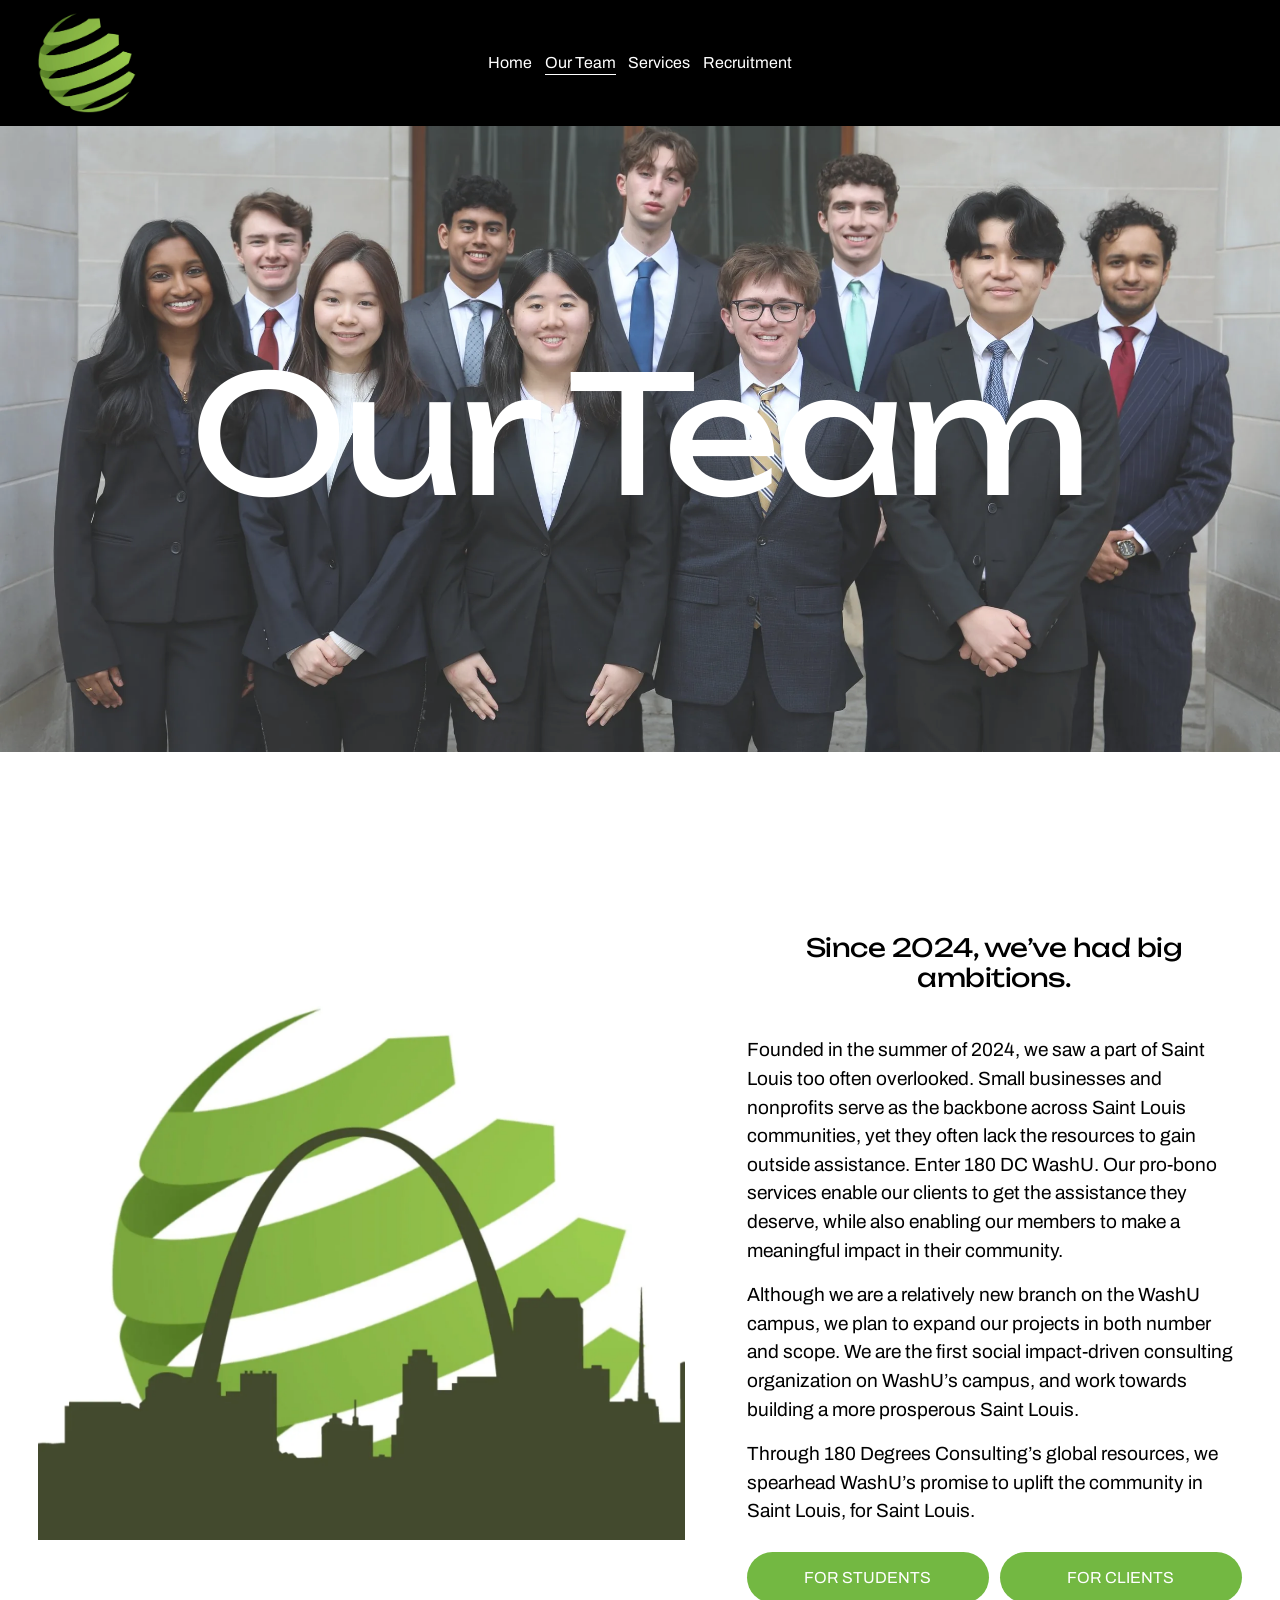
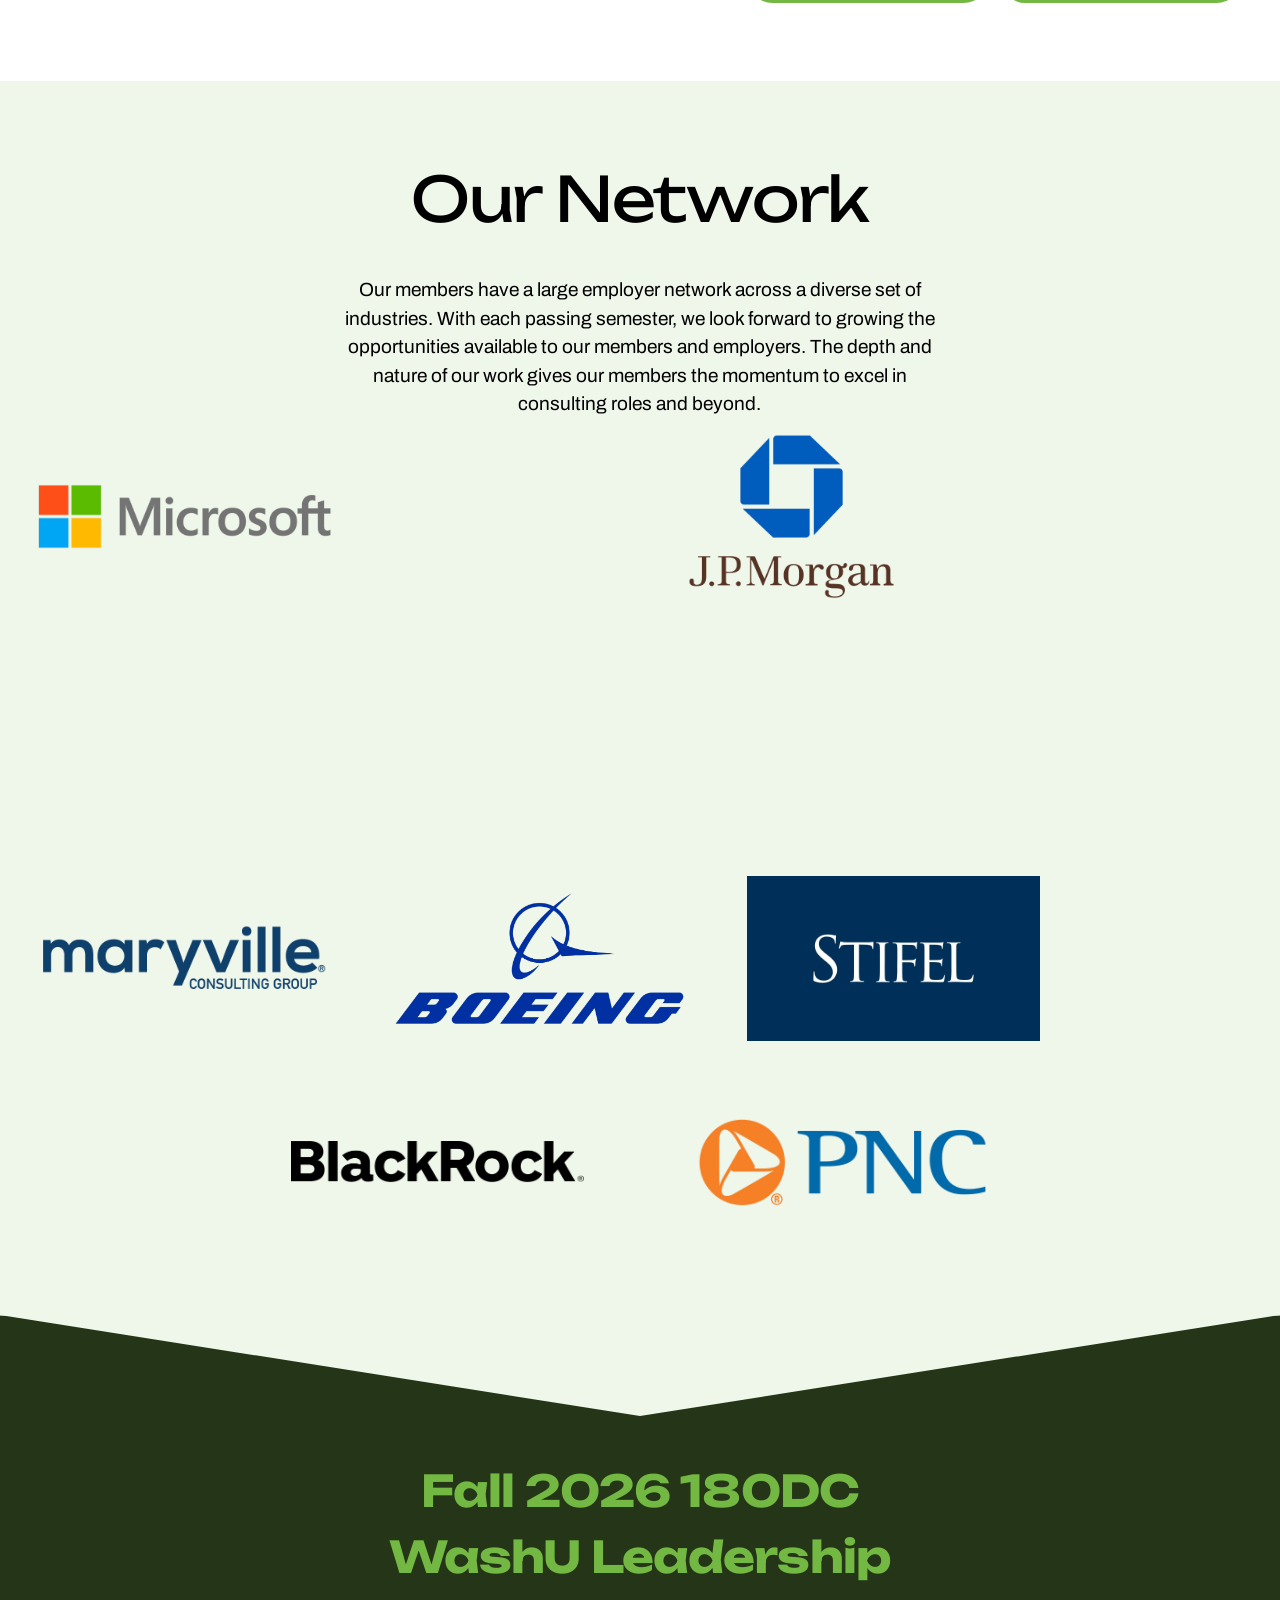
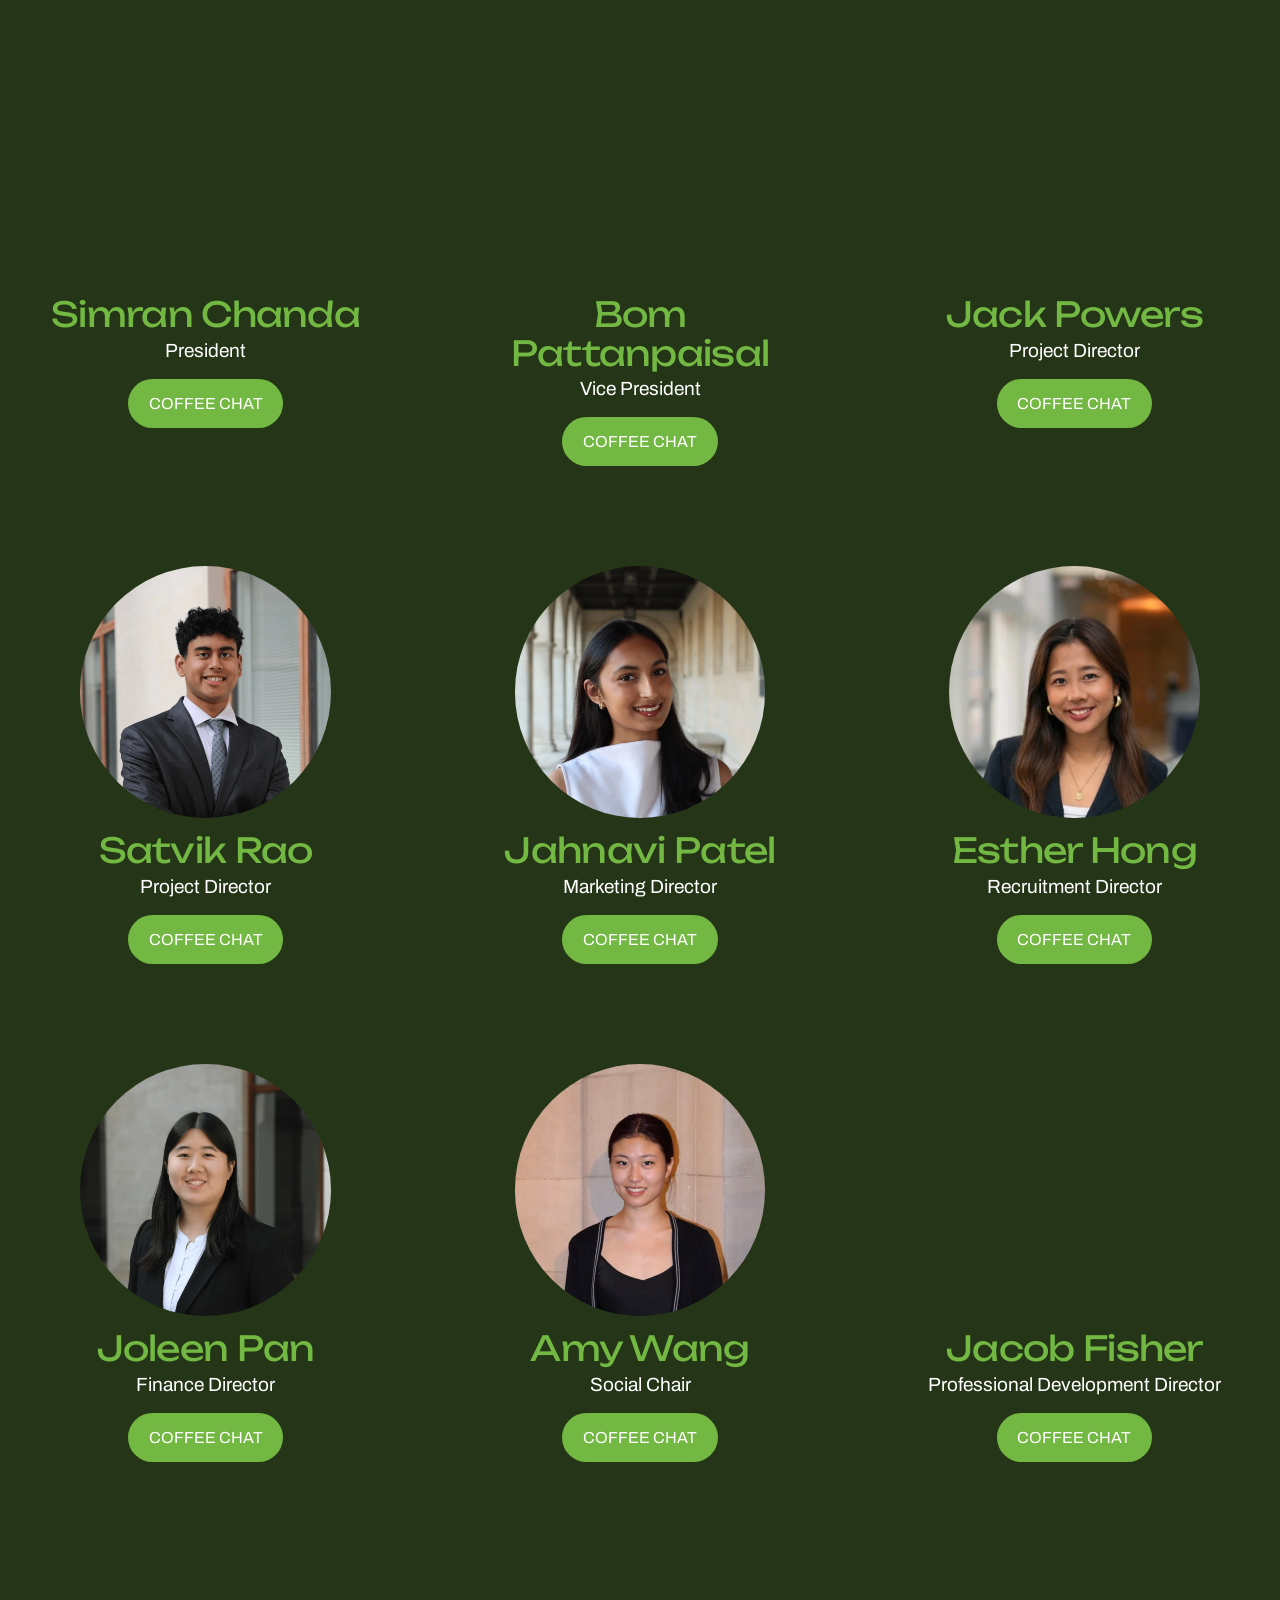
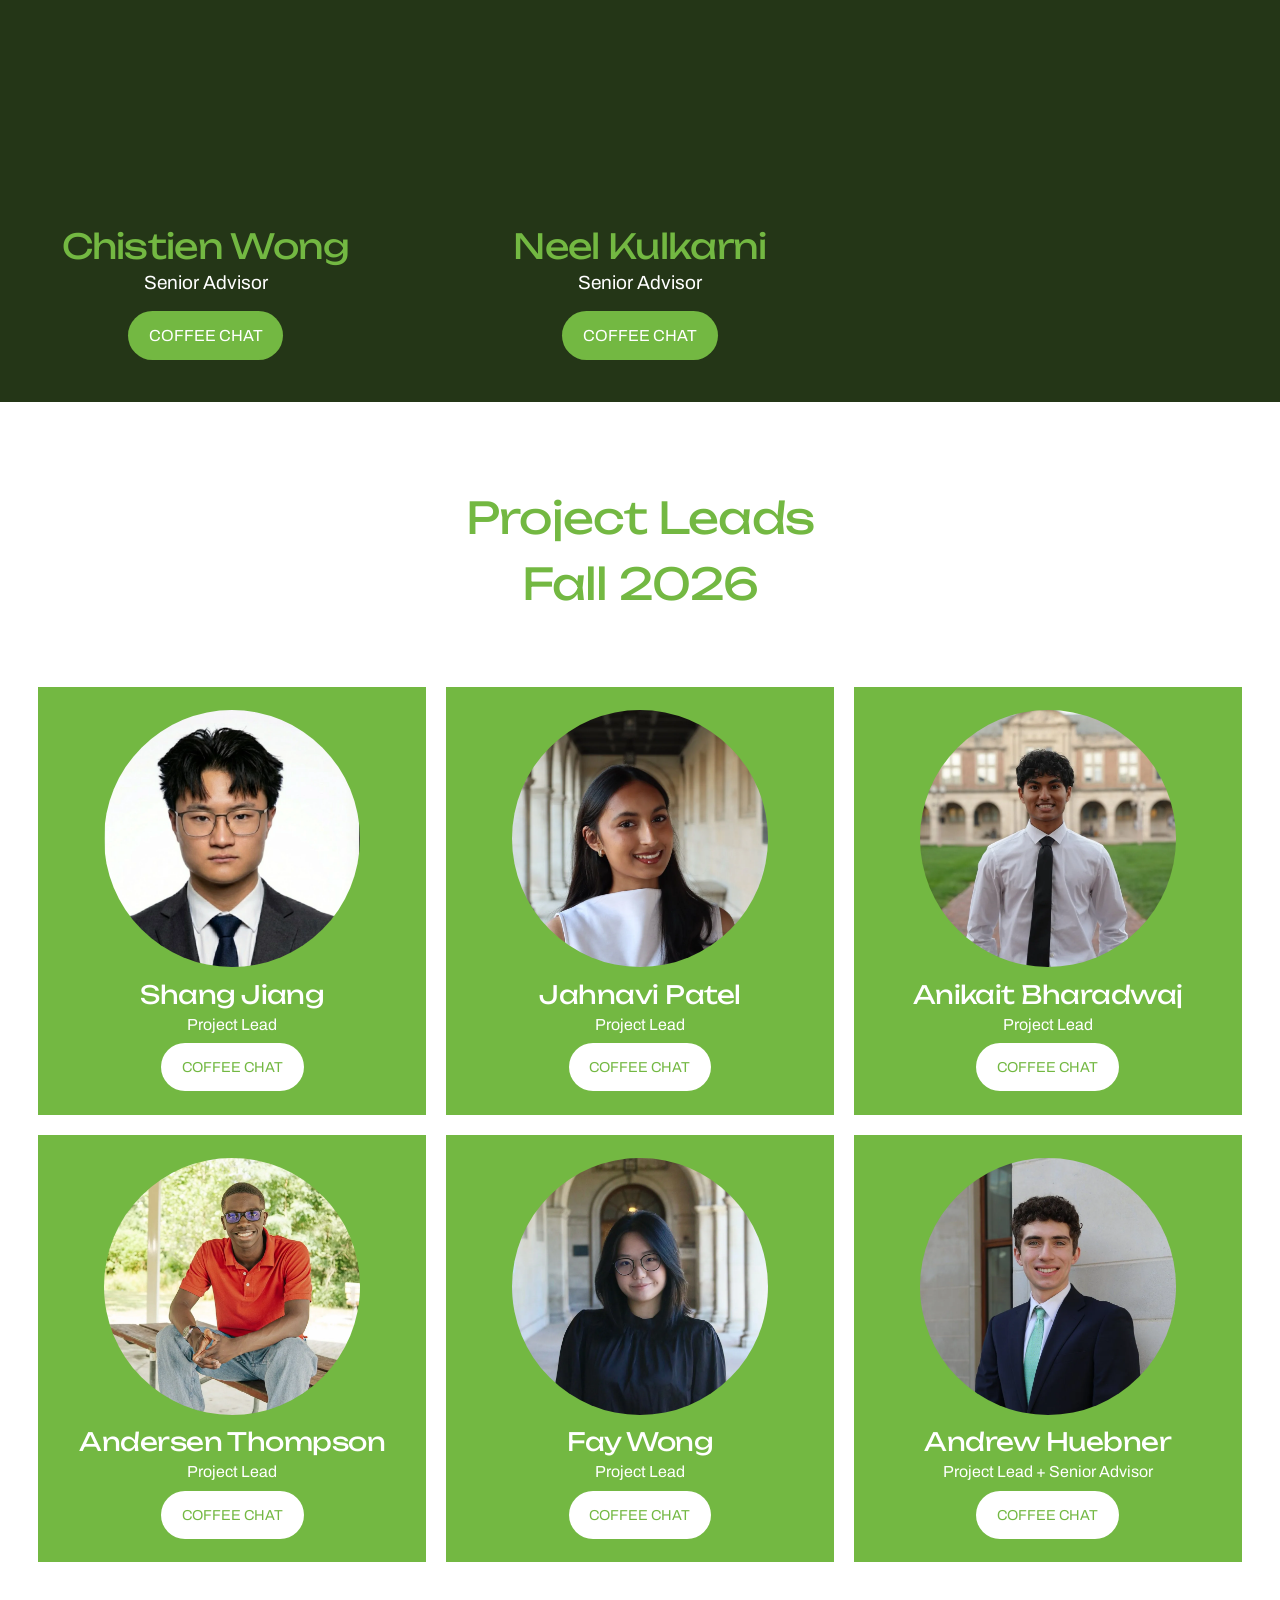
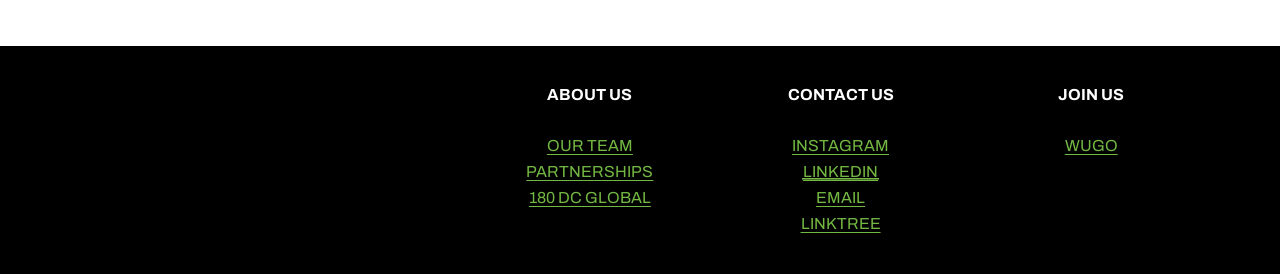
==== our-team/index.html @ 0a1e75ee "Rebuild 180dcwashu.org as a static site Replicates the Squarespace site (Home, Our Team, Services, R" ====
<!doctype html>
<html lang="en-US">
<head>
  <meta charset="utf-8">
  <meta name="viewport" content="width=device-width, initial-scale=1">
  <title>Our Team — 180 Degrees Consulting WashU</title>
  <link rel="canonical" href="https://www.180dcwashu.org/our-team">
  <link rel="icon" type="image/x-icon" href="../assets/images/favicon-light.ico" media="(prefers-color-scheme: light)">
  <link rel="icon" type="image/x-icon" href="../assets/images/favicon-dark.ico" media="(prefers-color-scheme: dark)">
  <meta property="og:site_name" content="180 Degrees Consulting WashU">
  <meta property="og:title" content="Our Team — 180 Degrees Consulting WashU">
  <meta property="og:url" content="https://www.180dcwashu.org/our-team">
  <meta property="og:type" content="website">
  <meta property="og:image" content="https://www.180dcwashu.org/assets/images/og-image.jpg">
  <meta name="twitter:card" content="summary">
  <link rel="preconnect" href="https://fonts.googleapis.com">
  <link rel="preconnect" href="https://fonts.gstatic.com" crossorigin>
  <link rel="stylesheet" href="https://fonts.googleapis.com/css2?family=Archivo:ital,wght@0,400;0,700;1,400;1,700&amp;family=Unbounded:wght@400;700&amp;display=swap">
  <link rel="stylesheet" href="../assets/css/styles.css">
  <script src="../assets/js/main.js" defer></script>
</head>
<body>
  <a class="skip-link" href="#page">Skip to Content</a>
  <header class="site-header">
    <div class="header-inner">
      <a class="header-logo" href="../"><img src="../assets/images/logo-globe.webp" alt="180 Degrees Consulting WashU" width="98" height="100"></a>
      <nav class="header-nav" aria-label="Main">
        <a href="../">Home</a>
        <a href="../our-team/" aria-current="page">Our Team</a>
        <a href="../services/">Services</a>
        <a href="../recruitment/">Recruitment</a>
      </nav>
      <button class="header-burger" type="button" aria-label="Open Menu" aria-expanded="false" aria-controls="mobile-menu"><span></span><span></span></button>
    </div>
  </header>
  <nav class="mobile-menu" id="mobile-menu" aria-label="Mobile">
    <a href="../">Home</a>
    <a href="../our-team/" aria-current="page">Our Team</a>
    <a href="../services/">Services</a>
    <a href="../recruitment/">Recruitment</a>
  </nav>
  <main id="page">
    <section class="section theme-default" style="--min-h:33vh;--pt:3.3vmax;--pb:3.3vmax">
      <div class="section-bg"><img src="../assets/images/team-group-formal.webp" alt="" loading="eager" decoding="async"><div class="section-overlay" style="opacity:0.15"></div></div>
      <div class="section-content">
       <div class="grid" style="--rows-m:3;--rows-d:15">
        <div class="block" style="--m:1/2/3/10;--d:6/5/11/23;--z:1"><div class="text fit-text"><h1 style="text-align:center"><span class="c-white">Our Team</span></h1></div></div>
       </div>
      </div>
    </section>
    <section class="section theme-white">
      <div class="section-bg"></div>
      <div class="section-content">
       <div class="grid" style="--rows-m:40;--rows-d:31;--gap-r:0px">
        <div class="block" style="--m:1/2/7/10;--d:1/2/32/15;--z:9"><div class="image"><div class="image-frame" style="--ar:2000/2000"><img src="../assets/images/st-louis-arch-globe.webp" alt="Saint Louis skyline and Gateway Arch in front of the 180 Degrees Consulting globe" width="1500" height="1500" loading="lazy" decoding="async"></div></div></div>
        <div class="block" style="--m:8/2/11/10;--d:8/16/11/26;--z:2"><div class="text"><h4 style="text-align:center">Since 2024, we’ve had big ambitions.</h4></div></div>
        <div class="block" style="--m:12/2/36/10;--d:12/16/26/26;--z:5"><div class="text"><p class="text-small">Founded in the summer of 2024, we saw a part of Saint Louis too often overlooked. Small businesses and nonprofits serve as the backbone across Saint Louis communities, yet they often lack the resources to gain outside assistance. Enter 180 DC WashU. Our pro-bono services enable our clients to get the assistance they deserve, while also enabling our members to make a meaningful impact in their community.</p><p class="text-small">Although we are a relatively new branch on the WashU campus, we plan to expand our projects in both number and scope. We are the first social impact-driven consulting organization on WashU’s campus, and work towards building a more prosperous Saint Louis.</p><p class="text-small">Through 180 Degrees Consulting’s global resources, we spearhead WashU’s promise to uplift the community in Saint Louis, for Saint Louis.</p></div></div>
        <div class="block" style="--m:37/6/39/10;--d:27/21/29/26;--z:8"><a class="btn btn--stretch" href="mailto:180dcwashu@gmail.com" target="_blank" rel="noopener">For Clients</a></div>
        <div class="block" style="--m:37/2/39/6;--d:27/16/29/21;--z:7"><a class="btn btn--stretch" href="https://wustl.presence.io/organization/180-degrees-consulting-washu/join" target="_blank" rel="noopener">For Students</a></div>
       </div>
      </div>
    </section>
    <section class="section theme-light section--divider divider-pointed" style="--min-h:66vh;--pt:6.6vmax;--pb:6.6vmax">
      <div class="section-bg"></div>
      <div class="section-content">
       <div class="grid" style="--rows-m:85;--rows-d:29">
        <div class="block" style="--m:1/2/3/10;--d:1/9/5/19;--z:0"><div class="text"><h1 style="text-align:center">Our Network</h1></div></div>
        <div class="block" style="--m:4/2/11/10;--d:4/8/8/20;--z:1"><div class="text"><p class="text-small" style="text-align:center">Our members have a large employer network across a diverse set of industries. With each passing semester, we look forward to growing the opportunities available to our members and employers. The depth and nature of our work gives our members the momentum to excel in consulting roles and beyond.</p></div></div>
        <div class="block" style="--m:11/3/16/9;--d:8/2/13/8;--z:12"><div class="image"><div class="image-frame" style="--ar:3840/2160"><img src="../assets/images/network-microsoft.png" alt="Microsoft" width="1500" height="844" loading="lazy" decoding="async"></div></div></div>
        <div class="block" style="--m:16/3/20/9;--d:20/23/25/26;--z:10"><div class="image"><div class="image-frame" style="--ar:1200/1212"><img src="../assets/images/network-ey.webp" alt="EY" width="1200" height="1212" loading="lazy" decoding="async"></div></div></div>
        <div class="block" style="--m:21/3/25/9;--d:14/3/19/8;--z:11"><div class="image"><div class="image-frame" style="--ar:712/438"><img src="../assets/images/network-deloitte.png" alt="Deloitte" width="712" height="438" loading="lazy" decoding="async"></div></div></div>
        <div class="block" style="--m:25/3/28/9;--d:8/9/13/14;--z:11"><div class="image"><div class="image-frame" style="--ar:1024/270"><img src="../assets/images/network-accenture.webp" alt="Accenture" width="1024" height="270" loading="lazy" decoding="async"></div></div></div>
        <div class="block" style="--m:29/3/34/9;--d:14/9/19/14;--z:11"><div class="image"><div class="image-frame" style="--ar:1200/478"><img src="../assets/images/network-kpmg.webp" alt="KPMG" width="1200" height="478" loading="lazy" decoding="async"></div></div></div>
        <div class="block" style="--m:34/2/40/10;--d:26/7/30/13;--z:13"><div class="image"><div class="image-frame" style="--ar:1280/186"><img src="../assets/images/network-blackrock.webp" alt="BlackRock" width="1280" height="186" loading="lazy" decoding="async"></div></div></div>
        <div class="block" style="--m:41/3/44/9;--d:21/2/24/8;--z:11"><div class="image"><div class="image-frame" style="--ar:710/192"><img src="../assets/images/network-maryville.png" alt="Maryville Consulting Group" width="710" height="192" loading="lazy" decoding="async"></div></div></div>
        <div class="block" style="--m:45/3/49/9;--d:8/14/13/20;--z:2"><div class="image"><div class="image-frame" style="--ar:3840/2160"><img src="../assets/images/network-jpmorgan.png" alt="J.P. Morgan" width="1500" height="844" loading="lazy" decoding="async"></div></div></div>
        <div class="block" style="--m:50/3/54/9;--d:14/15/19/20;--z:11"><div class="image"><div class="image-frame" style="--ar:1200/630"><img src="../assets/images/network-simon-kucher.webp" alt="Simon-Kucher" width="1200" height="630" loading="lazy" decoding="async"></div></div></div>
        <div class="block" style="--m:55/3/60/9;--d:20/9/25/15;--z:6"><div class="image"><div class="image-frame" style="--ar:1024/465"><img src="../assets/images/network-boeing.webp" alt="Boeing" width="1024" height="465" loading="lazy" decoding="async"></div></div></div>
        <div class="block" style="--m:61/3/66/9;--d:8/20/13/26;--z:9"><div class="image"><div class="image-frame" style="--ar:1200/947"><img src="../assets/images/network-zs.png" alt="ZS" width="1200" height="947" loading="lazy" decoding="async"></div></div></div>
        <div class="block" style="--m:69/3/74/9;--d:14/21/19/25;--z:7"><div class="image"><div class="image-frame" style="--ar:1200/1200"><img src="../assets/images/network-federal-reserve.png" alt="Federal Reserve System" width="1200" height="1200" loading="lazy" decoding="async"></div></div></div>
        <div class="block" style="--m:75/3/80/9;--d:20/16/25/22;--z:10"><div class="image"><div class="image-frame" style="--ar:2340/1316"><img src="../assets/images/network-stifel.webp" alt="Stifel" width="1500" height="844" loading="lazy" decoding="async"></div></div></div>
        <div class="block" style="--m:80/2/86/10;--d:26/15/30/21;--z:14"><div class="image"><div class="image-frame" style="--ar:1280/388"><img src="../assets/images/network-pnc.webp" alt="PNC" width="1280" height="388" loading="lazy" decoding="async"></div></div></div>
       </div>
      </div>
    </section>
    <section class="section list-section theme-dark-bold" style="--pt:3.3vmax;--pb:3.3vmax;--col-gap:100px;--row-gap:100px;--title-gap:40px;--desc-gap:4%">
      <div class="section-bg"></div>
      <div class="list-inner">
        <div class="list-title"><p data-rte-preserve-empty="true"><strong>Fall 2026 180DC</strong></p><p data-rte-preserve-empty="true"><strong>WashU Leadership</strong></p></div>
        <ul class="list-grid">
          <li class="list-item">
            <div class="list-media"><img src="../assets/images/team-simran-chanda.webp" alt="Simran Chanda" width="1000" height="1000" loading="lazy" decoding="async"></div>
            <div class="list-content">
              <h2 style="--fs:2.2">Simran Chanda</h2>
              <p style="--fs:1.2">President</p>
              <a class="btn btn--padded fs" style="--fs:1" href="https://cal.com/simran-chanda-kwhoxx/30min">Coffee Chat</a>
            </div>
          </li>
          <li class="list-item">
            <div class="list-media"><img src="../assets/images/team-bom-pattanpaisal.webp" alt="Bom Pattanpaisal" width="1000" height="1000" loading="lazy" decoding="async"></div>
            <div class="list-content">
              <h2 style="--fs:2.2">Bom Pattanpaisal</h2>
              <p style="--fs:1.2">Vice President</p>
              <a class="btn btn--padded fs" style="--fs:1" href="https://calendly.com/bomardchavit/30min" target="_blank" rel="noopener">Coffee Chat</a>
            </div>
          </li>
          <li class="list-item">
            <div class="list-media"><img src="../assets/images/team-jack-powers.webp" alt="Jack Powers" width="1000" height="1000" loading="lazy" decoding="async"></div>
            <div class="list-content">
              <h2 style="--fs:2.2">Jack Powers</h2>
              <p style="--fs:1.2">Project Director</p>
              <a class="btn btn--padded fs" style="--fs:1" href="http://calendly.com/jack-powers">Coffee Chat</a>
            </div>
          </li>
          <li class="list-item">
            <div class="list-media"><img src="../assets/images/team-satvik-rao.webp" alt="Satvik Rao" width="1000" height="1000" loading="lazy" decoding="async" style="object-position:54.8% 32.8%"></div>
            <div class="list-content">
              <h2 style="--fs:2.2">Satvik Rao</h2>
              <p style="--fs:1.2">Project Director</p>
              <a class="btn btn--padded fs" style="--fs:1" href="https://calendly.com/rao-satvik/30min?month=2026-08">Coffee Chat</a>
            </div>
          </li>
          <li class="list-item">
            <div class="list-media"><img src="../assets/images/team-jahnavi-patel.webp" alt="Jahnavi Patel" width="1000" height="1500" loading="lazy" decoding="async"></div>
            <div class="list-content">
              <h2 style="--fs:2.2">Jahnavi Patel</h2>
              <p style="--fs:1.2">Marketing Director</p>
              <a class="btn btn--padded fs" style="--fs:1" href="https://calendly.com/j-b-patel-wustl/30min">Coffee Chat</a>
            </div>
          </li>
          <li class="list-item">
            <div class="list-media"><img src="../assets/images/team-esther-hong.webp" alt="Esther Hong" width="603" height="795" loading="lazy" decoding="async"></div>
            <div class="list-content">
              <h2 style="--fs:2.2">Esther Hong</h2>
              <p style="--fs:1.2">Recruitment Director</p>
              <a class="btn btn--padded fs" style="--fs:1" href="https://calendly.com/ehong789/30min">Coffee Chat</a>
            </div>
          </li>
          <li class="list-item">
            <div class="list-media"><img src="../assets/images/team-joleen-pan.webp" alt="Joleen Pan" width="1000" height="1000" loading="lazy" decoding="async"></div>
            <div class="list-content">
              <h2 style="--fs:2.2">Joleen Pan</h2>
              <p style="--fs:1.2">Finance Director</p>
              <a class="btn btn--padded fs" style="--fs:1" href="https://calendly.com/jolpan330/30min">Coffee Chat</a>
            </div>
          </li>
          <li class="list-item">
            <div class="list-media"><img src="../assets/images/team-amy-wang.webp" alt="Amy Wang" width="1000" height="1370" loading="lazy" decoding="async"></div>
            <div class="list-content">
              <h2 style="--fs:2.2">Amy Wang</h2>
              <p style="--fs:1.2">Social Chair</p>
              <a class="btn btn--padded fs" style="--fs:1" href="https://calendly.com/amyw2728/30min">Coffee Chat</a>
            </div>
          </li>
          <li class="list-item">
            <div class="list-media"><img src="../assets/images/team-jacob-fisher.webp" alt="Jacob Fisher" width="1000" height="751" loading="lazy" decoding="async"></div>
            <div class="list-content">
              <h2 style="--fs:2.2">Jacob Fisher</h2>
              <p style="--fs:1.2">Professional Development Director</p>
              <a class="btn btn--padded fs" style="--fs:1" href="https://calendly.com/fisher-j-e-wustl/180degree-consulting-coffee-chat">Coffee Chat</a>
            </div>
          </li>
          <li class="list-item">
            <div class="list-media"><img src="../assets/images/team-chistien-wong.webp" alt="Chistien Wong" width="1000" height="1500" loading="lazy" decoding="async"></div>
            <div class="list-content">
              <h2 style="--fs:2.2">Chistien Wong</h2>
              <p style="--fs:1.2">Senior Advisor</p>
              <a class="btn btn--padded fs" style="--fs:1" href="https://calendly.com/christienwong/meeting">Coffee Chat</a>
            </div>
          </li>
          <li class="list-item">
            <div class="list-media"><img src="../assets/images/team-neel-kulkarni.webp" alt="Neel Kulkarni" width="1000" height="1000" loading="lazy" decoding="async"></div>
            <div class="list-content">
              <h2 style="--fs:2.2">Neel Kulkarni</h2>
              <p style="--fs:1.2">Senior Advisor</p>
              <a class="btn btn--padded fs" style="--fs:1" href="https://calendly.com/nkulkarni543/30min">Coffee Chat</a>
            </div>
          </li>
        </ul>
      </div>
    </section>
    <section class="section list-section list-section--inset theme-bright-inverse" style="--pt:6.6vmax;--pb:6.6vmax;--col-gap:20px;--row-gap:20px;--title-gap:70px;--desc-gap:2%">
      <div class="section-bg"></div>
      <div class="list-inner">
        <div class="list-title"><p class="" data-rte-preserve-empty="true">Project Leads</p><p class="" data-rte-preserve-empty="true">Fall 2026</p></div>
        <ul class="list-grid">
          <li class="list-item list-item--card">
            <div class="list-media"><img src="../assets/images/team-shang-jiang.webp" alt="Shang Jiang" width="800" height="800" loading="lazy" decoding="async" style="object-position:78% 52.8%"></div>
            <div class="list-content">
              <h2 style="--fs:1.6">Shang Jiang</h2>
              <p style="--fs:1">Project Lead</p>
              <a class="btn btn--padded fs" style="--fs:0.9" href="https://calendly.com/shangjiang1318/30min">Coffee Chat</a>
            </div>
          </li>
          <li class="list-item list-item--card">
            <div class="list-media"><img src="../assets/images/team-jahnavi-patel.webp" alt="Jahnavi Patel" width="1000" height="1500" loading="lazy" decoding="async"></div>
            <div class="list-content">
              <h2 style="--fs:1.6">Jahnavi Patel</h2>
              <p style="--fs:1">Project Lead</p>
              <a class="btn btn--padded fs" style="--fs:0.9" href="https://calendly.com/j-b-patel-wustl/30min">Coffee Chat</a>
            </div>
          </li>
          <li class="list-item list-item--card">
            <div class="list-media"><img src="../assets/images/team-anikait-bharadwaj.webp" alt="Anikait Bharadwaj" width="1000" height="1500" loading="lazy" decoding="async"></div>
            <div class="list-content">
              <h2 style="--fs:1.6">Anikait Bharadwaj</h2>
              <p style="--fs:1">Project Lead</p>
              <a class="btn btn--padded fs" style="--fs:0.9" href="https://calendly.com/anikaitbh/30-min-meeting">Coffee Chat</a>
            </div>
          </li>
          <li class="list-item list-item--card">
            <div class="list-media"><img src="../assets/images/team-andersen-thompson.webp" alt="Andersen Thompson" width="1000" height="1776" loading="lazy" decoding="async"></div>
            <div class="list-content">
              <h2 style="--fs:1.6">Andersen Thompson</h2>
              <p style="--fs:1">Project Lead</p>
              <a class="btn btn--padded fs" style="--fs:0.9" href="https://calendly.com/a-d-thompson-wustl/30min?month=2026-08">Coffee Chat</a>
            </div>
          </li>
          <li class="list-item list-item--card">
            <div class="list-media"><img src="../assets/images/team-fay-wong.webp" alt="Fay Wong" width="1000" height="1500" loading="lazy" decoding="async"></div>
            <div class="list-content">
              <h2 style="--fs:1.6">Fay Wong</h2>
              <p style="--fs:1">Project Lead</p>
              <a class="btn btn--padded fs" style="--fs:0.9" href="https://calendly.com/fay-w-wustl/30min">Coffee Chat</a>
            </div>
          </li>
          <li class="list-item list-item--card">
            <div class="list-media"><img src="../assets/images/team-andrew-huebner.webp" alt="Andrew Huebner" width="1000" height="1500" loading="lazy" decoding="async" style="object-position:44% 15.2%"></div>
            <div class="list-content">
              <h2 style="--fs:1.6">Andrew Huebner</h2>
              <p style="--fs:1">Project Lead + Senior Advisor</p>
              <a class="btn btn--padded fs" style="--fs:0.9" href="https://cal.com/andrew-huebner-bfiinx">Coffee Chat</a>
            </div>
          </li>
        </ul>
      </div>
    </section>
  </main>
  <footer class="site-footer">
    <div class="section theme-black" style="--min-h:8vh;--pt:0.8vmax;--pb:0.8vmax">
      <div class="section-bg"></div>
      <div class="section-content">
       <div class="grid" style="--rows-m:31;--rows-d:8;--gap-r:0px;--gap-c:0px">
        <div class="block" style="--m:2/2/8/10;--d:2/5/8/9;--z:3"><div class="image"><div class="image-frame" style="--ar:2182/2456"><img src="../assets/images/logo-180dc-washu-white.png" alt="180 Degrees Consulting WashU" width="1500" height="1688" loading="lazy" decoding="async"></div></div></div>
        <div class="block" style="--m:9/2/11/10;--d:2/11/3/15;--z:11"><div class="text"><p style="text-align:center"><strong>ABOUT US</strong></p></div></div>
        <div class="block" style="--m:11/2/13/10;--d:4/11/5/15;--z:7"><div class="text"><p style="text-align:center"><a href="/our-team">OUR TEAM</a></p></div></div>
        <div class="block" style="--m:13/2/15/10;--d:5/11/7/15;--z:8"><div class="text"><p style="text-align:center"><a href="/services">PARTNERSHIPS</a></p></div></div>
        <div class="block" style="--m:15/2/17/10;--d:6/11/8/15;--z:9"><div class="text"><p style="text-align:center"><a href="https://www.180dc.org/" rel="noopener" target="_blank">180 DC GLOBAL</a></p></div></div>
        <div class="block" style="--m:17/2/19/10;--d:2/16/3/20;--z:10"><div class="text"><p style="text-align:center"><strong>CONTACT US</strong></p></div></div>
        <div class="block" style="--m:19/2/21/10;--d:4/16/5/20;--z:6"><div class="text"><p style="text-align:center"><a href="https://www.instagram.com/180dcwashu/" rel="noopener" target="_blank">INSTAGRAM</a></p></div></div>
        <div class="block" style="--m:21/2/23/10;--d:5/16/7/20;--z:7"><div class="text"><p style="text-align:center"><span class="hl"><a href="https://www.linkedin.com/company/180dcwashu/posts/?feedView=all" rel="noopener" target="_blank">LINKEDIN</a></span></p></div></div>
        <div class="block" style="--m:23/2/25/10;--d:6/16/7/20;--z:8"><div class="text"><p style="text-align:center"><a href="mailto:180dcwashu@gmail.com" rel="noopener" target="_blank">EMAIL</a></p></div></div>
        <div class="block" style="--m:25/2/27/10;--d:7/16/8/20;--z:9"><div class="text"><p style="text-align:center"><a href="https://linktr.ee/180dcWashU" rel="noopener" target="_blank">LINKTREE</a></p></div></div>
        <div class="block" style="--m:27/2/29/10;--d:2/21/4/25;--z:11"><div class="text"><p style="text-align:center"><strong>JOIN US</strong></p></div></div>
        <div class="block" style="--m:29/2/31/10;--d:4/21/5/25;--z:7"><div class="text"><p style="text-align:center"><a href="https://wustl.presence.io/organization/180-degrees-consulting-washu/join" rel="noopener" target="_blank">WUGO</a></p></div></div>
       </div>
      </div>
    </div>
  </footer>
</body>
</html>
---- assets/css/styles.css ----
/* ==========================================================================
   180 Degrees Consulting WashU
   Layout model: every page is a stack of full-bleed sections. Most sections
   hold a 24-column (desktop) / 8-column (mobile) grid; each block is placed
   with --m (mobile) and --d (desktop) grid-area values set inline in the HTML.
   ========================================================================== */

/* ---------- Design tokens ---------- */
:root {
  --accent-hsl: 95.08 47.2% 49.02%;
  --light-accent-hsl: 95 40% 94.12%;
  --dark-accent-hsl: 94.84 40.26% 15.1%;
  --accent: hsl(var(--accent-hsl));
  --light-accent: hsl(var(--light-accent-hsl));
  --dark-accent: hsl(var(--dark-accent-hsl));
  --white: #fff;
  --black: #000;

  --font-heading: "Unbounded", sans-serif;
  --font-body: "Archivo", sans-serif;

  --site-gutter: 3vw;
  --mobile-gutter: 6vw;
  --max-width: 1400px;
  --divider-h: 8vw;

  --header-h: calc(100px + 2vw);
}

@media (max-width: 799px) {
  :root { --header-h: calc(100px + 12vw); }
}

@media (max-width: 767px) {
  :root { --header-h: calc(37px + 12vw); }
}

/* ---------- Section themes ---------- */
.theme-white,
.theme-default {
  --bg: var(--white);
  --heading: var(--black);
  --text: var(--black);
  --link: var(--accent);
  --overlay: var(--white);
  --shape-bg: var(--light-accent);
  --shape-stroke: var(--black);
  --btn-bg: var(--accent);
  --btn-text: var(--white);
  --hl: var(--accent);
  --divider-line: var(--black);
}

.theme-light {
  --bg: var(--light-accent);
  --heading: var(--black);
  --text: var(--black);
  --link: var(--accent);
  --overlay: var(--light-accent);
  --shape-bg: var(--white);
  --shape-stroke: var(--accent);
  --btn-bg: var(--accent);
  --btn-text: var(--white);
  --hl: var(--accent);
  --divider-line: var(--black);
}

.theme-light-bold {
  --bg: var(--light-accent);
  --heading: var(--accent);
  --text: var(--black);
  --link: var(--accent);
  --overlay: var(--light-accent);
  --shape-bg: var(--white);
  --shape-stroke: var(--accent);
  --btn-bg: var(--accent);
  --btn-text: var(--white);
  --hl: var(--accent);
  --divider-line: var(--black);
}

.theme-dark-bold {
  --bg: var(--dark-accent);
  --heading: var(--accent);
  --text: var(--white);
  --link: var(--accent);
  --overlay: var(--dark-accent);
  --shape-bg: var(--white);
  --shape-stroke: var(--accent);
  --btn-bg: var(--accent);
  --btn-text: var(--white);
  --hl: var(--accent);
  --list-title: var(--accent);
  --list-item-title: var(--accent);
  --list-item-text: var(--white);
  --list-btn-bg: var(--accent);
  --list-btn-text: var(--white);
}

.theme-bright-inverse {
  --bg: var(--white);
  --heading: var(--accent);
  --text: var(--accent);
  --link: var(--accent);
  --overlay: var(--white);
  --btn-bg: var(--accent);
  --btn-text: var(--white);
  --hl: var(--white);
  --list-title: var(--accent);
  --card-bg: var(--accent);
  --list-item-title: var(--white);
  --list-item-text: var(--white);
  --list-btn-bg: var(--white);
  --list-btn-text: var(--accent);
}

.theme-black {
  --bg: var(--black);
  --heading: var(--white);
  --text: var(--white);
  --link: var(--accent);
  --overlay: var(--black);
  --shape-bg: var(--white);
  --shape-stroke: var(--white);
  --btn-bg: var(--accent);
  --btn-text: var(--white);
  --hl: var(--accent);
}

/* ---------- Base ---------- */
*,
*::before,
*::after {
  box-sizing: border-box;
}

html {
  -webkit-text-size-adjust: 100%;
  text-size-adjust: 100%;
}

body {
  margin: 0;
  background: var(--white);
  color: var(--black);
  font-family: var(--font-body);
  font-size: 16px;
  line-height: 1.5;
  -webkit-font-smoothing: antialiased;
  -moz-osx-font-smoothing: grayscale;
  overflow-x: hidden;
}

img {
  display: block;
  max-width: 100%;
}

a {
  color: inherit;
}

.skip-link {
  position: absolute;
  left: 12px;
  top: -100px;
  z-index: 100;
  padding: 8px 14px;
  background: var(--white);
  color: var(--black);
}

.skip-link:focus {
  top: 12px;
}

/* ---------- Typography ----------
   Font sizes scale with the viewport. --fs is the size "value" (1 = 1rem).
   Portrait phones scale with viewport height, everything else with width,
   capped at the 1400px max page width. */
h1, h2, h3, h4 {
  margin: 2rem 0;
  color: var(--heading);
  font-family: var(--font-heading);
  font-weight: 400;
  letter-spacing: -0.02em;
  line-height: calc(1.2em * (1 + (1 - var(--lh)) / 25));
  overflow-wrap: break-word;
}

h1 { --fs: 4; --lh: 4; }
h2 { --fs: 2.8; --lh: 2.8; }
h3 { --fs: 2.2; --lh: 2.2; }
h4 { --fs: 1.6; --lh: 1.6; }

p {
  --fs: 1;
  margin: 1rem 0;
  color: var(--text);
  line-height: 1.5em;
}

.text-large { --fs: 1.4; }
.text-small { --fs: 1.2; }

h1, h2, h3, h4, p, .fs, .btn.fs {
  font-size: min(
    calc((var(--fs) - 1) * 1.2vw + 1rem),
    max(calc((var(--fs) - 1) * 0.012 * var(--max-width) + 1rem), calc(var(--fs) * 1rem))
  );
}

@media (max-width: 767px) and (orientation: portrait) {
  h1, h2, h3, h4, p, .fs, .btn.fs {
    font-size: calc((var(--fs) - 1) * 0.012 * min(100vh, 900px) + 1rem);
  }
}

strong { font-weight: 700; }
em { font-style: italic; }

.c-white { color: var(--white); }
.c-black { color: var(--black); }

/* "Highlight" underline drawn behind a run of text */
.hl {
  margin: 0 -0.05em;
  padding: 0 0.05em;
  background-image: linear-gradient(var(--hl), var(--hl));
  background-repeat: no-repeat;
  background-position: 0 calc(100% - 0.02em);
  background-size: 100% 0.1em;
  -webkit-box-decoration-break: clone;
  box-decoration-break: clone;
}

/* ---------- Header ---------- */
.site-header {
  position: absolute;
  top: 0;
  left: 0;
  right: 0;
  z-index: 10;
  background: var(--black);
}

.header-inner {
  display: grid;
  grid-template-columns: minmax(0, 1fr) minmax(0, 1fr) minmax(0, 1fr);
  align-items: center;
  padding: 1vw var(--site-gutter);
}

.header-logo {
  justify-self: start;
}

.header-logo img {
  width: auto;
  height: 100px;
}

.header-nav {
  display: flex;
  flex-wrap: wrap;
  justify-content: center;
  column-gap: 1vw;
}

.header-nav a {
  padding: 0.1em 0;
  color: var(--white);
  font-size: 16px;
  line-height: 24px;
  text-decoration: none;
}

.header-nav a[aria-current="page"] {
  background-image: linear-gradient(currentColor, currentColor);
  background-repeat: repeat-x;
  background-position: 0 calc(100% - 0.1em);
  background-size: 1px 1px;
}

.header-burger {
  display: none;
}

@media (max-width: 767px) {
  .header-logo img {
    height: 30px;
  }
}

@media (max-width: 799px) {
  .header-inner {
    grid-template-columns: minmax(0, 1fr) auto;
    padding: 6vw;
  }

  .header-nav {
    display: none;
  }

  .header-burger {
    position: relative;
    display: flex;
    align-items: center;
    justify-content: center;
    width: 47px;
    height: 37px;
    padding: 0;
    border: 0;
    background: none;
    color: var(--white);
    cursor: pointer;
  }

  .header-burger span {
    position: absolute;
    left: 6px;
    width: 35px;
    height: 1px;
    background: currentColor;
    transition: transform 0.25s ease, top 0.25s ease;
  }

  .header-burger span:first-child { top: 13px; }
  .header-burger span:last-child { top: 24px; }

  .menu-open .site-header {
    background: transparent;
  }

  .menu-open .header-burger {
    color: var(--accent);
  }

  .menu-open .header-burger span:first-child {
    top: 18px;
    transform: rotate(45deg) scaleX(0.83);
  }

  .menu-open .header-burger span:last-child {
    top: 18px;
    transform: rotate(-45deg) scaleX(0.83);
  }
}

/* Mobile menu overlay */
.mobile-menu {
  position: fixed;
  inset: 0;
  z-index: 9;
  display: flex;
  flex-direction: column;
  align-items: center;
  justify-content: center;
  gap: 6vw;
  padding-top: var(--header-h);
  background: var(--white);
  opacity: 0;
  visibility: hidden;
  transition: opacity 0.3s ease, visibility 0s linear 0.3s;
}

.mobile-menu a {
  color: var(--accent);
  font-size: 8.5vw;
  line-height: 1;
  text-decoration: none;
}

.menu-open .mobile-menu {
  opacity: 1;
  visibility: visible;
  transition: opacity 0.3s ease;
}

.menu-open {
  overflow: hidden;
}

@media (min-width: 800px) {
  .mobile-menu { display: none; }
}

/* ---------- Sections ---------- */
.section {
  position: relative;
  z-index: 0;
  display: flex;
  flex-direction: column;
  justify-content: center;
  min-height: var(--min-h, 0);
  color: var(--text);
}

.section--top {
  justify-content: flex-start;
}

main > .section:first-child {
  padding-top: var(--header-h);
}

.section-bg {
  position: absolute;
  inset: 0;
  overflow: hidden;
  background-color: var(--bg);
}

.section-bg > img,
.section-bg > canvas {
  position: absolute;
  inset: 0;
  width: 100%;
  height: 100%;
  object-fit: cover;
}

.section-overlay {
  position: absolute;
  inset: 0;
  background: var(--overlay);
}

.section-content {
  position: relative;
  padding: var(--pt, 0) 0 var(--pb, 0);
}

/* Section dividers: the section's background is masked into a shape along
   its bottom edge and the next section's background extends up beneath it. */
.section--divider {
  z-index: 1;
  padding-bottom: var(--divider-h);
}

.section--divider > .section-bg {
  -webkit-mask: var(--divider-mask);
  mask: var(--divider-mask);
}

.section--divider + .section > .section-bg {
  top: calc(-1 * var(--divider-h));
}

.divider-wavy {
  --divider-mask:
    linear-gradient(#000 0 0) top / 100% calc(100% - var(--divider-h) + 1px) no-repeat,
    url("data:image/svg+xml,%3Csvg xmlns='http://www.w3.org/2000/svg' viewBox='0 0 1 1' preserveAspectRatio='none'%3E%3Cpath d='M0,0 H1 V0.5 C0.75,-0.14 0.75,-0.14 0.5,0.5 C0.25,1.14 0.25,1.14 0,0.5 Z'/%3E%3C/svg%3E") bottom / 100% calc(var(--divider-h) - 1px) no-repeat;
}

.divider-pointed {
  --divider-mask:
    linear-gradient(#000 0 0) top / 100% calc(100% - var(--divider-h) + 1px) no-repeat,
    url("data:image/svg+xml,%3Csvg xmlns='http://www.w3.org/2000/svg' viewBox='0 0 1 1' preserveAspectRatio='none'%3E%3Cpath d='M0,0 H1 L0.5,1 Z'/%3E%3C/svg%3E") bottom / 100% calc(var(--divider-h) - 1px) no-repeat;
}

/* ---------- Block grid ---------- */
.grid {
  --gap-r: 11px;
  --gap-c: 11px;
  --gutter: calc(var(--mobile-gutter) - var(--gap-c));
  --cell: calc((var(--max-width) - var(--gap-c) * 7) / 8);
  position: relative;
  display: grid;
  grid-template-columns: minmax(var(--gutter), 1fr) repeat(8, minmax(0, var(--cell))) minmax(var(--gutter), 1fr);
  grid-template-rows: repeat(var(--rows-m), minmax(24px, auto));
  row-gap: var(--gap-r);
  column-gap: var(--gap-c);
  overflow-x: clip;
}

@media (min-width: 768px) {
  .grid {
    --gutter: calc(var(--site-gutter) - var(--gap-c));
    --cell: calc((var(--max-width) - var(--gap-c) * 23) / 24);
    --container: min(var(--max-width), calc(100vw - var(--site-gutter) * 2));
    grid-template-columns: minmax(var(--gutter), 1fr) repeat(24, minmax(0, var(--cell))) minmax(var(--gutter), 1fr);
    grid-template-rows: repeat(var(--rows-d), minmax(calc(var(--container) * 0.0215), auto));
  }
}

.block {
  position: relative;
  z-index: var(--z, auto);
  display: flex;
  flex-direction: column;
  justify-content: var(--jm, flex-start);
  grid-area: var(--m);
  min-width: 0;
}

@media (min-width: 768px) {
  .block {
    z-index: var(--zd, var(--z, auto));
    justify-content: var(--jd, var(--jm, flex-start));
    grid-area: var(--d);
  }
}

.block--center {
  --jm: center;
}

/* Text */
.text > :first-child { margin-top: 0; }
.text > :last-child { margin-bottom: 0; }

.text ul {
  margin: 1rem 0 0;
  padding-left: 40px;
  list-style: none;
}

.text li > p {
  margin: 0.5em 0;
}

/* Empty paragraphs keep the height of one line */
.text p:empty::before {
  content: "\200b";
}

.text a {
  color: var(--link);
  text-decoration: underline;
  text-decoration-thickness: 1px;
  text-underline-offset: 0.2em;
}

/* Text on a tinted, rounded panel that fills its block */
.text--box {
  flex: 1 1 auto;
  padding: var(--box-pad, 0);
  border-radius: var(--box-r, 0);
  background: var(--box-bg);
}

/* Text sized to fill the width of its block */
.fit-text {
  container-type: inline-size;
}

.fit-text h1 {
  margin: 0;
  font-size: 18.23cqw;
  line-height: 1;
  white-space: nowrap;
}

/* Images keep their aspect ratio and are centered inside the block */
.image {
  display: grid;
  flex: 1 1 auto;
  place-items: center;
  container-type: size;
}

.image-frame {
  position: relative;
  width: min(100cqw, 100cqh * (var(--ar)));
  height: min(100cqh, 100cqw / (var(--ar)));
  overflow: hidden;
  border-radius: var(--r, 0);
}

.image-frame--cover {
  position: relative;
  width: 100%;
  height: 100%;
}

.image-frame img {
  width: 100%;
  height: 100%;
  object-fit: cover;
}

.image-overlay {
  position: absolute;
  inset: 0;
}

/* Shapes: fill + an outside stroke, like an SVG stroke on the block edge */
.shape {
  position: absolute;
  inset: 0;
  background: var(--shape-fill, var(--shape-bg));
  border-radius: var(--r, 0);
  box-shadow: 0 0 0 var(--stroke-w, 0) var(--shape-stroke);
}

/* ---------- Buttons ---------- */
.btn {
  display: inline-flex;
  align-items: center;
  justify-content: center;
  padding: 0 1.3rem;
  border: 0 solid var(--white);
  border-radius: 300px;
  background: var(--btn-bg);
  color: var(--btn-text);
  font-family: var(--font-body);
  font-size: 1rem;
  font-weight: 400;
  line-height: normal;
  letter-spacing: normal;
  text-align: center;
  text-decoration: none;
  text-transform: uppercase;
  cursor: pointer;
  transition: opacity 0.1s linear;
}

.btn:hover {
  opacity: 0.8;
}

.btn--stretch {
  flex: 1 1 auto;
  width: 100%;
}

.btn--large {
  --fs: 1.75;
  padding: 0 2.2rem;
  border-width: 5px;
  border-radius: 50px;
}

.btn--padded {
  padding: 1rem 1.3rem;
}

/* ---------- Accordion ---------- */
.accordion {
  width: 100%;
  margin: 0;
  padding: 0;
  list-style: none;
}

.accordion-divider {
  height: 3px;
  background: var(--divider-line);
}

.accordion-item h4 {
  margin: 0;
}

.accordion-trigger {
  display: flex;
  align-items: center;
  width: 100%;
  padding: 30px 0;
  border: 0;
  background: none;
  color: var(--heading);
  font: inherit;
  letter-spacing: inherit;
  line-height: normal;
  text-align: left;
  cursor: pointer;
}

.accordion-title {
  flex: 1 1 auto;
  padding-right: 14px;
}

.plus {
  position: relative;
  flex: 0 0 14px;
  width: 14px;
  height: 14px;
}

.plus::before,
.plus::after {
  content: "";
  position: absolute;
  background: currentColor;
}

.plus::before {
  left: 0;
  top: 6px;
  width: 14px;
  height: 1px;
}

.plus::after {
  left: 6px;
  top: 0;
  width: 1px;
  height: 14px;
  transition: transform 0.25s;
}

.accordion-trigger[aria-expanded="true"] .plus::after {
  transform: rotate(90deg);
}

.accordion-panel {
  overflow: hidden;
  transition: height 0.3s ease;
}

.accordion-panel[hidden] {
  display: block;
  height: 0;
  visibility: hidden;
}

.accordion-desc {
  min-width: 70%;
  max-width: 300px;
  margin: 1rem 0;
  padding-bottom: 30px;
}

.accordion-desc p {
  font-size: inherit;
}

.accordion-desc ul {
  margin: 1rem 0 0;
  padding-left: 40px;
  list-style: none;
}

.accordion-desc li > p {
  margin: 0.5em 0;
}

/* ---------- Contact form ---------- */
.contact-form {
  width: 100%;
}

.form-field {
  margin: 0 0 20px;
  padding: 0;
  border: 0;
  min-width: 0;
}

.form-label {
  display: flex;
  flex-wrap: wrap;
  align-items: baseline;
  column-gap: 0.526em;
  padding: 0 0 4px;
  color: var(--text);
  font-size: 16px;
  line-height: 24px;
}

legend.form-label {
  float: left;
  width: 100%;
}

.form-req {
  opacity: 0.7;
}

.form-label .form-req {
  --fs: 1.2;
  line-height: 1.5;
}

.form-name-row {
  clear: both;
  display: grid;
  grid-template-columns: 1fr 1fr;
  column-gap: 10px;
}

.form-caption {
  display: block;
  color: var(--text);
  font-size: 12px;
}

.form-caption-text {
  --fs: 1.2;
  display: flex;
  flex-wrap: wrap;
  align-items: baseline;
  column-gap: 0.526em;
  margin-top: 4px;
  padding-bottom: 2px;
  line-height: 1.5;
}

.form-caption .form-req {
  display: block;
  line-height: 1;
}

.contact-form input,
.contact-form textarea {
  display: block;
  width: 100%;
  margin: 0;
  padding: 5px 10px;
  border: 0;
  border-bottom: 1px solid transparent;
  border-radius: 0;
  background: transparent;
  color: var(--text);
  font-family: var(--font-body);
  font-size: 16px;
  line-height: 24px;
}

.contact-form textarea {
  height: 100px;
  resize: vertical;
}

.contact-form input:focus,
.contact-form textarea:focus {
  outline: 1px solid var(--accent);
}

.form-submit {
  padding: 1rem 1.3rem;
  line-height: 1.3;
}

.form-status {
  margin: 1rem 0 0;
}

.form-status:empty {
  display: none;
}

/* ---------- List sections (team members) ---------- */
.list-inner {
  position: relative;
  padding: var(--pt) var(--site-gutter) var(--pb);
}

.list-title {
  margin: 0 calc(-1 * var(--site-gutter));
  padding-bottom: var(--title-gap);
  text-align: center;
}

.list-title p {
  --fs: 2.8;
  margin: 0;
  color: var(--list-title);
  font-family: var(--font-heading);
  letter-spacing: -0.02em;
}

.list-grid {
  display: grid;
  grid-template-columns: minmax(0, 1fr);
  column-gap: var(--col-gap);
  row-gap: var(--row-gap);
  margin: 0;
  padding: 0;
  list-style: none;
}

@media (min-width: 576px) {
  .list-grid {
    grid-template-columns: repeat(2, minmax(0, 1fr));
  }
}

@media (min-width: 768px) {
  .list-grid {
    grid-template-columns: repeat(3, minmax(0, 1fr));
  }
}

.list-section--inset .list-grid {
  max-width: var(--max-width);
  margin: 0 auto;
}

.list-item {
  display: flex;
  flex-direction: column;
  align-items: center;
  text-align: center;
}

.list-item--card {
  padding: 6%;
  background: var(--card-bg);
}

.list-media {
  position: relative;
  box-sizing: content-box;
  width: 75%;
  aspect-ratio: 1;
  margin-bottom: 4%;
  padding-bottom: 1px;
  overflow: hidden;
  border-radius: 50%;
}

.list-media img {
  position: absolute;
  inset: 0;
  width: 100%;
  height: 100%;
  object-fit: cover;
}

.list-content {
  width: 100%;
}

.list-item h2 {
  margin: 0 0 1%;
  color: var(--list-item-title);
}

.list-item p {
  margin: 0 0 var(--desc-gap, 4%);
  color: var(--list-item-text);
}

.list-item .btn {
  --btn-bg: var(--list-btn-bg);
  --btn-text: var(--list-btn-text);
}

/* ---------- Animated background (recruitment hero) ---------- */
.bokeh-toggle {
  position: absolute;
  right: 14px;
  bottom: 14px;
  z-index: 2;
  display: grid;
  place-items: center;
  width: 32px;
  height: 32px;
  padding: 0;
  border: 0;
  border-radius: 50%;
  background: hsl(var(--dark-accent-hsl) / 0.85);
  color: var(--white);
  cursor: pointer;
}

.bokeh-toggle svg {
  width: 12px;
  height: 12px;
  fill: currentColor;
}

.bokeh-toggle .icon-play { display: none; }
.bokeh-toggle[aria-pressed="true"] .icon-play { display: block; }
.bokeh-toggle[aria-pressed="true"] .icon-pause { display: none; }
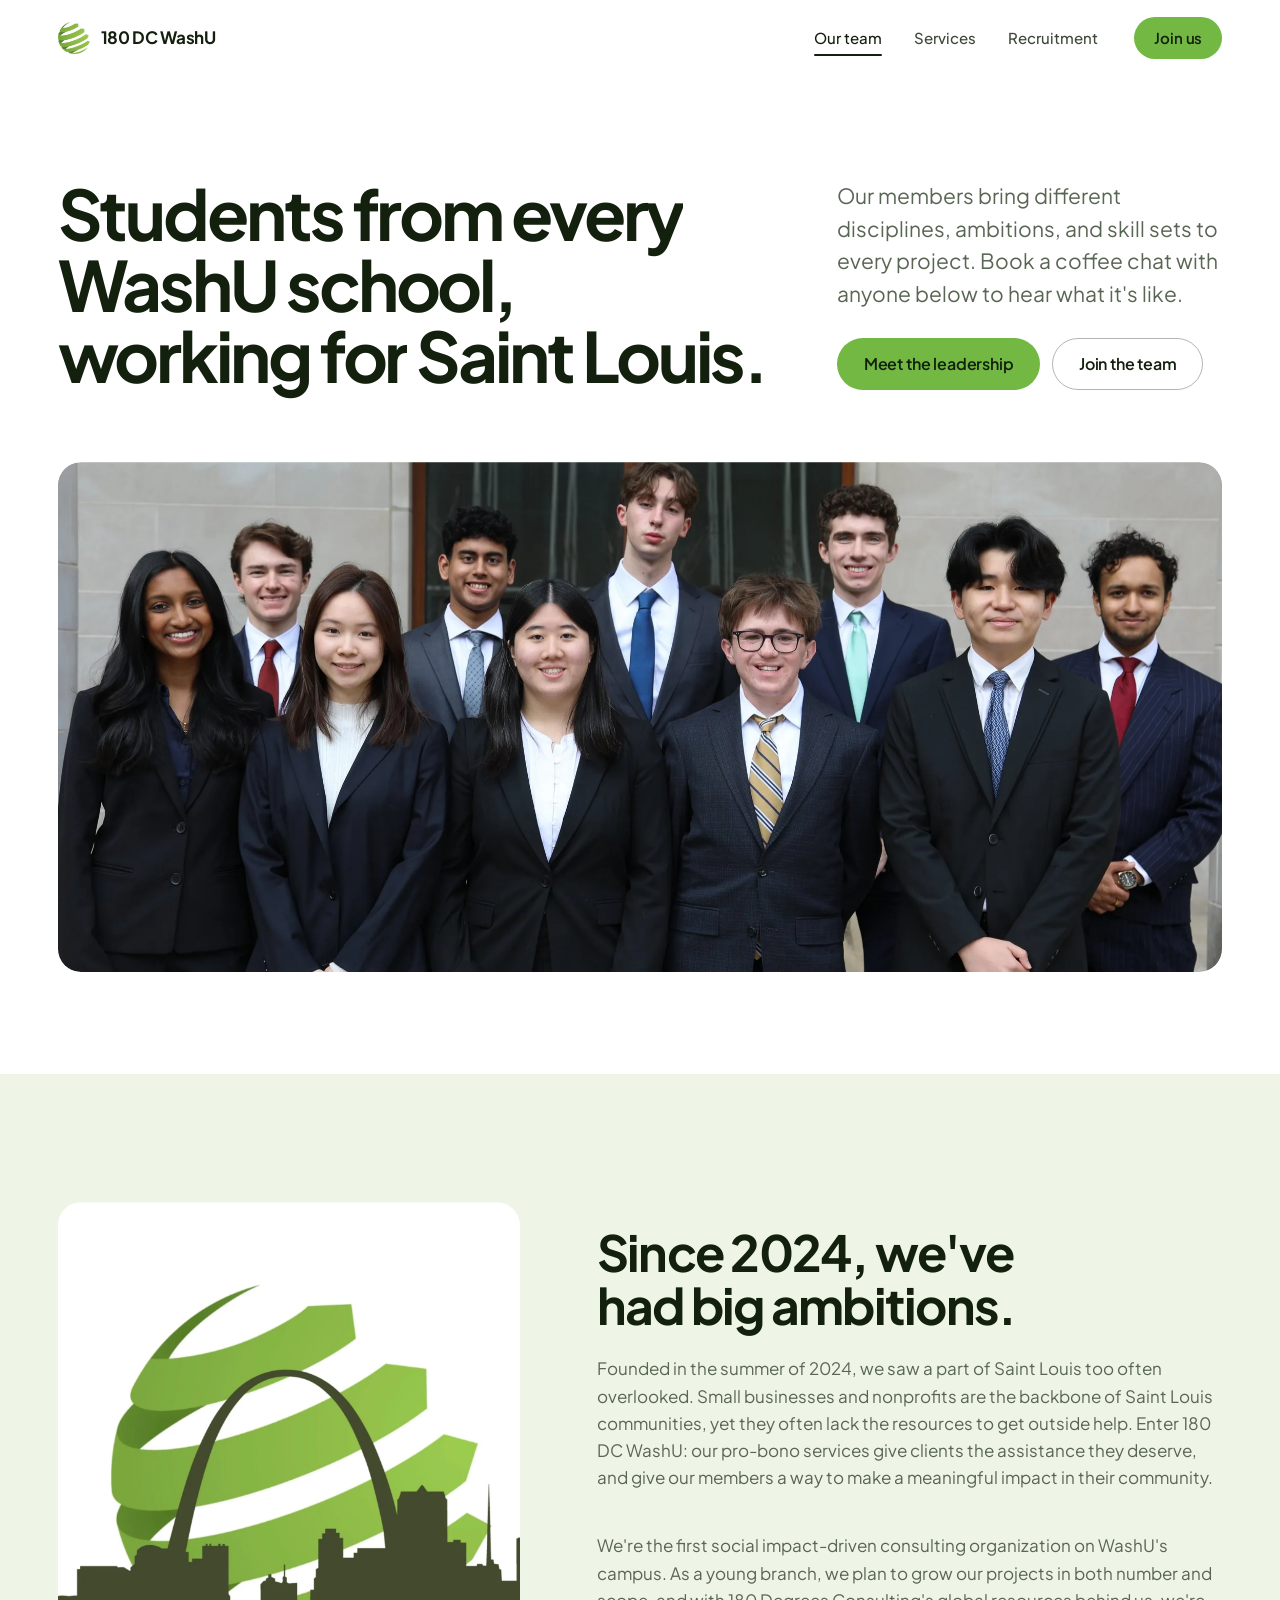
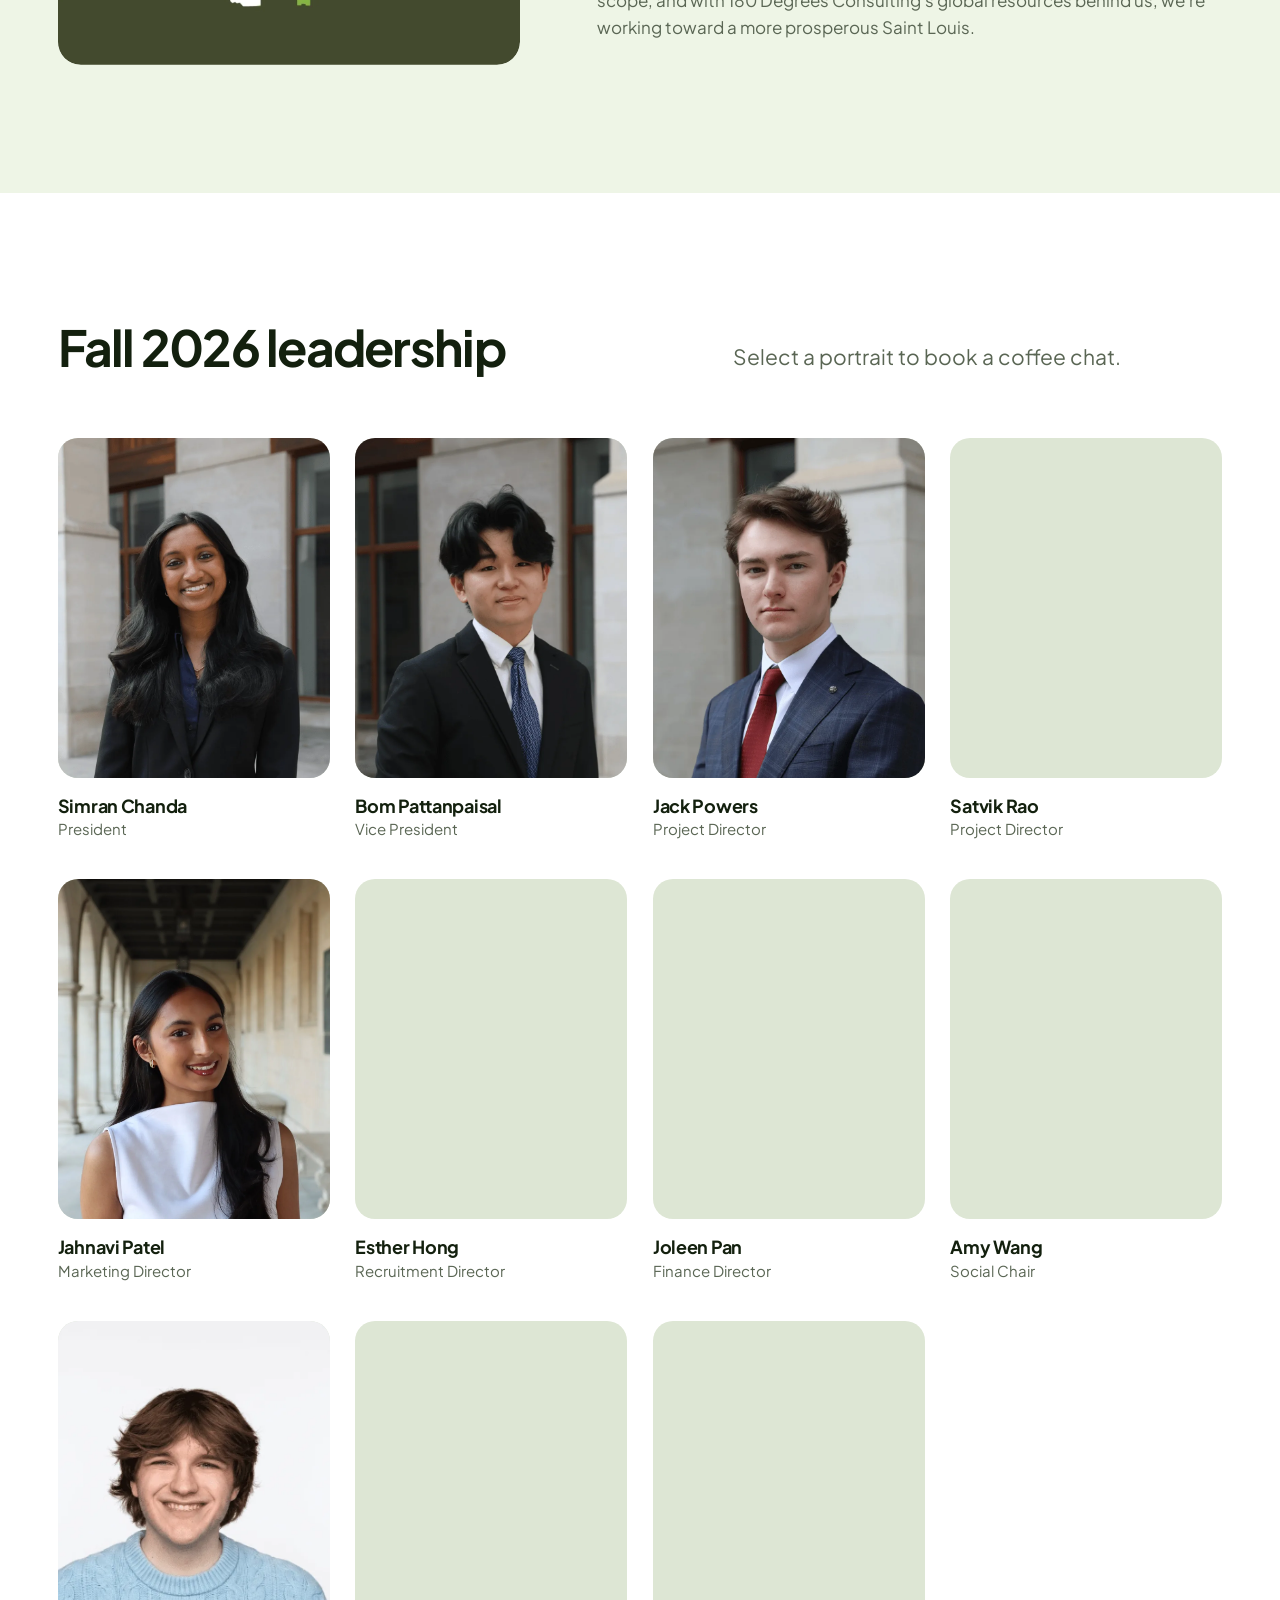
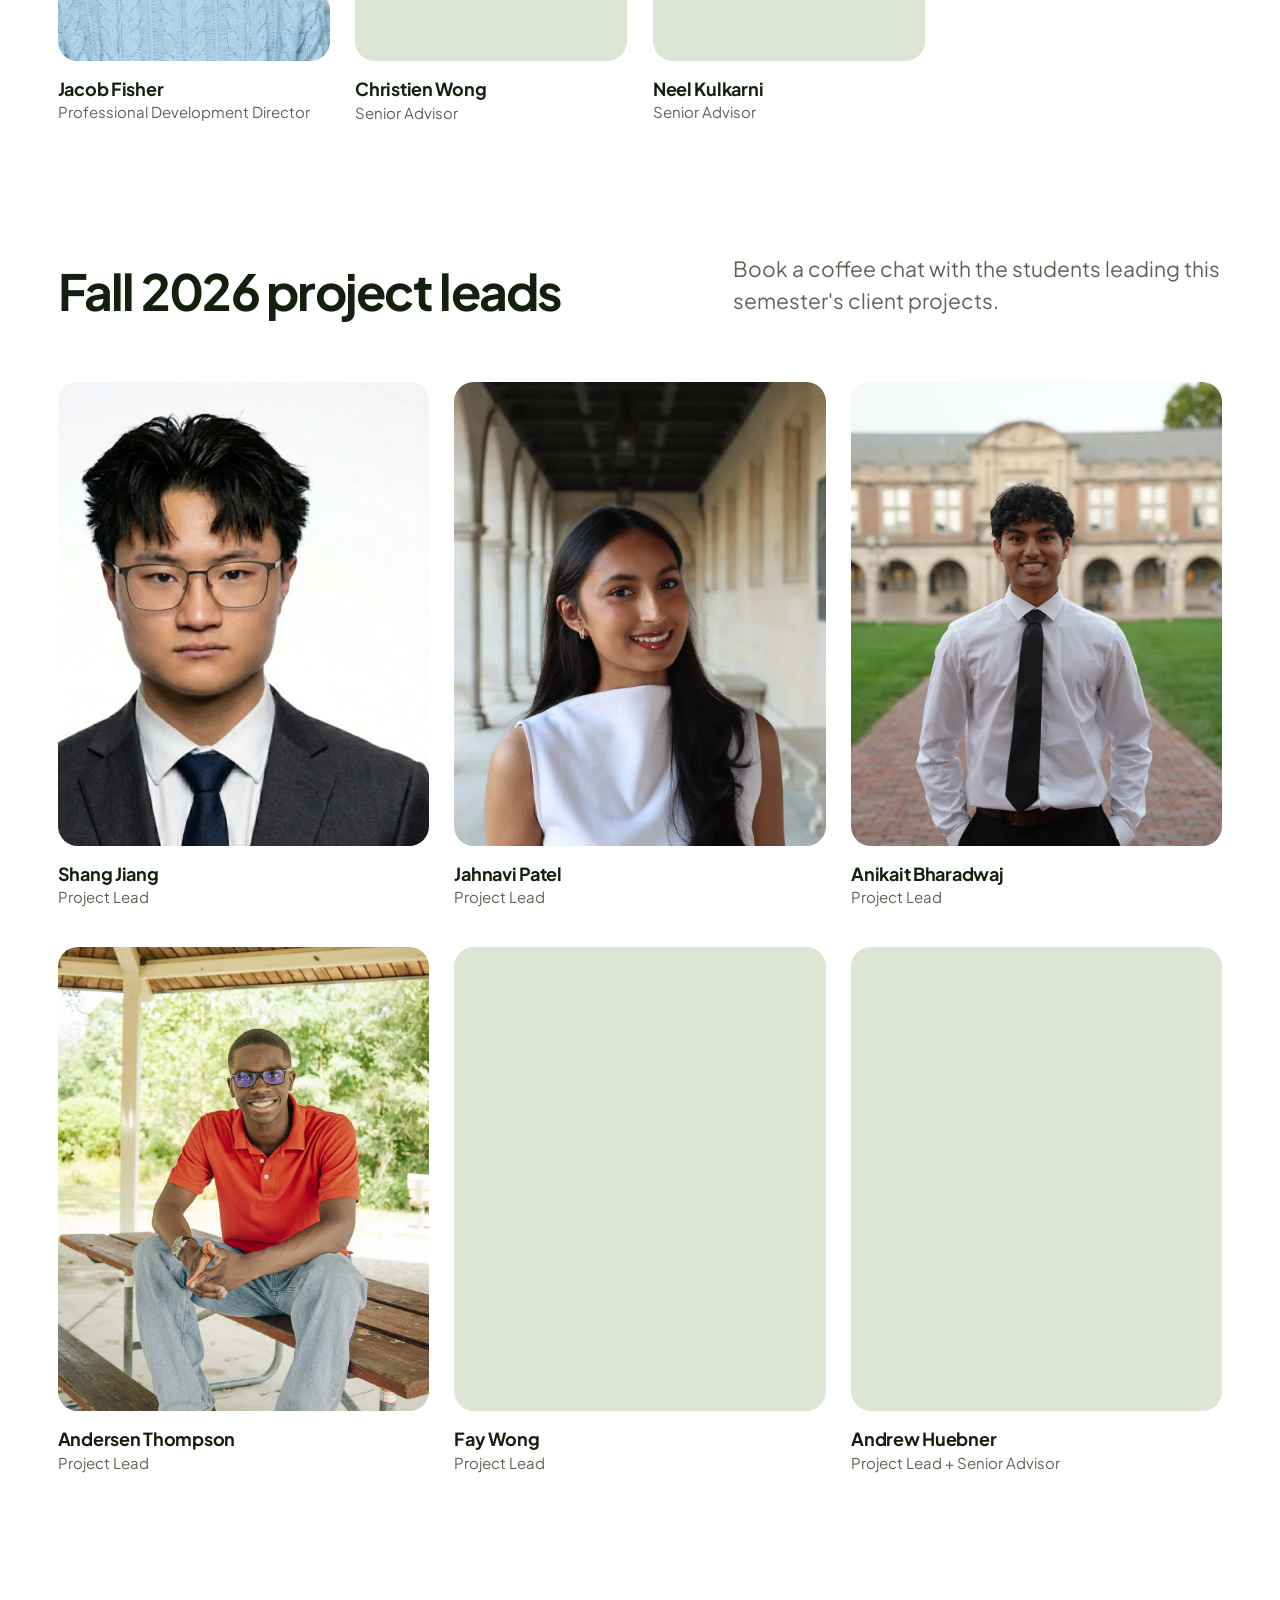
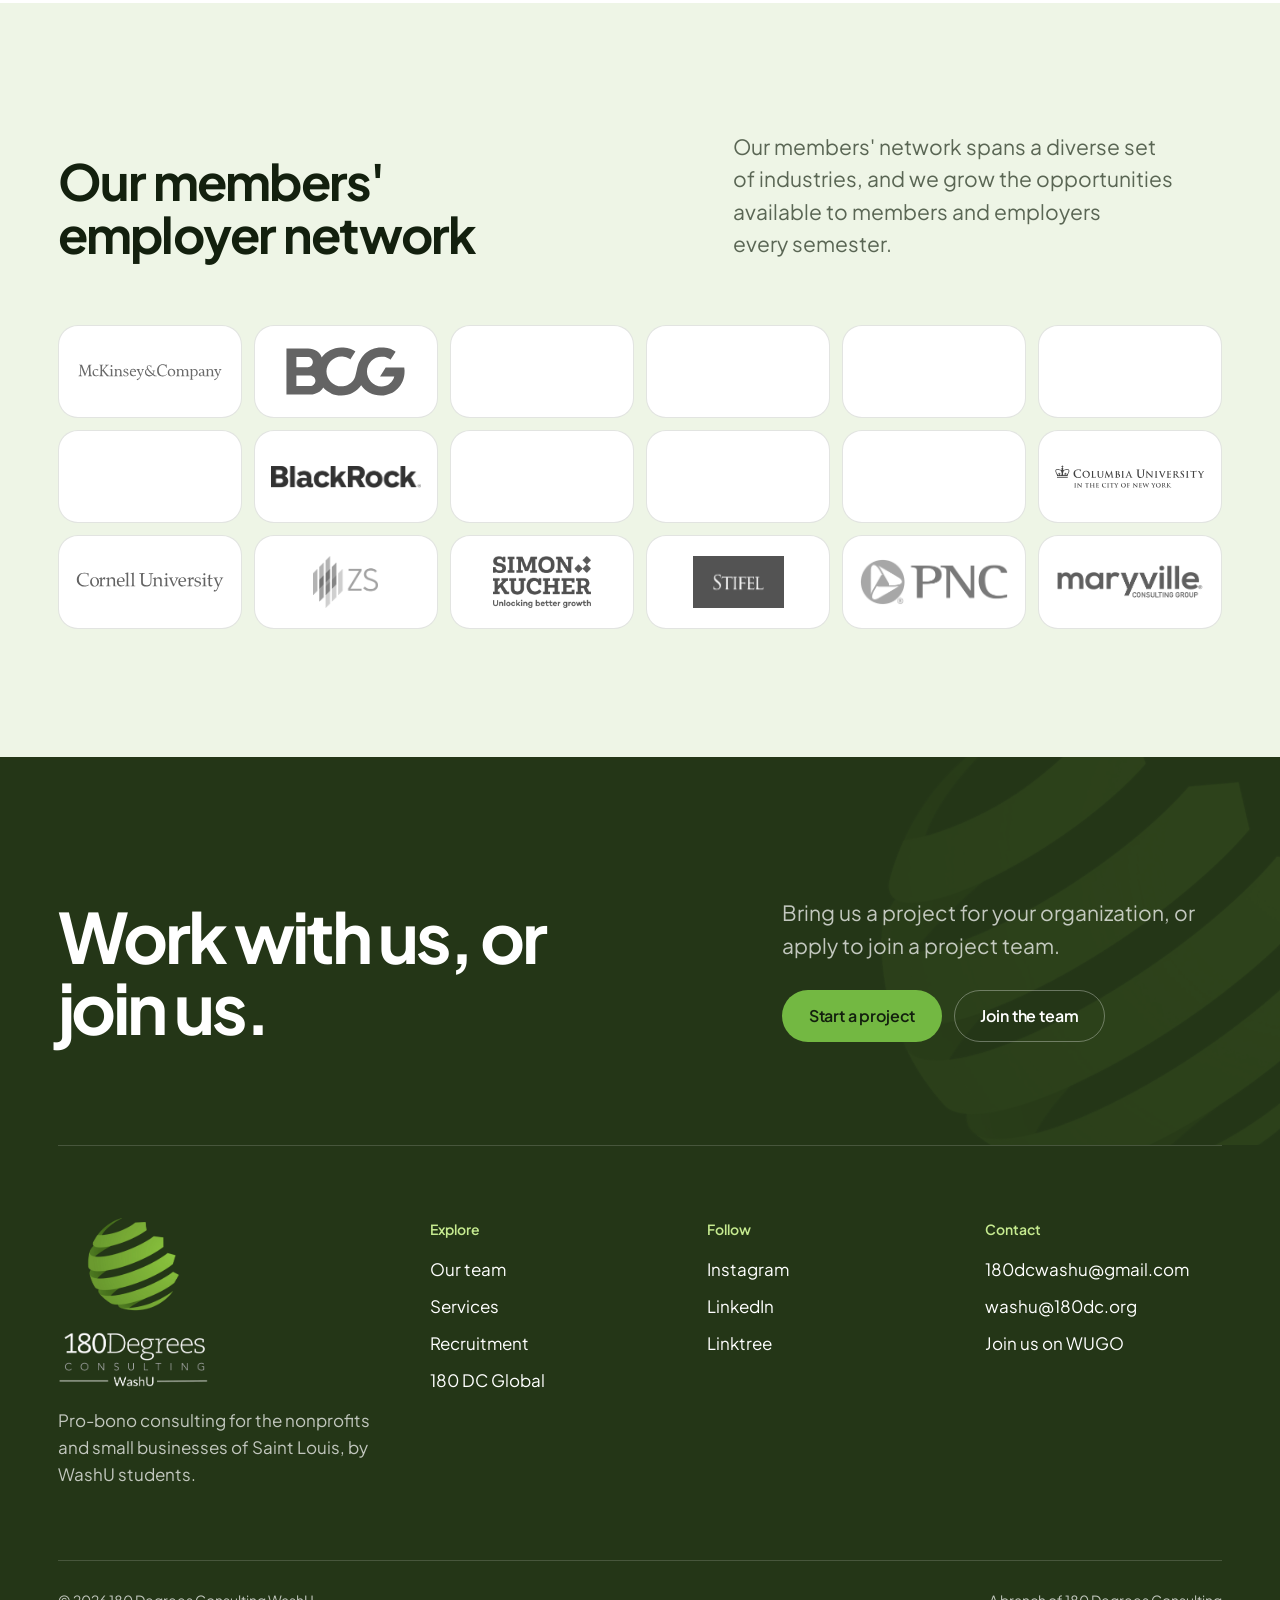
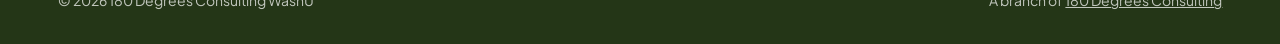
==== commit 6de2990c: "Redesign the site and publish it at 180dcwashu.com - Clean, modern layout in Plus Jakarta Sans with " ====
--- a/our-team/index.html
+++ b/our-team/index.html
@@ -1,259 +1,319 @@
 <!doctype html>
-<html lang="en-US">
+<html lang="en-US" class="no-js">
 <head>
   <meta charset="utf-8">
   <meta name="viewport" content="width=device-width, initial-scale=1">
   <title>Our Team — 180 Degrees Consulting WashU</title>
-  <link rel="canonical" href="https://www.180dcwashu.org/our-team">
+  <meta name="description" content="Meet the students behind 180 Degrees Consulting WashU and book a coffee chat with our leadership and project leads.">
+  <meta name="theme-color" content="#243617">
+  <link rel="canonical" href="https://180dcwashu.com/our-team/">
   <link rel="icon" type="image/x-icon" href="../assets/images/favicon-light.ico" media="(prefers-color-scheme: light)">
   <link rel="icon" type="image/x-icon" href="../assets/images/favicon-dark.ico" media="(prefers-color-scheme: dark)">
   <meta property="og:site_name" content="180 Degrees Consulting WashU">
   <meta property="og:title" content="Our Team — 180 Degrees Consulting WashU">
-  <meta property="og:url" content="https://www.180dcwashu.org/our-team">
+  <meta property="og:description" content="Meet the students behind 180 Degrees Consulting WashU and book a coffee chat with our leadership and project leads.">
+  <meta property="og:url" content="https://180dcwashu.com/our-team/">
   <meta property="og:type" content="website">
-  <meta property="og:image" content="https://www.180dcwashu.org/assets/images/og-image.jpg">
+  <meta property="og:image" content="https://180dcwashu.com/assets/images/og-image.jpg">
   <meta name="twitter:card" content="summary">
   <link rel="preconnect" href="https://fonts.googleapis.com">
   <link rel="preconnect" href="https://fonts.gstatic.com" crossorigin>
-  <link rel="stylesheet" href="https://fonts.googleapis.com/css2?family=Archivo:ital,wght@0,400;0,700;1,400;1,700&amp;family=Unbounded:wght@400;700&amp;display=swap">
-  <link rel="stylesheet" href="../assets/css/styles.css">
-  <script src="../assets/js/main.js" defer></script>
+  <link rel="stylesheet" href="https://fonts.googleapis.com/css2?family=Plus+Jakarta+Sans:wght@400..800&amp;display=swap">
+  <link rel="stylesheet" href="../assets/css/site.css">
+  <script>document.documentElement.className = "js"; setTimeout(function () { if (!window.siteReady) document.documentElement.classList.remove("js"); }, 4000);</script>
+  <script src="../assets/js/site.js" defer></script>
 </head>
 <body>
-  <a class="skip-link" href="#page">Skip to Content</a>
+  <a class="skip-link" href="#main">Skip to content</a>
   <header class="site-header">
-    <div class="header-inner">
-      <a class="header-logo" href="../"><img src="../assets/images/logo-globe.webp" alt="180 Degrees Consulting WashU" width="98" height="100"></a>
-      <nav class="header-nav" aria-label="Main">
-        <a href="../">Home</a>
-        <a href="../our-team/" aria-current="page">Our Team</a>
-        <a href="../services/">Services</a>
-        <a href="../recruitment/">Recruitment</a>
+    <div class="wrap header-inner">
+      <a class="brand" href="../"><img src="../assets/images/logo-globe.webp" alt="" width="30" height="31"><span>180 DC WashU</span></a>
+      <nav class="nav" aria-label="Main">
+        <a class="nav__link" href="../our-team/" aria-current="page">Our team</a>
+        <a class="nav__link" href="../services/">Services</a>
+        <a class="nav__link" href="../recruitment/">Recruitment</a>
       </nav>
-      <button class="header-burger" type="button" aria-label="Open Menu" aria-expanded="false" aria-controls="mobile-menu"><span></span><span></span></button>
+      <a class="btn btn--primary btn--small nav-cta" href="../recruitment/"><span class="btn__label"><span>Join us</span></span></a>
+      <button class="menu-toggle" type="button" aria-expanded="false" aria-controls="menu" aria-label="Open menu"><span></span><span></span></button>
     </div>
   </header>
-  <nav class="mobile-menu" id="mobile-menu" aria-label="Mobile">
-    <a href="../">Home</a>
-    <a href="../our-team/" aria-current="page">Our Team</a>
-    <a href="../services/">Services</a>
-    <a href="../recruitment/">Recruitment</a>
-  </nav>
-  <main id="page">
-    <section class="section theme-default" style="--min-h:33vh;--pt:3.3vmax;--pb:3.3vmax">
-      <div class="section-bg"><img src="../assets/images/team-group-formal.webp" alt="" loading="eager" decoding="async"><div class="section-overlay" style="opacity:0.15"></div></div>
-      <div class="section-content">
-       <div class="grid" style="--rows-m:3;--rows-d:15">
-        <div class="block" style="--m:1/2/3/10;--d:6/5/11/23;--z:1"><div class="text fit-text"><h1 style="text-align:center"><span class="c-white">Our Team</span></h1></div></div>
-       </div>
-      </div>
-    </section>
-    <section class="section theme-white">
-      <div class="section-bg"></div>
-      <div class="section-content">
-       <div class="grid" style="--rows-m:40;--rows-d:31;--gap-r:0px">
-        <div class="block" style="--m:1/2/7/10;--d:1/2/32/15;--z:9"><div class="image"><div class="image-frame" style="--ar:2000/2000"><img src="../assets/images/st-louis-arch-globe.webp" alt="Saint Louis skyline and Gateway Arch in front of the 180 Degrees Consulting globe" width="1500" height="1500" loading="lazy" decoding="async"></div></div></div>
-        <div class="block" style="--m:8/2/11/10;--d:8/16/11/26;--z:2"><div class="text"><h4 style="text-align:center">Since 2024, we’ve had big ambitions.</h4></div></div>
-        <div class="block" style="--m:12/2/36/10;--d:12/16/26/26;--z:5"><div class="text"><p class="text-small">Founded in the summer of 2024, we saw a part of Saint Louis too often overlooked. Small businesses and nonprofits serve as the backbone across Saint Louis communities, yet they often lack the resources to gain outside assistance. Enter 180 DC WashU. Our pro-bono services enable our clients to get the assistance they deserve, while also enabling our members to make a meaningful impact in their community.</p><p class="text-small">Although we are a relatively new branch on the WashU campus, we plan to expand our projects in both number and scope. We are the first social impact-driven consulting organization on WashU’s campus, and work towards building a more prosperous Saint Louis.</p><p class="text-small">Through 180 Degrees Consulting’s global resources, we spearhead WashU’s promise to uplift the community in Saint Louis, for Saint Louis.</p></div></div>
-        <div class="block" style="--m:37/6/39/10;--d:27/21/29/26;--z:8"><a class="btn btn--stretch" href="mailto:180dcwashu@gmail.com" target="_blank" rel="noopener">For Clients</a></div>
-        <div class="block" style="--m:37/2/39/6;--d:27/16/29/21;--z:7"><a class="btn btn--stretch" href="https://wustl.presence.io/organization/180-degrees-consulting-washu/join" target="_blank" rel="noopener">For Students</a></div>
-       </div>
-      </div>
-    </section>
-    <section class="section theme-light section--divider divider-pointed" style="--min-h:66vh;--pt:6.6vmax;--pb:6.6vmax">
-      <div class="section-bg"></div>
-      <div class="section-content">
-       <div class="grid" style="--rows-m:85;--rows-d:29">
-        <div class="block" style="--m:1/2/3/10;--d:1/9/5/19;--z:0"><div class="text"><h1 style="text-align:center">Our Network</h1></div></div>
-        <div class="block" style="--m:4/2/11/10;--d:4/8/8/20;--z:1"><div class="text"><p class="text-small" style="text-align:center">Our members have a large employer network across a diverse set of industries. With each passing semester, we look forward to growing the opportunities available to our members and employers. The depth and nature of our work gives our members the momentum to excel in consulting roles and beyond.</p></div></div>
-        <div class="block" style="--m:11/3/16/9;--d:8/2/13/8;--z:12"><div class="image"><div class="image-frame" style="--ar:3840/2160"><img src="../assets/images/network-microsoft.png" alt="Microsoft" width="1500" height="844" loading="lazy" decoding="async"></div></div></div>
-        <div class="block" style="--m:16/3/20/9;--d:20/23/25/26;--z:10"><div class="image"><div class="image-frame" style="--ar:1200/1212"><img src="../assets/images/network-ey.webp" alt="EY" width="1200" height="1212" loading="lazy" decoding="async"></div></div></div>
-        <div class="block" style="--m:21/3/25/9;--d:14/3/19/8;--z:11"><div class="image"><div class="image-frame" style="--ar:712/438"><img src="../assets/images/network-deloitte.png" alt="Deloitte" width="712" height="438" loading="lazy" decoding="async"></div></div></div>
-        <div class="block" style="--m:25/3/28/9;--d:8/9/13/14;--z:11"><div class="image"><div class="image-frame" style="--ar:1024/270"><img src="../assets/images/network-accenture.webp" alt="Accenture" width="1024" height="270" loading="lazy" decoding="async"></div></div></div>
-        <div class="block" style="--m:29/3/34/9;--d:14/9/19/14;--z:11"><div class="image"><div class="image-frame" style="--ar:1200/478"><img src="../assets/images/network-kpmg.webp" alt="KPMG" width="1200" height="478" loading="lazy" decoding="async"></div></div></div>
-        <div class="block" style="--m:34/2/40/10;--d:26/7/30/13;--z:13"><div class="image"><div class="image-frame" style="--ar:1280/186"><img src="../assets/images/network-blackrock.webp" alt="BlackRock" width="1280" height="186" loading="lazy" decoding="async"></div></div></div>
-        <div class="block" style="--m:41/3/44/9;--d:21/2/24/8;--z:11"><div class="image"><div class="image-frame" style="--ar:710/192"><img src="../assets/images/network-maryville.png" alt="Maryville Consulting Group" width="710" height="192" loading="lazy" decoding="async"></div></div></div>
-        <div class="block" style="--m:45/3/49/9;--d:8/14/13/20;--z:2"><div class="image"><div class="image-frame" style="--ar:3840/2160"><img src="../assets/images/network-jpmorgan.png" alt="J.P. Morgan" width="1500" height="844" loading="lazy" decoding="async"></div></div></div>
-        <div class="block" style="--m:50/3/54/9;--d:14/15/19/20;--z:11"><div class="image"><div class="image-frame" style="--ar:1200/630"><img src="../assets/images/network-simon-kucher.webp" alt="Simon-Kucher" width="1200" height="630" loading="lazy" decoding="async"></div></div></div>
-        <div class="block" style="--m:55/3/60/9;--d:20/9/25/15;--z:6"><div class="image"><div class="image-frame" style="--ar:1024/465"><img src="../assets/images/network-boeing.webp" alt="Boeing" width="1024" height="465" loading="lazy" decoding="async"></div></div></div>
-        <div class="block" style="--m:61/3/66/9;--d:8/20/13/26;--z:9"><div class="image"><div class="image-frame" style="--ar:1200/947"><img src="../assets/images/network-zs.png" alt="ZS" width="1200" height="947" loading="lazy" decoding="async"></div></div></div>
-        <div class="block" style="--m:69/3/74/9;--d:14/21/19/25;--z:7"><div class="image"><div class="image-frame" style="--ar:1200/1200"><img src="../assets/images/network-federal-reserve.png" alt="Federal Reserve System" width="1200" height="1200" loading="lazy" decoding="async"></div></div></div>
-        <div class="block" style="--m:75/3/80/9;--d:20/16/25/22;--z:10"><div class="image"><div class="image-frame" style="--ar:2340/1316"><img src="../assets/images/network-stifel.webp" alt="Stifel" width="1500" height="844" loading="lazy" decoding="async"></div></div></div>
-        <div class="block" style="--m:80/2/86/10;--d:26/15/30/21;--z:14"><div class="image"><div class="image-frame" style="--ar:1280/388"><img src="../assets/images/network-pnc.webp" alt="PNC" width="1280" height="388" loading="lazy" decoding="async"></div></div></div>
-       </div>
-      </div>
-    </section>
-    <section class="section list-section theme-dark-bold" style="--pt:3.3vmax;--pb:3.3vmax;--col-gap:100px;--row-gap:100px;--title-gap:40px;--desc-gap:4%">
-      <div class="section-bg"></div>
-      <div class="list-inner">
-        <div class="list-title"><p data-rte-preserve-empty="true"><strong>Fall 2026 180DC</strong></p><p data-rte-preserve-empty="true"><strong>WashU Leadership</strong></p></div>
-        <ul class="list-grid">
-          <li class="list-item">
-            <div class="list-media"><img src="../assets/images/team-simran-chanda.webp" alt="Simran Chanda" width="1000" height="1000" loading="lazy" decoding="async"></div>
-            <div class="list-content">
-              <h2 style="--fs:2.2">Simran Chanda</h2>
-              <p style="--fs:1.2">President</p>
-              <a class="btn btn--padded fs" style="--fs:1" href="https://cal.com/simran-chanda-kwhoxx/30min">Coffee Chat</a>
+  <div class="menu" id="menu">
+    <ul class="menu__links">
+      <li><a href="../">Home</a></li>
+      <li><a href="../our-team/" aria-current="page">Our team</a></li>
+      <li><a href="../services/">Services</a></li>
+      <li><a href="../recruitment/">Recruitment</a></li>
+    </ul>
+    <a class="btn btn--primary" href="../recruitment/"><span class="btn__label"><span>Join us</span></span></a>
+  </div>
+  <main id="main">
+    <section class="page-hero" aria-labelledby="team-title">
+      <div class="wrap">
+        <div class="page-hero__top">
+          <h1 class="page-hero__title" id="team-title" data-split>Students from every WashU school, working for Saint Louis.</h1>
+          <div class="page-hero__side" data-intro style="--i:1">
+            <p class="t-lede">Our members bring different disciplines, ambitions, and skill sets to every project. Book a coffee chat with anyone below to hear what it's like.</p>
+            <div class="actions">
+              <a class="btn btn--primary" href="#leadership"><span class="btn__label"><span>Meet the leadership</span></span></a>
+              <a class="btn btn--ghost" href="../recruitment/"><span class="btn__label"><span>Join the team</span></span></a>
             </div>
-          </li>
-          <li class="list-item">
-            <div class="list-media"><img src="../assets/images/team-bom-pattanpaisal.webp" alt="Bom Pattanpaisal" width="1000" height="1000" loading="lazy" decoding="async"></div>
-            <div class="list-content">
-              <h2 style="--fs:2.2">Bom Pattanpaisal</h2>
-              <p style="--fs:1.2">Vice President</p>
-              <a class="btn btn--padded fs" style="--fs:1" href="https://calendly.com/bomardchavit/30min" target="_blank" rel="noopener">Coffee Chat</a>
-            </div>
-          </li>
-          <li class="list-item">
-            <div class="list-media"><img src="../assets/images/team-jack-powers.webp" alt="Jack Powers" width="1000" height="1000" loading="lazy" decoding="async"></div>
-            <div class="list-content">
-              <h2 style="--fs:2.2">Jack Powers</h2>
-              <p style="--fs:1.2">Project Director</p>
-              <a class="btn btn--padded fs" style="--fs:1" href="http://calendly.com/jack-powers">Coffee Chat</a>
-            </div>
-          </li>
-          <li class="list-item">
-            <div class="list-media"><img src="../assets/images/team-satvik-rao.webp" alt="Satvik Rao" width="1000" height="1000" loading="lazy" decoding="async" style="object-position:54.8% 32.8%"></div>
-            <div class="list-content">
-              <h2 style="--fs:2.2">Satvik Rao</h2>
-              <p style="--fs:1.2">Project Director</p>
-              <a class="btn btn--padded fs" style="--fs:1" href="https://calendly.com/rao-satvik/30min?month=2026-08">Coffee Chat</a>
-            </div>
-          </li>
-          <li class="list-item">
-            <div class="list-media"><img src="../assets/images/team-jahnavi-patel.webp" alt="Jahnavi Patel" width="1000" height="1500" loading="lazy" decoding="async"></div>
-            <div class="list-content">
-              <h2 style="--fs:2.2">Jahnavi Patel</h2>
-              <p style="--fs:1.2">Marketing Director</p>
-              <a class="btn btn--padded fs" style="--fs:1" href="https://calendly.com/j-b-patel-wustl/30min">Coffee Chat</a>
-            </div>
-          </li>
-          <li class="list-item">
-            <div class="list-media"><img src="../assets/images/team-esther-hong.webp" alt="Esther Hong" width="603" height="795" loading="lazy" decoding="async"></div>
-            <div class="list-content">
-              <h2 style="--fs:2.2">Esther Hong</h2>
-              <p style="--fs:1.2">Recruitment Director</p>
-              <a class="btn btn--padded fs" style="--fs:1" href="https://calendly.com/ehong789/30min">Coffee Chat</a>
-            </div>
-          </li>
-          <li class="list-item">
-            <div class="list-media"><img src="../assets/images/team-joleen-pan.webp" alt="Joleen Pan" width="1000" height="1000" loading="lazy" decoding="async"></div>
-            <div class="list-content">
-              <h2 style="--fs:2.2">Joleen Pan</h2>
-              <p style="--fs:1.2">Finance Director</p>
-              <a class="btn btn--padded fs" style="--fs:1" href="https://calendly.com/jolpan330/30min">Coffee Chat</a>
-            </div>
-          </li>
-          <li class="list-item">
-            <div class="list-media"><img src="../assets/images/team-amy-wang.webp" alt="Amy Wang" width="1000" height="1370" loading="lazy" decoding="async"></div>
-            <div class="list-content">
-              <h2 style="--fs:2.2">Amy Wang</h2>
-              <p style="--fs:1.2">Social Chair</p>
-              <a class="btn btn--padded fs" style="--fs:1" href="https://calendly.com/amyw2728/30min">Coffee Chat</a>
-            </div>
-          </li>
-          <li class="list-item">
-            <div class="list-media"><img src="../assets/images/team-jacob-fisher.webp" alt="Jacob Fisher" width="1000" height="751" loading="lazy" decoding="async"></div>
-            <div class="list-content">
-              <h2 style="--fs:2.2">Jacob Fisher</h2>
-              <p style="--fs:1.2">Professional Development Director</p>
-              <a class="btn btn--padded fs" style="--fs:1" href="https://calendly.com/fisher-j-e-wustl/180degree-consulting-coffee-chat">Coffee Chat</a>
-            </div>
-          </li>
-          <li class="list-item">
-            <div class="list-media"><img src="../assets/images/team-chistien-wong.webp" alt="Chistien Wong" width="1000" height="1500" loading="lazy" decoding="async"></div>
-            <div class="list-content">
-              <h2 style="--fs:2.2">Chistien Wong</h2>
-              <p style="--fs:1.2">Senior Advisor</p>
-              <a class="btn btn--padded fs" style="--fs:1" href="https://calendly.com/christienwong/meeting">Coffee Chat</a>
-            </div>
-          </li>
-          <li class="list-item">
-            <div class="list-media"><img src="../assets/images/team-neel-kulkarni.webp" alt="Neel Kulkarni" width="1000" height="1000" loading="lazy" decoding="async"></div>
-            <div class="list-content">
-              <h2 style="--fs:2.2">Neel Kulkarni</h2>
-              <p style="--fs:1.2">Senior Advisor</p>
-              <a class="btn btn--padded fs" style="--fs:1" href="https://calendly.com/nkulkarni543/30min">Coffee Chat</a>
-            </div>
+          </div>
+        </div>
+        <div class="page-hero__media media" data-reveal="media">
+          <img data-parallax src="../assets/images/team-group-formal.webp" alt="180 Degrees Consulting WashU members in business attire" width="2500" height="1667">
+        </div>
+      </div>
+    </section>
+
+    <section class="section section--mint" aria-labelledby="story-title">
+      <div class="wrap story">
+        <div class="story__art" data-reveal="media">
+          <img src="../assets/images/st-louis-arch-globe.webp" alt="Saint Louis skyline and Gateway Arch in front of the 180 Degrees Consulting globe" width="1500" height="1500" loading="lazy">
+        </div>
+        <div class="story__copy">
+          <h2 class="t-h2" id="story-title" data-reveal>Since 2024, we've had big ambitions.</h2>
+          <p class="t-body" data-reveal style="--i:1">Founded in the summer of 2024, we saw a part of Saint Louis too often overlooked. Small businesses and nonprofits are the backbone of Saint Louis communities, yet they often lack the resources to get outside help. Enter 180 DC WashU: our pro-bono services give clients the assistance they deserve, and give our members a way to make a meaningful impact in their community.</p>
+          <p class="t-body" data-reveal style="--i:2">We're the first social impact-driven consulting organization on WashU's campus. As a young branch, we plan to grow our projects in both number and scope, and with 180 Degrees Consulting's global resources behind us, we're working toward a more prosperous Saint Louis.</p>
+        </div>
+      </div>
+    </section>
+
+    <section class="section" id="leadership" aria-labelledby="leadership-title">
+      <div class="wrap">
+        <div class="section-head section-head--split">
+          <h2 class="t-h2" id="leadership-title" data-reveal>Fall 2026 leadership</h2>
+          <p class="t-lede" data-reveal style="--i:1">Select a portrait to book a coffee chat.</p>
+        </div>
+        <ul class="people">
+          <li class="person" data-reveal style="--i:0">
+            <a class="person__link" href="https://cal.com/simran-chanda-kwhoxx/30min" target="_blank" rel="noopener" aria-label="Book a coffee chat with Simran Chanda (opens in a new tab)">
+              <span class="person__photo"><img src="../assets/images/team-simran-chanda.webp" alt="" width="1000" height="1000" loading="lazy" decoding="async"></span>
+              <span class="person__cta" aria-hidden="true">Book a coffee chat</span>
+            </a>
+            <h3 class="person__name">Simran Chanda</h3>
+            <p class="person__role">President</p>
+          </li>
+          <li class="person" data-reveal style="--i:1">
+            <a class="person__link" href="https://calendly.com/bomardchavit/30min" target="_blank" rel="noopener" aria-label="Book a coffee chat with Bom Pattanpaisal (opens in a new tab)">
+              <span class="person__photo"><img src="../assets/images/team-bom-pattanpaisal.webp" alt="" width="1000" height="1000" loading="lazy" decoding="async"></span>
+              <span class="person__cta" aria-hidden="true">Book a coffee chat</span>
+            </a>
+            <h3 class="person__name">Bom Pattanpaisal</h3>
+            <p class="person__role">Vice President</p>
+          </li>
+          <li class="person" data-reveal style="--i:2">
+            <a class="person__link" href="https://calendly.com/jack-powers" target="_blank" rel="noopener" aria-label="Book a coffee chat with Jack Powers (opens in a new tab)">
+              <span class="person__photo"><img src="../assets/images/team-jack-powers.webp" alt="" width="1000" height="1000" loading="lazy" decoding="async"></span>
+              <span class="person__cta" aria-hidden="true">Book a coffee chat</span>
+            </a>
+            <h3 class="person__name">Jack Powers</h3>
+            <p class="person__role">Project Director</p>
+          </li>
+          <li class="person" data-reveal style="--i:3">
+            <a class="person__link" href="https://calendly.com/rao-satvik/30min?month=2026-08" target="_blank" rel="noopener" aria-label="Book a coffee chat with Satvik Rao (opens in a new tab)">
+              <span class="person__photo"><img src="../assets/images/team-satvik-rao.webp" alt="" width="1000" height="1000" loading="lazy" decoding="async" style="object-position:54.8% 32.8%"></span>
+              <span class="person__cta" aria-hidden="true">Book a coffee chat</span>
+            </a>
+            <h3 class="person__name">Satvik Rao</h3>
+            <p class="person__role">Project Director</p>
+          </li>
+          <li class="person" data-reveal style="--i:0">
+            <a class="person__link" href="https://calendly.com/j-b-patel-wustl/30min" target="_blank" rel="noopener" aria-label="Book a coffee chat with Jahnavi Patel (opens in a new tab)">
+              <span class="person__photo"><img src="../assets/images/team-jahnavi-patel.webp" alt="" width="1000" height="1500" loading="lazy" decoding="async"></span>
+              <span class="person__cta" aria-hidden="true">Book a coffee chat</span>
+            </a>
+            <h3 class="person__name">Jahnavi Patel</h3>
+            <p class="person__role">Marketing Director</p>
+          </li>
+          <li class="person" data-reveal style="--i:1">
+            <a class="person__link" href="https://calendly.com/ehong789/30min" target="_blank" rel="noopener" aria-label="Book a coffee chat with Esther Hong (opens in a new tab)">
+              <span class="person__photo"><img src="../assets/images/team-esther-hong.webp" alt="" width="603" height="795" loading="lazy" decoding="async"></span>
+              <span class="person__cta" aria-hidden="true">Book a coffee chat</span>
+            </a>
+            <h3 class="person__name">Esther Hong</h3>
+            <p class="person__role">Recruitment Director</p>
+          </li>
+          <li class="person" data-reveal style="--i:2">
+            <a class="person__link" href="https://calendly.com/jolpan330/30min" target="_blank" rel="noopener" aria-label="Book a coffee chat with Joleen Pan (opens in a new tab)">
+              <span class="person__photo"><img src="../assets/images/team-joleen-pan.webp" alt="" width="1000" height="1000" loading="lazy" decoding="async"></span>
+              <span class="person__cta" aria-hidden="true">Book a coffee chat</span>
+            </a>
+            <h3 class="person__name">Joleen Pan</h3>
+            <p class="person__role">Finance Director</p>
+          </li>
+          <li class="person" data-reveal style="--i:3">
+            <a class="person__link" href="https://calendly.com/amyw2728/30min" target="_blank" rel="noopener" aria-label="Book a coffee chat with Amy Wang (opens in a new tab)">
+              <span class="person__photo"><img src="../assets/images/team-amy-wang.webp" alt="" width="1000" height="1370" loading="lazy" decoding="async"></span>
+              <span class="person__cta" aria-hidden="true">Book a coffee chat</span>
+            </a>
+            <h3 class="person__name">Amy Wang</h3>
+            <p class="person__role">Social Chair</p>
+          </li>
+          <li class="person" data-reveal style="--i:0">
+            <a class="person__link" href="https://calendly.com/fisher-j-e-wustl/180degree-consulting-coffee-chat" target="_blank" rel="noopener" aria-label="Book a coffee chat with Jacob Fisher (opens in a new tab)">
+              <span class="person__photo"><img src="../assets/images/team-jacob-fisher.webp" alt="" width="1000" height="751" loading="lazy" decoding="async"></span>
+              <span class="person__cta" aria-hidden="true">Book a coffee chat</span>
+            </a>
+            <h3 class="person__name">Jacob Fisher</h3>
+            <p class="person__role">Professional Development Director</p>
+          </li>
+          <li class="person" data-reveal style="--i:1">
+            <a class="person__link" href="https://calendly.com/christienwong/meeting" target="_blank" rel="noopener" aria-label="Book a coffee chat with Christien Wong (opens in a new tab)">
+              <span class="person__photo"><img src="../assets/images/team-christien-wong.webp" alt="" width="1000" height="1500" loading="lazy" decoding="async"></span>
+              <span class="person__cta" aria-hidden="true">Book a coffee chat</span>
+            </a>
+            <h3 class="person__name">Christien Wong</h3>
+            <p class="person__role">Senior Advisor</p>
+          </li>
+          <li class="person" data-reveal style="--i:2">
+            <a class="person__link" href="https://calendly.com/nkulkarni543/30min" target="_blank" rel="noopener" aria-label="Book a coffee chat with Neel Kulkarni (opens in a new tab)">
+              <span class="person__photo"><img src="../assets/images/team-neel-kulkarni.webp" alt="" width="1000" height="1000" loading="lazy" decoding="async"></span>
+              <span class="person__cta" aria-hidden="true">Book a coffee chat</span>
+            </a>
+            <h3 class="person__name">Neel Kulkarni</h3>
+            <p class="person__role">Senior Advisor</p>
           </li>
         </ul>
       </div>
     </section>
-    <section class="section list-section list-section--inset theme-bright-inverse" style="--pt:6.6vmax;--pb:6.6vmax;--col-gap:20px;--row-gap:20px;--title-gap:70px;--desc-gap:2%">
-      <div class="section-bg"></div>
-      <div class="list-inner">
-        <div class="list-title"><p class="" data-rte-preserve-empty="true">Project Leads</p><p class="" data-rte-preserve-empty="true">Fall 2026</p></div>
-        <ul class="list-grid">
-          <li class="list-item list-item--card">
-            <div class="list-media"><img src="../assets/images/team-shang-jiang.webp" alt="Shang Jiang" width="800" height="800" loading="lazy" decoding="async" style="object-position:78% 52.8%"></div>
-            <div class="list-content">
-              <h2 style="--fs:1.6">Shang Jiang</h2>
-              <p style="--fs:1">Project Lead</p>
-              <a class="btn btn--padded fs" style="--fs:0.9" href="https://calendly.com/shangjiang1318/30min">Coffee Chat</a>
-            </div>
-          </li>
-          <li class="list-item list-item--card">
-            <div class="list-media"><img src="../assets/images/team-jahnavi-patel.webp" alt="Jahnavi Patel" width="1000" height="1500" loading="lazy" decoding="async"></div>
-            <div class="list-content">
-              <h2 style="--fs:1.6">Jahnavi Patel</h2>
-              <p style="--fs:1">Project Lead</p>
-              <a class="btn btn--padded fs" style="--fs:0.9" href="https://calendly.com/j-b-patel-wustl/30min">Coffee Chat</a>
-            </div>
-          </li>
-          <li class="list-item list-item--card">
-            <div class="list-media"><img src="../assets/images/team-anikait-bharadwaj.webp" alt="Anikait Bharadwaj" width="1000" height="1500" loading="lazy" decoding="async"></div>
-            <div class="list-content">
-              <h2 style="--fs:1.6">Anikait Bharadwaj</h2>
-              <p style="--fs:1">Project Lead</p>
-              <a class="btn btn--padded fs" style="--fs:0.9" href="https://calendly.com/anikaitbh/30-min-meeting">Coffee Chat</a>
-            </div>
-          </li>
-          <li class="list-item list-item--card">
-            <div class="list-media"><img src="../assets/images/team-andersen-thompson.webp" alt="Andersen Thompson" width="1000" height="1776" loading="lazy" decoding="async"></div>
-            <div class="list-content">
-              <h2 style="--fs:1.6">Andersen Thompson</h2>
-              <p style="--fs:1">Project Lead</p>
-              <a class="btn btn--padded fs" style="--fs:0.9" href="https://calendly.com/a-d-thompson-wustl/30min?month=2026-08">Coffee Chat</a>
-            </div>
-          </li>
-          <li class="list-item list-item--card">
-            <div class="list-media"><img src="../assets/images/team-fay-wong.webp" alt="Fay Wong" width="1000" height="1500" loading="lazy" decoding="async"></div>
-            <div class="list-content">
-              <h2 style="--fs:1.6">Fay Wong</h2>
-              <p style="--fs:1">Project Lead</p>
-              <a class="btn btn--padded fs" style="--fs:0.9" href="https://calendly.com/fay-w-wustl/30min">Coffee Chat</a>
-            </div>
-          </li>
-          <li class="list-item list-item--card">
-            <div class="list-media"><img src="../assets/images/team-andrew-huebner.webp" alt="Andrew Huebner" width="1000" height="1500" loading="lazy" decoding="async" style="object-position:44% 15.2%"></div>
-            <div class="list-content">
-              <h2 style="--fs:1.6">Andrew Huebner</h2>
-              <p style="--fs:1">Project Lead + Senior Advisor</p>
-              <a class="btn btn--padded fs" style="--fs:0.9" href="https://cal.com/andrew-huebner-bfiinx">Coffee Chat</a>
-            </div>
+
+    <section class="section section--flush-top" aria-labelledby="leads-title">
+      <div class="wrap">
+        <div class="section-head section-head--split">
+          <h2 class="t-h2" id="leads-title" data-reveal>Fall 2026 project leads</h2>
+          <p class="t-lede" data-reveal style="--i:1">Book a coffee chat with the students leading this semester's client projects.</p>
+        </div>
+        <ul class="people people--three">
+          <li class="person" data-reveal style="--i:0">
+            <a class="person__link" href="https://calendly.com/shangjiang1318/30min" target="_blank" rel="noopener" aria-label="Book a coffee chat with Shang Jiang (opens in a new tab)">
+              <span class="person__photo"><img src="../assets/images/team-shang-jiang.webp" alt="" width="800" height="800" loading="lazy" decoding="async" style="object-position:78% 52.8%"></span>
+              <span class="person__cta" aria-hidden="true">Book a coffee chat</span>
+            </a>
+            <h3 class="person__name">Shang Jiang</h3>
+            <p class="person__role">Project Lead</p>
+          </li>
+          <li class="person" data-reveal style="--i:1">
+            <a class="person__link" href="https://calendly.com/j-b-patel-wustl/30min" target="_blank" rel="noopener" aria-label="Book a coffee chat with Jahnavi Patel (opens in a new tab)">
+              <span class="person__photo"><img src="../assets/images/team-jahnavi-patel.webp" alt="" width="1000" height="1500" loading="lazy" decoding="async"></span>
+              <span class="person__cta" aria-hidden="true">Book a coffee chat</span>
+            </a>
+            <h3 class="person__name">Jahnavi Patel</h3>
+            <p class="person__role">Project Lead</p>
+          </li>
+          <li class="person" data-reveal style="--i:2">
+            <a class="person__link" href="https://calendly.com/anikaitbh/30-min-meeting" target="_blank" rel="noopener" aria-label="Book a coffee chat with Anikait Bharadwaj (opens in a new tab)">
+              <span class="person__photo"><img src="../assets/images/team-anikait-bharadwaj.webp" alt="" width="1000" height="1500" loading="lazy" decoding="async"></span>
+              <span class="person__cta" aria-hidden="true">Book a coffee chat</span>
+            </a>
+            <h3 class="person__name">Anikait Bharadwaj</h3>
+            <p class="person__role">Project Lead</p>
+          </li>
+          <li class="person" data-reveal style="--i:3">
+            <a class="person__link" href="https://calendly.com/a-d-thompson-wustl/30min?month=2026-08" target="_blank" rel="noopener" aria-label="Book a coffee chat with Andersen Thompson (opens in a new tab)">
+              <span class="person__photo"><img src="../assets/images/team-andersen-thompson.webp" alt="" width="1000" height="1776" loading="lazy" decoding="async"></span>
+              <span class="person__cta" aria-hidden="true">Book a coffee chat</span>
+            </a>
+            <h3 class="person__name">Andersen Thompson</h3>
+            <p class="person__role">Project Lead</p>
+          </li>
+          <li class="person" data-reveal style="--i:0">
+            <a class="person__link" href="https://calendly.com/fay-w-wustl/30min" target="_blank" rel="noopener" aria-label="Book a coffee chat with Fay Wong (opens in a new tab)">
+              <span class="person__photo"><img src="../assets/images/team-fay-wong.webp" alt="" width="1000" height="1500" loading="lazy" decoding="async"></span>
+              <span class="person__cta" aria-hidden="true">Book a coffee chat</span>
+            </a>
+            <h3 class="person__name">Fay Wong</h3>
+            <p class="person__role">Project Lead</p>
+          </li>
+          <li class="person" data-reveal style="--i:1">
+            <a class="person__link" href="https://cal.com/andrew-huebner-bfiinx" target="_blank" rel="noopener" aria-label="Book a coffee chat with Andrew Huebner (opens in a new tab)">
+              <span class="person__photo"><img src="../assets/images/team-andrew-huebner.webp" alt="" width="1000" height="1500" loading="lazy" decoding="async" style="object-position:44% 15.2%"></span>
+              <span class="person__cta" aria-hidden="true">Book a coffee chat</span>
+            </a>
+            <h3 class="person__name">Andrew Huebner</h3>
+            <p class="person__role">Project Lead + Senior Advisor</p>
           </li>
         </ul>
+      </div>
+    </section>
+
+    <section class="section section--mint" aria-labelledby="network-title">
+      <div class="wrap">
+        <div class="section-head section-head--split">
+          <h2 class="t-h2" id="network-title" data-reveal>Our members' employer network</h2>
+          <p class="t-lede" data-reveal style="--i:1">Our members' network spans a diverse set of industries, and we grow the opportunities available to members and employers every semester.</p>
+        </div>
+        <ul class="logos logos--network" data-reveal="group">
+          <li class="logos__item" style="--i:0"><img src="../assets/images/network-mckinsey.svg" alt="McKinsey &amp; Company" width="360" height="45" loading="lazy" decoding="async"></li>
+          <li class="logos__item" style="--i:1"><img src="../assets/images/network-bcg.svg" alt="Boston Consulting Group" width="1024" height="432" loading="lazy" decoding="async"></li>
+          <li class="logos__item" style="--i:2"><img src="../assets/images/network-microsoft.png" alt="Microsoft" width="1500" height="844" loading="lazy" decoding="async"></li>
+          <li class="logos__item" style="--i:3"><img src="../assets/images/network-deloitte.png" alt="Deloitte" width="712" height="438" loading="lazy" decoding="async"></li>
+          <li class="logos__item" style="--i:4"><img src="../assets/images/network-ey.webp" alt="EY" width="1200" height="1212" loading="lazy" decoding="async"></li>
+          <li class="logos__item" style="--i:5"><img src="../assets/images/network-kpmg.webp" alt="KPMG" width="1200" height="478" loading="lazy" decoding="async"></li>
+          <li class="logos__item" style="--i:6"><img src="../assets/images/network-accenture.webp" alt="Accenture" width="1024" height="270" loading="lazy" decoding="async"></li>
+          <li class="logos__item" style="--i:7"><img src="../assets/images/network-blackrock.webp" alt="BlackRock" width="1280" height="186" loading="lazy" decoding="async"></li>
+          <li class="logos__item" style="--i:8"><img src="../assets/images/network-jpmorgan.png" alt="J.P. Morgan" width="1500" height="844" loading="lazy" decoding="async"></li>
+          <li class="logos__item" style="--i:9"><img src="../assets/images/network-boeing.webp" alt="Boeing" width="1024" height="465" loading="lazy" decoding="async"></li>
+          <li class="logos__item" style="--i:10"><img src="../assets/images/network-federal-reserve.png" alt="Federal Reserve System" width="1200" height="1200" loading="lazy" decoding="async"></li>
+          <li class="logos__item" style="--i:11"><img src="../assets/images/network-columbia.svg" alt="Columbia University" width="357" height="55" loading="lazy" decoding="async"></li>
+          <li class="logos__item" style="--i:12"><img src="../assets/images/network-cornell.svg" alt="Cornell University" width="152" height="20" loading="lazy" decoding="async"></li>
+          <li class="logos__item" style="--i:13"><img src="../assets/images/network-zs.png" alt="ZS" width="1200" height="947" loading="lazy" decoding="async"></li>
+          <li class="logos__item" style="--i:14"><img src="../assets/images/network-simon-kucher.webp" alt="Simon-Kucher" width="1200" height="630" loading="lazy" decoding="async"></li>
+          <li class="logos__item" style="--i:15"><img src="../assets/images/network-stifel.webp" alt="Stifel" width="1500" height="844" loading="lazy" decoding="async"></li>
+          <li class="logos__item" style="--i:16"><img src="../assets/images/network-pnc.webp" alt="PNC" width="1280" height="388" loading="lazy" decoding="async"></li>
+          <li class="logos__item" style="--i:17"><img src="../assets/images/network-maryville.png" alt="Maryville Consulting Group" width="710" height="192" loading="lazy" decoding="async"></li>
+        </ul>
+      </div>
+    </section>
+
+    <section class="cta" aria-labelledby="cta-title">
+      <div class="wrap cta__inner">
+        <h2 class="cta__title" id="cta-title" data-reveal>Work with us, or join us.</h2>
+        <div class="cta__side" data-reveal style="--i:1">
+          <p>Bring us a project for your organization, or apply to join a project team.</p>
+          <div class="actions">
+            <a class="btn btn--primary" href="../services/#contact"><span class="btn__label"><span>Start a project</span></span></a>
+            <a class="btn btn--ghost" href="../recruitment/"><span class="btn__label"><span>Join the team</span></span></a>
+          </div>
+        </div>
       </div>
     </section>
   </main>
   <footer class="site-footer">
-    <div class="section theme-black" style="--min-h:8vh;--pt:0.8vmax;--pb:0.8vmax">
-      <div class="section-bg"></div>
-      <div class="section-content">
-       <div class="grid" style="--rows-m:31;--rows-d:8;--gap-r:0px;--gap-c:0px">
-        <div class="block" style="--m:2/2/8/10;--d:2/5/8/9;--z:3"><div class="image"><div class="image-frame" style="--ar:2182/2456"><img src="../assets/images/logo-180dc-washu-white.png" alt="180 Degrees Consulting WashU" width="1500" height="1688" loading="lazy" decoding="async"></div></div></div>
-        <div class="block" style="--m:9/2/11/10;--d:2/11/3/15;--z:11"><div class="text"><p style="text-align:center"><strong>ABOUT US</strong></p></div></div>
-        <div class="block" style="--m:11/2/13/10;--d:4/11/5/15;--z:7"><div class="text"><p style="text-align:center"><a href="/our-team">OUR TEAM</a></p></div></div>
-        <div class="block" style="--m:13/2/15/10;--d:5/11/7/15;--z:8"><div class="text"><p style="text-align:center"><a href="/services">PARTNERSHIPS</a></p></div></div>
-        <div class="block" style="--m:15/2/17/10;--d:6/11/8/15;--z:9"><div class="text"><p style="text-align:center"><a href="https://www.180dc.org/" rel="noopener" target="_blank">180 DC GLOBAL</a></p></div></div>
-        <div class="block" style="--m:17/2/19/10;--d:2/16/3/20;--z:10"><div class="text"><p style="text-align:center"><strong>CONTACT US</strong></p></div></div>
-        <div class="block" style="--m:19/2/21/10;--d:4/16/5/20;--z:6"><div class="text"><p style="text-align:center"><a href="https://www.instagram.com/180dcwashu/" rel="noopener" target="_blank">INSTAGRAM</a></p></div></div>
-        <div class="block" style="--m:21/2/23/10;--d:5/16/7/20;--z:7"><div class="text"><p style="text-align:center"><span class="hl"><a href="https://www.linkedin.com/company/180dcwashu/posts/?feedView=all" rel="noopener" target="_blank">LINKEDIN</a></span></p></div></div>
-        <div class="block" style="--m:23/2/25/10;--d:6/16/7/20;--z:8"><div class="text"><p style="text-align:center"><a href="mailto:180dcwashu@gmail.com" rel="noopener" target="_blank">EMAIL</a></p></div></div>
-        <div class="block" style="--m:25/2/27/10;--d:7/16/8/20;--z:9"><div class="text"><p style="text-align:center"><a href="https://linktr.ee/180dcWashU" rel="noopener" target="_blank">LINKTREE</a></p></div></div>
-        <div class="block" style="--m:27/2/29/10;--d:2/21/4/25;--z:11"><div class="text"><p style="text-align:center"><strong>JOIN US</strong></p></div></div>
-        <div class="block" style="--m:29/2/31/10;--d:4/21/5/25;--z:7"><div class="text"><p style="text-align:center"><a href="https://wustl.presence.io/organization/180-degrees-consulting-washu/join" rel="noopener" target="_blank">WUGO</a></p></div></div>
-       </div>
+    <div class="wrap">
+      <div class="footer-top">
+        <div class="footer-brand">
+          <a href="../"><img src="../assets/images/logo-180dc-washu-white.png" alt="180 Degrees Consulting WashU" width="150" height="169" loading="lazy"></a>
+          <p>Pro-bono consulting for the nonprofits and small businesses of Saint Louis, by WashU students.</p>
+        </div>
+        <div class="footer-col">
+          <h2>Explore</h2>
+          <ul>
+            <li><a href="../our-team/">Our team</a></li>
+            <li><a href="../services/">Services</a></li>
+            <li><a href="../recruitment/">Recruitment</a></li>
+            <li><a href="https://www.180dc.org/" target="_blank" rel="noopener">180 DC Global</a></li>
+          </ul>
+        </div>
+        <div class="footer-col">
+          <h2>Follow</h2>
+          <ul>
+            <li><a href="https://www.instagram.com/180dcwashu/" target="_blank" rel="noopener">Instagram</a></li>
+            <li><a href="https://www.linkedin.com/company/180dcwashu/posts/?feedView=all" target="_blank" rel="noopener">LinkedIn</a></li>
+            <li><a href="https://linktr.ee/180dcWashU" target="_blank" rel="noopener">Linktree</a></li>
+          </ul>
+        </div>
+        <div class="footer-col">
+          <h2>Contact</h2>
+          <ul>
+            <li><a href="mailto:180dcwashu@gmail.com">180dcwashu@gmail.com</a></li>
+            <li><a href="mailto:washu@180dc.org">washu@180dc.org</a></li>
+            <li><a href="https://wustl.presence.io/organization/180-degrees-consulting-washu/join" target="_blank" rel="noopener">Join us on WUGO</a></li>
+          </ul>
+        </div>
+      </div>
+      <div class="footer-bottom">
+        <p>© 2026 180 Degrees Consulting WashU</p>
+        <p>A branch of <a href="https://www.180dc.org/" target="_blank" rel="noopener">180 Degrees Consulting</a></p>
       </div>
     </div>
   </footer>
--- a/assets/css/site.css
+++ b/assets/css/site.css
@@ -0,0 +1,1931 @@
+/* ==========================================================================
+   180 Degrees Consulting WashU
+   Clean and modern: the club's own globe logo, its dark green and bright
+   green, Plus Jakarta Sans, generous space and thin rules. Motion is quiet:
+   headlines rise into place, the logo floats, sections ease in as you reach
+   them and the numbers count up.
+   ========================================================================== */
+
+/* ---------- Tokens ---------- */
+:root {
+  --canopy: #243617;        /* brand dark green: hero, closing band, footer */
+  --canopy-2: #2e4520;      /* lifted surfaces on the dark ground */
+  --green: #73b842;         /* brand green: actions and highlights */
+  --green-ink: #3d7a1f;     /* green that reads as text on light grounds */
+  --sprout: #c6eb90;        /* highlight on the dark ground */
+  --mint: #eef5e6;          /* the light alternate ground */
+  --paper: #ffffff;
+  --ink: #13200e;
+  --muted: #5a6654;
+  --line: rgb(19 32 14 / 0.12);
+  --line-strong: rgb(19 32 14 / 0.24);
+  --on-dark: #ffffff;
+  --on-dark-muted: rgb(255 255 255 / 0.72);
+  --line-dark: rgb(255 255 255 / 0.16);
+
+  --font: "Plus Jakarta Sans", "Helvetica Neue", Helvetica, Arial, sans-serif;
+
+  --t-display: clamp(2.75rem, 1.3rem + 4.6vw, 5.5rem);
+  --t-h1: clamp(2.5rem, 1.45rem + 3.6vw, 5rem);
+  --t-h2: clamp(2rem, 1.35rem + 2.2vw, 3.375rem);
+  --t-h3: clamp(1.25rem, 1.1rem + 0.6vw, 1.625rem);
+  --t-lede: clamp(1.125rem, 1.04rem + 0.35vw, 1.3125rem);
+  --t-body: 1.0625rem;
+  --t-small: 0.875rem;
+
+  --gutter: clamp(1.25rem, 4.5vw, 4rem);
+  --max: 1280px;
+  --edge: max(var(--gutter), (100vw - var(--max)) / 2);
+  --header-h: 76px;
+  --section: clamp(5rem, 10vw, 9rem);
+  --r-media: clamp(18px, 1.8vw, 24px);
+  --r-card: 20px;
+  --ease: cubic-bezier(0.22, 1, 0.36, 1);
+  --ease-io: cubic-bezier(0.65, 0, 0.35, 1);
+}
+
+/* ---------- Page transitions: a quiet cross-fade ---------- */
+@view-transition {
+  navigation: auto;
+}
+
+@media (prefers-reduced-motion: no-preference) {
+  ::view-transition-old(root) {
+    animation: vt-out 0.3s var(--ease-io) both;
+  }
+
+  ::view-transition-new(root) {
+    animation: vt-in 0.6s var(--ease) both;
+  }
+}
+
+@keyframes vt-out {
+  to { opacity: 0; }
+}
+
+@keyframes vt-in {
+  from {
+    opacity: 0;
+    transform: translateY(14px);
+  }
+}
+
+/* ---------- Base ---------- */
+*,
+*::before,
+*::after {
+  box-sizing: border-box;
+}
+
+html {
+  -webkit-text-size-adjust: 100%;
+  text-size-adjust: 100%;
+  scroll-padding-top: var(--header-h);
+}
+
+body {
+  margin: 0;
+  background: var(--paper);
+  color: var(--ink);
+  font-family: var(--font);
+  font-size: var(--t-body);
+  line-height: 1.6;
+  -webkit-font-smoothing: antialiased;
+  -moz-osx-font-smoothing: grayscale;
+}
+
+img {
+  display: block;
+  max-width: 100%;
+  height: auto;
+}
+
+a {
+  color: inherit;
+}
+
+h1, h2, h3, h4, p, ul, ol, dl, dd, figure {
+  margin: 0;
+}
+
+ul, ol {
+  padding: 0;
+  list-style: none;
+}
+
+button {
+  font: inherit;
+}
+
+@media (prefers-reduced-motion: no-preference) {
+  html {
+    scroll-behavior: smooth;
+  }
+}
+
+:focus-visible {
+  outline: 2px solid var(--focus, var(--green-ink));
+  outline-offset: 3px;
+}
+
+.visually-hidden {
+  position: absolute;
+  width: 1px;
+  height: 1px;
+  margin: -1px;
+  padding: 0;
+  overflow: hidden;
+  clip: rect(0 0 0 0);
+  white-space: nowrap;
+  border: 0;
+}
+
+.skip-link {
+  position: fixed;
+  left: 1rem;
+  top: -4rem;
+  z-index: 100;
+  padding: 0.75rem 1.25rem;
+  border-radius: 999px;
+  background: var(--green);
+  color: var(--ink);
+  font-weight: 600;
+  text-decoration: none;
+}
+
+.skip-link:focus {
+  top: 1rem;
+}
+
+.wrap {
+  width: 100%;
+  max-width: calc(var(--max) + var(--gutter) * 2);
+  margin-inline: auto;
+  padding-inline: var(--gutter);
+}
+
+/* ---------- Type ---------- */
+.t-h2 {
+  font-size: var(--t-h2);
+  font-weight: 700;
+  letter-spacing: -0.035em;
+  line-height: 1.06;
+  text-wrap: balance;
+}
+
+.t-h3 {
+  font-size: var(--t-h3);
+  font-weight: 700;
+  letter-spacing: -0.02em;
+  line-height: 1.2;
+}
+
+.t-lede {
+  max-width: 34em;
+  color: var(--muted);
+  font-size: var(--t-lede);
+  line-height: 1.55;
+  text-wrap: pretty;
+}
+
+.t-body {
+  max-width: 40em;
+  color: var(--muted);
+  text-wrap: pretty;
+}
+
+.t-body + .t-body {
+  margin-top: 1em;
+}
+
+/* ---------- Buttons: the label rolls over on hover ---------- */
+.btn {
+  --bg: var(--green);
+  --fg: var(--ink);
+  --bd: transparent;
+  display: inline-flex;
+  align-items: center;
+  justify-content: center;
+  height: 3.25rem;
+  padding: 0 1.6rem;
+  border: 1.5px solid var(--bd);
+  border-radius: 999px;
+  background: var(--bg);
+  color: var(--fg);
+  font-size: 1rem;
+  font-weight: 600;
+  letter-spacing: -0.01em;
+  line-height: 1;
+  text-decoration: none;
+  white-space: nowrap;
+  cursor: pointer;
+  transition: background-color 0.35s ease, border-color 0.35s ease, color 0.35s ease, transform 0.35s var(--ease), box-shadow 0.35s ease;
+}
+
+.btn__label {
+  display: block;
+  height: 1.3em;
+  overflow: hidden;
+  line-height: 1.3;
+}
+
+.btn__label > span {
+  display: block;
+  text-shadow: 0 1.3em 0 currentColor;
+  transition: transform 0.55s var(--ease);
+}
+
+.btn:active {
+  transform: scale(0.97);
+}
+
+.btn--ghost {
+  --bg: transparent;
+  --fg: currentColor;
+  --bd: color-mix(in srgb, currentColor 32%, transparent);
+}
+
+.btn--small {
+  height: 2.625rem;
+  padding: 0 1.2rem;
+  font-size: 0.9375rem;
+}
+
+@media (hover: hover) {
+  .btn:hover .btn__label > span {
+    transform: translateY(-1.3em);
+  }
+
+  .btn--primary:hover {
+    --bg: #84c656;
+    box-shadow: 0 10px 30px -12px rgb(115 184 66 / 0.8);
+  }
+
+  .btn--ghost:hover {
+    --bd: currentColor;
+  }
+}
+
+.actions {
+  display: flex;
+  flex-wrap: wrap;
+  gap: 0.75rem;
+}
+
+.section-foot {
+  margin-top: clamp(2.5rem, 4vw, 3.5rem);
+}
+
+/* ---------- Header ---------- */
+.site-header {
+  --focus: var(--green-ink);
+  position: fixed;
+  inset: 0 0 auto;
+  z-index: 50;
+  height: var(--header-h);
+  color: var(--ink);
+  transition: background-color 0.4s ease, color 0.4s ease, box-shadow 0.4s ease, transform 0.5s var(--ease);
+  view-transition-name: site-header;
+}
+
+.site-header--on-dark,
+.site-header.is-on-dark {
+  --focus: var(--sprout);
+  color: var(--on-dark);
+}
+
+.site-header.is-solid {
+  --focus: var(--green-ink);
+  background: rgb(255 255 255 / 0.84);
+  color: var(--ink);
+  box-shadow: 0 1px 0 var(--line);
+  -webkit-backdrop-filter: blur(18px) saturate(160%);
+  backdrop-filter: blur(18px) saturate(160%);
+}
+
+.site-header.is-solid.is-on-dark {
+  --focus: var(--sprout);
+  background: rgb(36 54 23 / 0.8);
+  color: var(--on-dark);
+  box-shadow: 0 1px 0 var(--line-dark);
+}
+
+.site-header.is-hidden {
+  transform: translateY(-100%);
+}
+
+.header-inner {
+  display: flex;
+  align-items: center;
+  gap: 2.25rem;
+  height: 100%;
+}
+
+.brand {
+  display: inline-flex;
+  align-items: center;
+  gap: 0.7rem;
+  margin-right: auto;
+  font-size: 1.0625rem;
+  font-weight: 700;
+  letter-spacing: -0.02em;
+  text-decoration: none;
+}
+
+.brand img {
+  width: 32px;
+  height: auto;
+}
+
+.nav {
+  display: flex;
+  align-items: center;
+  gap: 2rem;
+}
+
+.nav__link {
+  position: relative;
+  padding-block: 0.35rem;
+  font-size: 0.9375rem;
+  font-weight: 500;
+  text-decoration: none;
+  opacity: 0.82;
+  transition: opacity 0.3s ease;
+}
+
+.nav__link::after {
+  content: "";
+  position: absolute;
+  left: 0;
+  right: 0;
+  bottom: 0;
+  height: 1.5px;
+  border-radius: 2px;
+  background: currentColor;
+  transform: scaleX(0);
+  transform-origin: right;
+  transition: transform 0.45s var(--ease);
+}
+
+.nav__link:hover,
+.nav__link[aria-current="page"] {
+  opacity: 1;
+}
+
+.nav__link:hover::after,
+.nav__link[aria-current="page"]::after {
+  transform: scaleX(1);
+  transform-origin: left;
+}
+
+.menu-toggle,
+.menu {
+  display: none;
+}
+
+@media (max-width: 900px) {
+  .nav,
+  .header-inner > .nav-cta {
+    display: none;
+  }
+
+  .menu-toggle {
+    position: relative;
+    z-index: 2;
+    display: grid;
+    place-items: center;
+    width: 44px;
+    height: 44px;
+    margin-right: -8px;
+    padding: 0;
+    border: 0;
+    background: none;
+    color: inherit;
+    cursor: pointer;
+  }
+
+  .menu-toggle span {
+    position: absolute;
+    width: 22px;
+    height: 2px;
+    border-radius: 2px;
+    background: currentColor;
+    transition: transform 0.45s var(--ease);
+  }
+
+  .menu-toggle span:first-child { transform: translateY(-4px); }
+  .menu-toggle span:last-child { transform: translateY(4px); }
+
+  .menu-open .menu-toggle span:first-child { transform: rotate(45deg); }
+  .menu-open .menu-toggle span:last-child { transform: rotate(-45deg); }
+
+  .menu-open .site-header {
+    background: transparent;
+    box-shadow: none;
+    color: var(--on-dark);
+    transform: none;
+    -webkit-backdrop-filter: none;
+    backdrop-filter: none;
+  }
+
+  .menu {
+    position: fixed;
+    inset: 0;
+    z-index: 40;
+    display: flex;
+    flex-direction: column;
+    justify-content: flex-end;
+    gap: 2.5rem;
+    padding: calc(var(--header-h) + 2rem) var(--gutter) 3rem;
+    background: var(--canopy);
+    color: var(--on-dark);
+    opacity: 0;
+    visibility: hidden;
+    transition: opacity 0.4s ease, visibility 0s linear 0.4s;
+  }
+
+  .menu-open .menu {
+    opacity: 1;
+    visibility: visible;
+    transition: opacity 0.4s ease;
+  }
+
+  .menu-open {
+    overflow: hidden;
+  }
+
+  .menu__links {
+    display: grid;
+    gap: 0.25rem;
+  }
+
+  .menu__links a {
+    display: inline-block;
+    font-size: clamp(2.5rem, 11vw, 3.5rem);
+    font-weight: 700;
+    letter-spacing: -0.04em;
+    line-height: 1.12;
+    text-decoration: none;
+    opacity: 0;
+    transform: translateY(0.4em);
+    transition: opacity 0.5s ease, transform 0.8s var(--ease);
+  }
+
+  .menu__links a[aria-current="page"] {
+    color: var(--green);
+  }
+
+  .menu-open .menu__links a {
+    opacity: 1;
+    transform: none;
+    transition-delay: 0.1s;
+  }
+
+  .menu-open .menu__links li:nth-child(2) a { transition-delay: 0.15s; }
+  .menu-open .menu__links li:nth-child(3) a { transition-delay: 0.2s; }
+  .menu-open .menu__links li:nth-child(4) a { transition-delay: 0.25s; }
+
+  .menu .btn {
+    align-self: flex-start;
+  }
+}
+
+/* ---------- Sections ---------- */
+.section {
+  position: relative;
+  padding-block: var(--section);
+  background: var(--paper);
+}
+
+.section--mint {
+  background: var(--mint);
+}
+
+.section--flush-top {
+  padding-top: 0;
+}
+
+.section-head {
+  display: grid;
+  gap: 1.25rem;
+  margin-bottom: clamp(2.5rem, 5vw, 4rem);
+}
+
+.section-head--split {
+  grid-template-columns: minmax(0, 1.1fr) minmax(0, 0.9fr);
+  align-items: end;
+  column-gap: clamp(2rem, 6vw, 6rem);
+}
+
+.section-head--row {
+  display: flex;
+  align-items: flex-end;
+  justify-content: space-between;
+  gap: 2rem;
+}
+
+.section-head__text {
+  display: grid;
+  gap: 1.25rem;
+}
+
+@media (max-width: 900px) {
+  .section-head--split {
+    grid-template-columns: minmax(0, 1fr);
+  }
+}
+
+/* ---------- Media: rounded frames with a drifting photo ---------- */
+.media {
+  position: relative;
+  overflow: hidden;
+  border-radius: var(--r-media);
+  background: var(--mint);
+  isolation: isolate;
+}
+
+.media img {
+  width: 100%;
+  height: 100%;
+  object-fit: cover;
+  transform: translate3d(0, var(--py, 0%), 0) scale(1.1);
+}
+
+/* ---------- Home hero ---------- */
+.hero {
+  position: relative;
+  overflow: hidden;
+  display: flex;
+  flex-direction: column;
+  justify-content: center;
+  gap: clamp(2rem, 5vh, 3.5rem);
+  min-height: 100vh;
+  min-height: 100svh;
+  padding: calc(var(--header-h) + 1rem) 0 clamp(1.75rem, 4vh, 2.5rem);
+  background:
+    radial-gradient(90% 80% at 78% 38%, rgb(115 184 66 / 0.14) 0%, rgb(115 184 66 / 0) 60%),
+    linear-gradient(180deg, #27391a 0%, var(--canopy) 100%);
+  color: var(--on-dark);
+}
+
+.hero__grid {
+  position: relative;
+  display: grid;
+  grid-template-columns: minmax(0, 1.15fr) minmax(0, 0.85fr);
+  align-items: center;
+  gap: clamp(2rem, 5vw, 5rem);
+}
+
+.hero__title {
+  max-width: 12ch;
+  font-size: var(--t-display);
+  font-weight: 700;
+  letter-spacing: -0.045em;
+  line-height: 1.02;
+  text-wrap: balance;
+}
+
+.hero__lede {
+  max-width: 34em;
+  margin-top: clamp(1.5rem, 3vw, 2rem);
+  color: var(--on-dark-muted);
+  font-size: var(--t-lede);
+  line-height: 1.55;
+}
+
+.hero .actions {
+  margin-top: clamp(2rem, 4vw, 2.5rem);
+}
+
+/* The 180 DC globe: it floats and leans a little toward the pointer */
+.hero__visual {
+  position: relative;
+  justify-self: center;
+  width: min(100%, 38vw, 62vh, 540px);
+  aspect-ratio: 1;
+}
+
+.hero__glow {
+  position: absolute;
+  inset: -18%;
+  border-radius: 50%;
+  background: radial-gradient(closest-side, rgb(115 184 66 / 0.28), rgb(115 184 66 / 0.08) 55%, rgb(115 184 66 / 0) 100%);
+}
+
+.hero__float {
+  position: absolute;
+  inset: 0;
+  transform: translate3d(var(--px, 0px), calc(var(--py, 0px) + var(--sy, 0px)), 0) rotate(var(--pr, 0deg));
+  will-change: transform;
+}
+
+.hero__logo {
+  width: 100%;
+  height: 100%;
+  object-fit: contain;
+  filter: drop-shadow(0 30px 40px rgb(0 0 0 / 0.28));
+}
+
+.hero__stats {
+  display: grid;
+  grid-template-columns: repeat(4, minmax(0, 1fr));
+  border-top: 1px solid var(--line-dark);
+}
+
+.stat {
+  padding: 1.5rem 1.5rem 0 0;
+}
+
+.stat + .stat {
+  padding-left: 1.5rem;
+  border-left: 1px solid var(--line-dark);
+}
+
+.stat__value {
+  font-size: clamp(2rem, 1.4rem + 1.8vw, 3.25rem);
+  font-weight: 700;
+  font-variant-numeric: tabular-nums;
+  letter-spacing: -0.04em;
+  line-height: 1;
+}
+
+.stat__label {
+  max-width: 17em;
+  margin-top: 0.6rem;
+  color: var(--on-dark-muted);
+  font-size: 0.9375rem;
+  line-height: 1.45;
+}
+
+@media (prefers-reduced-motion: no-preference) {
+  .hero__logo {
+    animation: float 7s ease-in-out infinite;
+  }
+}
+
+@keyframes float {
+  0%, 100% { transform: translateY(0) rotate(0deg); }
+  50% { transform: translateY(-14px) rotate(-1.5deg); }
+}
+
+@media (max-width: 900px) {
+  .hero {
+    justify-content: flex-start;
+    padding-top: calc(var(--header-h) + 1.5rem);
+  }
+
+  .hero__grid {
+    grid-template-columns: minmax(0, 1fr);
+  }
+
+  .hero__visual {
+    order: -1;
+    width: min(62vw, 32vh, 300px);
+  }
+
+  .hero__stats {
+    grid-template-columns: repeat(2, minmax(0, 1fr));
+  }
+
+  .stat:nth-child(3) {
+    padding-left: 0;
+    border-left: 0;
+  }
+
+  .stat:nth-child(n + 3) {
+    margin-top: 1.5rem;
+    border-top: 1px solid var(--line-dark);
+  }
+}
+
+/* ---------- Mission: the statement fills in as you read ---------- */
+.mission__text {
+  max-width: 24ch;
+  font-size: clamp(1.875rem, 1.1rem + 2.5vw, 3.5rem);
+  font-weight: 700;
+  letter-spacing: -0.035em;
+  line-height: 1.16;
+  text-wrap: pretty;
+}
+
+.mission__text .w {
+  transition: opacity 0.25s linear;
+}
+
+/* ---------- Capabilities (home): clean rows ---------- */
+.cap-rows {
+  border-top: 1px solid var(--line-strong);
+}
+
+.cap-row {
+  display: grid;
+  grid-template-columns: 3rem minmax(0, 0.8fr) minmax(0, 1.6fr);
+  align-items: center;
+  gap: clamp(1rem, 3vw, 2.5rem);
+  padding: clamp(1.4rem, 2.6vw, 2rem) 0;
+  border-bottom: 1px solid var(--line);
+  transition: background-color 0.4s ease;
+}
+
+.cap-row__icon,
+.cap__icon {
+  display: grid;
+  place-items: center;
+  width: 3rem;
+  height: 3rem;
+  border-radius: 14px;
+  background: var(--paper);
+  color: var(--green-ink);
+  transition: background-color 0.4s ease, color 0.4s ease, transform 0.5s var(--ease);
+}
+
+.cap-row__icon svg,
+.cap__icon svg {
+  width: 24px;
+  height: 24px;
+  fill: none;
+  stroke: currentColor;
+  stroke-linecap: round;
+  stroke-linejoin: round;
+  stroke-width: 1.75;
+}
+
+.cap-row__title {
+  font-size: clamp(1.375rem, 1.15rem + 0.8vw, 1.875rem);
+  font-weight: 700;
+  letter-spacing: -0.025em;
+  line-height: 1.15;
+}
+
+.cap-row__items {
+  display: flex;
+  flex-wrap: wrap;
+  gap: 0.5rem;
+}
+
+.cap-row__items li {
+  padding: 0.45rem 0.9rem;
+  border: 1px solid var(--line-strong);
+  border-radius: 999px;
+  background: rgb(255 255 255 / 0.55);
+  font-size: 0.9375rem;
+  line-height: 1.3;
+}
+
+@media (hover: hover) {
+  .cap-row:hover .cap-row__icon {
+    background: var(--green);
+    color: var(--ink);
+    transform: rotate(-6deg);
+  }
+}
+
+@media (max-width: 900px) {
+  .cap-row {
+    grid-template-columns: 3rem minmax(0, 1fr);
+    row-gap: 1rem;
+  }
+
+  .cap-row__items {
+    grid-column: 1 / -1;
+  }
+}
+
+/* ---------- Capabilities (services): a sticky index beside the details ---------- */
+.caps {
+  display: grid;
+  grid-template-columns: minmax(0, 1fr) minmax(0, 1fr);
+  gap: clamp(2rem, 6vw, 6rem);
+}
+
+.caps__index {
+  position: sticky;
+  top: calc(var(--header-h) + 2rem);
+  align-self: start;
+  display: grid;
+  gap: 0.15rem;
+}
+
+.caps__jump {
+  display: inline-block;
+  color: rgb(19 32 14 / 0.22);
+  font-size: clamp(2rem, 1rem + 2.8vw, 3.75rem);
+  font-weight: 700;
+  letter-spacing: -0.04em;
+  line-height: 1.12;
+  text-decoration: none;
+  transition: color 0.45s ease, transform 0.6s var(--ease);
+}
+
+.caps__jump:hover,
+.caps__jump[aria-current="true"] {
+  color: var(--ink);
+}
+
+.caps__jump[aria-current="true"] {
+  transform: translateX(0.15em);
+}
+
+.caps__panels {
+  display: grid;
+  gap: clamp(3rem, 9vh, 6rem);
+  padding-block: 0.5rem 28vh;
+}
+
+.cap {
+  display: grid;
+  gap: 1.25rem;
+  scroll-margin-top: calc(var(--header-h) + 2rem);
+}
+
+.cap__name {
+  position: absolute;
+  width: 1px;
+  height: 1px;
+  overflow: hidden;
+  clip: rect(0 0 0 0);
+  white-space: nowrap;
+}
+
+.cap__list {
+  border-top: 1px solid var(--line-strong);
+}
+
+.cap__list li {
+  padding: 1.05rem 0;
+  border-bottom: 1px solid var(--line);
+  font-size: var(--t-lede);
+  font-weight: 500;
+}
+
+@media (max-width: 900px) {
+  .caps {
+    grid-template-columns: minmax(0, 1fr);
+  }
+
+  .caps__index {
+    display: none;
+  }
+
+  .caps__panels {
+    padding-block: 0;
+  }
+
+  .cap__name {
+    position: static;
+    width: auto;
+    height: auto;
+    overflow: visible;
+    clip: auto;
+    white-space: normal;
+    font-size: var(--t-h3);
+    font-weight: 700;
+    letter-spacing: -0.02em;
+  }
+}
+
+/* ---------- Logos ---------- */
+.logos {
+  display: grid;
+  grid-template-columns: repeat(5, minmax(0, 1fr));
+  gap: 1rem;
+}
+
+.logos__item {
+  display: grid;
+  grid-template-rows: 1fr auto;
+  align-items: center;
+  justify-items: center;
+  gap: 1.25rem;
+  padding: clamp(1.5rem, 3vw, 2.25rem) clamp(1rem, 2vw, 1.75rem);
+  border: 1px solid var(--line);
+  border-radius: var(--r-card);
+  background: var(--paper);
+  transition: border-color 0.4s ease, box-shadow 0.4s ease, transform 0.5s var(--ease);
+}
+
+.logos__item img {
+  width: 100%;
+  height: clamp(4rem, 6vw, 5.5rem);
+  object-fit: contain;
+  filter: grayscale(1);
+  opacity: 0.8;
+  transition: filter 0.5s ease, opacity 0.5s ease;
+}
+
+.logos__item span {
+  color: var(--muted);
+  font-size: var(--t-small);
+  text-align: center;
+}
+
+.logos__item:hover {
+  border-color: var(--line-strong);
+  box-shadow: 0 18px 40px -24px rgb(19 32 14 / 0.35);
+  transform: translateY(-3px);
+}
+
+.logos__item:hover img {
+  filter: none;
+  opacity: 1;
+}
+
+.logos--network {
+  grid-template-columns: repeat(6, minmax(0, 1fr));
+  gap: 0.75rem;
+}
+
+.logos--network .logos__item {
+  grid-template-rows: 1fr;
+  padding: 1.25rem 1rem;
+}
+
+.logos--network .logos__item img {
+  height: clamp(2.25rem, 4vw, 3.25rem);
+}
+
+@media (max-width: 900px) {
+  .logos,
+  .logos--network {
+    grid-template-columns: repeat(2, minmax(0, 1fr));
+  }
+}
+
+/* ---------- Two paths ---------- */
+.paths {
+  display: grid;
+  grid-template-columns: minmax(0, 1fr) minmax(0, 1fr);
+  gap: clamp(2.5rem, 4vw, 4rem) clamp(1.5rem, 3vw, 3rem);
+}
+
+.path {
+  display: grid;
+  align-content: start;
+  gap: 2rem;
+}
+
+.path__media {
+  aspect-ratio: 4 / 3;
+}
+
+.path__body {
+  display: grid;
+  justify-items: start;
+  gap: 1.25rem;
+}
+
+.facts {
+  width: 100%;
+  border-top: 1px solid var(--line);
+}
+
+.facts li {
+  position: relative;
+  padding: 0.85rem 0 0.85rem 1.6rem;
+  border-bottom: 1px solid var(--line);
+}
+
+.facts li::before {
+  content: "";
+  position: absolute;
+  left: 0.2rem;
+  top: 1.45rem;
+  width: 0.55rem;
+  height: 0.55rem;
+  border-radius: 50%;
+  background: var(--green);
+}
+
+.path .btn {
+  margin-top: 0.5rem;
+}
+
+@media (max-width: 900px) {
+  .paths {
+    grid-template-columns: minmax(0, 1fr);
+  }
+}
+
+/* ---------- People ---------- */
+.people {
+  display: grid;
+  grid-template-columns: repeat(4, minmax(0, 1fr));
+  gap: clamp(2rem, 3vw, 3rem) clamp(1rem, 2vw, 1.75rem);
+}
+
+.people--three {
+  grid-template-columns: repeat(3, minmax(0, 1fr));
+}
+
+.person__link {
+  position: relative;
+  display: block;
+  overflow: hidden;
+  aspect-ratio: 4 / 5;
+  border-radius: var(--r-card);
+  background: #dde6d4;
+  text-decoration: none;
+  isolation: isolate;
+}
+
+.person__photo img {
+  width: 100%;
+  height: 100%;
+  object-fit: cover;
+  transition: transform 0.9s var(--ease);
+}
+
+.person__cta {
+  position: absolute;
+  left: 0.85rem;
+  bottom: 0.85rem;
+  padding: 0.5rem 0.95rem;
+  border-radius: 999px;
+  background: var(--green);
+  color: var(--ink);
+  font-size: 0.875rem;
+  font-weight: 600;
+  line-height: 1.2;
+  opacity: 0;
+  transform: translateY(8px);
+  transition: opacity 0.4s ease, transform 0.55s var(--ease);
+}
+
+.person__link:hover .person__cta,
+.person__link:focus-visible .person__cta {
+  opacity: 1;
+  transform: none;
+}
+
+.person__link:hover .person__photo img {
+  transform: scale(1.045);
+}
+
+.person__name {
+  margin-top: 1rem;
+  font-size: 1.125rem;
+  font-weight: 700;
+  letter-spacing: -0.015em;
+  line-height: 1.3;
+}
+
+.person__role {
+  color: var(--muted);
+  font-size: 0.9375rem;
+}
+
+@media (hover: none) {
+  .person__cta {
+    opacity: 1;
+    transform: none;
+  }
+}
+
+@media (max-width: 1100px) {
+  .people {
+    grid-template-columns: repeat(3, minmax(0, 1fr));
+  }
+}
+
+@media (max-width: 700px) {
+  .people,
+  .people--three {
+    grid-template-columns: repeat(2, minmax(0, 1fr));
+  }
+}
+
+/* A horizontal strip of people on the home page */
+.strip {
+  overflow-x: auto;
+  scroll-snap-type: x mandatory;
+  scrollbar-width: none;
+  cursor: grab;
+}
+
+.strip::-webkit-scrollbar {
+  display: none;
+}
+
+.strip.is-dragging {
+  cursor: grabbing;
+  scroll-snap-type: none;
+}
+
+.strip.is-dragging a {
+  pointer-events: none;
+}
+
+.strip__list {
+  display: flex;
+  gap: clamp(1rem, 2vw, 1.5rem);
+  width: max-content;
+  padding-inline: var(--edge);
+}
+
+.strip .person {
+  width: clamp(220px, 21vw, 280px);
+  scroll-snap-align: start;
+  scroll-margin-inline: var(--edge);
+}
+
+.strip-controls {
+  display: flex;
+  flex: none;
+  gap: 0.5rem;
+}
+
+.round-btn {
+  display: grid;
+  place-items: center;
+  width: 3rem;
+  height: 3rem;
+  padding: 0;
+  border: 1.5px solid var(--line-strong);
+  border-radius: 50%;
+  background: transparent;
+  color: var(--ink);
+  cursor: pointer;
+  transition: background-color 0.3s ease, border-color 0.3s ease, color 0.3s ease, opacity 0.3s ease;
+}
+
+.round-btn svg {
+  width: 20px;
+  height: 20px;
+  fill: none;
+  stroke: currentColor;
+  stroke-linecap: round;
+  stroke-linejoin: round;
+  stroke-width: 2;
+}
+
+.round-btn:hover {
+  border-color: var(--canopy);
+  background: var(--canopy);
+  color: var(--paper);
+}
+
+.round-btn:disabled {
+  opacity: 0.3;
+  pointer-events: none;
+}
+
+@media (max-width: 700px) {
+  .strip-controls {
+    display: none;
+  }
+}
+
+/* ---------- Marquee (employer network) ---------- */
+.marquee {
+  overflow: hidden;
+  -webkit-mask-image: linear-gradient(90deg, transparent, #000 10%, #000 90%, transparent);
+  mask-image: linear-gradient(90deg, transparent, #000 10%, #000 90%, transparent);
+}
+
+.marquee__track {
+  display: flex;
+  width: max-content;
+  animation: marquee 60s linear infinite;
+}
+
+.marquee:hover .marquee__track,
+.marquee:focus-within .marquee__track {
+  animation-play-state: paused;
+}
+
+.marquee__list {
+  display: flex;
+  align-items: center;
+  gap: clamp(3rem, 6vw, 6rem);
+  padding: 0 clamp(1.5rem, 3vw, 3rem);
+}
+
+.marquee__list img {
+  width: auto;
+  max-width: 11rem;
+  height: clamp(2.25rem, 3.5vw, 3rem);
+  object-fit: contain;
+  filter: grayscale(1);
+  opacity: 0.7;
+  transition: filter 0.4s ease, opacity 0.4s ease;
+}
+
+.marquee__list img:hover {
+  filter: none;
+  opacity: 1;
+}
+
+@keyframes marquee {
+  to { transform: translateX(-50%); }
+}
+
+/* ---------- Closing call to action and footer (one dark ground) ---------- */
+.cta {
+  position: relative;
+  overflow: hidden;
+  padding-block: clamp(5rem, 11vw, 9rem) clamp(4rem, 8vw, 6.5rem);
+  background: var(--canopy);
+  color: var(--on-dark);
+}
+
+.cta::after {
+  content: "";
+  position: absolute;
+  right: -6vw;
+  top: 50%;
+  width: min(40vw, 480px);
+  aspect-ratio: 1;
+  background: url("../images/logo-globe-large.webp") center / contain no-repeat;
+  opacity: 0.09;
+  transform: translateY(-50%) rotate(-12deg);
+  pointer-events: none;
+}
+
+.cta__inner {
+  position: relative;
+  z-index: 1;
+  display: grid;
+  grid-template-columns: minmax(0, 1.2fr) minmax(0, 0.8fr);
+  align-items: end;
+  gap: clamp(2rem, 5vw, 5rem);
+}
+
+.cta__title {
+  max-width: 11ch;
+  font-size: var(--t-h1);
+  font-weight: 700;
+  letter-spacing: -0.045em;
+  line-height: 1.02;
+}
+
+.cta__side {
+  display: grid;
+  gap: 1.75rem;
+}
+
+.cta__side p {
+  color: var(--on-dark-muted);
+  font-size: var(--t-lede);
+  line-height: 1.55;
+}
+
+.site-footer {
+  --focus: var(--sprout);
+  padding-block: 0 2rem;
+  background: var(--canopy);
+  color: var(--on-dark);
+}
+
+.footer-top {
+  display: grid;
+  grid-template-columns: minmax(0, 1.4fr) repeat(3, minmax(0, 1fr));
+  gap: 2.5rem;
+  padding-block: clamp(3rem, 6vw, 4.5rem);
+  border-top: 1px solid var(--line-dark);
+}
+
+.footer-brand {
+  display: grid;
+  align-content: start;
+  gap: 1.25rem;
+}
+
+.footer-brand img {
+  width: 150px;
+}
+
+.footer-brand p {
+  max-width: 24em;
+  color: var(--on-dark-muted);
+}
+
+.footer-col h2 {
+  margin-bottom: 1rem;
+  color: var(--sprout);
+  font-size: var(--t-small);
+  font-weight: 600;
+}
+
+.footer-col ul {
+  display: grid;
+  gap: 0.6rem;
+}
+
+.footer-col a {
+  text-decoration: none;
+  background: linear-gradient(currentColor, currentColor) 0 100% / 0 1px no-repeat;
+  transition: background-size 0.45s var(--ease);
+}
+
+.footer-col a:hover {
+  background-size: 100% 1px;
+}
+
+.footer-bottom {
+  display: flex;
+  flex-wrap: wrap;
+  justify-content: space-between;
+  gap: 1rem;
+  padding-top: 1.75rem;
+  border-top: 1px solid var(--line-dark);
+  color: var(--on-dark-muted);
+  font-size: var(--t-small);
+}
+
+@media (max-width: 900px) {
+  .cta__inner {
+    grid-template-columns: minmax(0, 1fr);
+  }
+
+  .footer-top {
+    grid-template-columns: repeat(2, minmax(0, 1fr));
+  }
+
+  .footer-brand {
+    grid-column: 1 / -1;
+  }
+}
+
+/* ---------- Page heroes (team, services, recruitment) ---------- */
+.page-hero {
+  position: relative;
+  padding: calc(var(--header-h) + clamp(3rem, 8vw, 6.5rem)) 0 clamp(4rem, 8vw, 6.5rem);
+  background: var(--paper);
+}
+
+.page-hero__top {
+  display: grid;
+  grid-template-columns: minmax(0, 1.3fr) minmax(0, 0.7fr);
+  align-items: end;
+  gap: clamp(2rem, 5vw, 5rem);
+  margin-bottom: clamp(3rem, 6vw, 4.5rem);
+}
+
+.page-hero__title {
+  font-size: var(--t-h1);
+  font-weight: 700;
+  letter-spacing: -0.045em;
+  line-height: 1.02;
+  text-wrap: balance;
+}
+
+.page-hero__side {
+  display: grid;
+  gap: 1.75rem;
+}
+
+.page-hero__side a:not(.btn) {
+  color: var(--ink);
+  text-underline-offset: 0.2em;
+}
+
+.page-hero__media {
+  aspect-ratio: 16 / 7;
+}
+
+@media (max-width: 900px) {
+  .page-hero__top {
+    grid-template-columns: minmax(0, 1fr);
+  }
+
+  .page-hero__media {
+    aspect-ratio: 4 / 3;
+  }
+}
+
+/* ---------- Story (our team) ---------- */
+.story {
+  display: grid;
+  grid-template-columns: minmax(0, 0.85fr) minmax(0, 1.15fr);
+  align-items: center;
+  gap: clamp(2rem, 6vw, 6rem);
+}
+
+.story__art {
+  overflow: hidden;
+  border-radius: var(--r-media);
+  background: var(--paper);
+}
+
+.story__art img {
+  width: 100%;
+  mix-blend-mode: multiply;
+}
+
+.story__copy {
+  display: grid;
+  gap: 1.5rem;
+}
+
+@media (max-width: 900px) {
+  .story {
+    grid-template-columns: minmax(0, 1fr);
+  }
+}
+
+/* ---------- Contact ---------- */
+.contact {
+  display: grid;
+  grid-template-columns: minmax(0, 1.25fr) minmax(0, 0.75fr);
+  gap: clamp(3rem, 7vw, 7rem);
+}
+
+.contact__main {
+  display: grid;
+  align-content: start;
+  gap: 1.25rem;
+}
+
+.form {
+  display: grid;
+  gap: 1.25rem;
+  margin-top: 1.5rem;
+}
+
+.form__row {
+  display: grid;
+  grid-template-columns: minmax(0, 1fr) minmax(0, 1fr);
+  gap: 1.25rem;
+}
+
+.field {
+  display: grid;
+  gap: 0.5rem;
+}
+
+.field label {
+  font-size: 0.9375rem;
+  font-weight: 600;
+}
+
+.field input,
+.field textarea {
+  width: 100%;
+  padding: 0.9rem 1rem;
+  border: 1px solid var(--line-strong);
+  border-radius: 14px;
+  background: var(--paper);
+  color: var(--ink);
+  font: inherit;
+  transition: border-color 0.25s ease, box-shadow 0.35s var(--ease);
+}
+
+.field textarea {
+  min-height: 9rem;
+  resize: vertical;
+}
+
+.field input:hover,
+.field textarea:hover {
+  border-color: rgb(19 32 14 / 0.45);
+}
+
+.field input:focus-visible,
+.field textarea:focus-visible {
+  border-color: var(--green-ink);
+  outline: none;
+  box-shadow: 0 0 0 4px rgb(115 184 66 / 0.35);
+}
+
+.form .btn {
+  justify-self: start;
+  margin-top: 0.5rem;
+}
+
+.form__status:empty {
+  display: none;
+}
+
+.contact__aside {
+  display: grid;
+  align-content: start;
+  gap: 1rem;
+}
+
+.contact-card {
+  display: grid;
+  gap: 0.5rem;
+  padding: 1.5rem;
+  border: 1px solid var(--line);
+  border-radius: var(--r-card);
+  background: var(--paper);
+}
+
+.contact-card__title {
+  font-size: 1.1875rem;
+  font-weight: 700;
+  letter-spacing: -0.015em;
+}
+
+.contact-card p {
+  color: var(--muted);
+}
+
+.contact-card a {
+  font-weight: 600;
+  text-underline-offset: 0.2em;
+}
+
+@media (max-width: 900px) {
+  .contact,
+  .form__row {
+    grid-template-columns: minmax(0, 1fr);
+  }
+}
+
+/* ---------- Recruitment timeline ---------- */
+.timeline {
+  --progress: 0;
+  position: relative;
+  display: grid;
+  grid-template-columns: repeat(4, minmax(0, 1fr));
+  gap: clamp(1.5rem, 3vw, 2.5rem);
+  padding-top: 2.75rem;
+}
+
+.timeline::before,
+.timeline::after {
+  content: "";
+  position: absolute;
+  left: 0;
+  right: 0;
+  top: 7px;
+  height: 2px;
+  border-radius: 2px;
+  background: var(--line);
+}
+
+.timeline::after {
+  background: var(--green);
+  transform: scaleX(var(--progress));
+  transform-origin: left;
+}
+
+.step {
+  position: relative;
+  display: grid;
+  align-content: start;
+  gap: 0.6rem;
+}
+
+.step__dot {
+  position: absolute;
+  top: -2.75rem;
+  left: 0;
+  width: 16px;
+  height: 16px;
+  border: 2px solid var(--line-strong);
+  border-radius: 50%;
+  background: var(--paper);
+  transition: background-color 0.4s ease, border-color 0.4s ease, transform 0.5s var(--ease), box-shadow 0.5s ease;
+}
+
+.step.is-reached .step__dot {
+  border-color: var(--green);
+  background: var(--green);
+  box-shadow: 0 0 0 6px rgb(115 184 66 / 0.2);
+}
+
+.step__when {
+  color: var(--green-ink);
+  font-size: 0.9375rem;
+  font-weight: 600;
+}
+
+.step__title {
+  font-size: var(--t-h3);
+  font-weight: 700;
+  letter-spacing: -0.02em;
+  line-height: 1.2;
+}
+
+.step__text {
+  color: var(--muted);
+}
+
+@media (max-width: 900px) {
+  .timeline {
+    grid-template-columns: minmax(0, 1fr);
+    gap: 2.5rem;
+    padding: 0 0 0 2.75rem;
+  }
+
+  .timeline::before,
+  .timeline::after {
+    top: 0;
+    bottom: 0;
+    left: 7px;
+    right: auto;
+    width: 2px;
+    height: auto;
+  }
+
+  .timeline::after {
+    transform: scaleY(var(--progress));
+    transform-origin: top;
+  }
+
+  .step__dot {
+    top: 0.2rem;
+    left: -2.75rem;
+  }
+}
+
+/* ---------- Membership ---------- */
+.specs {
+  display: grid;
+  grid-template-columns: repeat(3, minmax(0, 1fr));
+  gap: 1rem;
+}
+
+.spec {
+  display: grid;
+  align-content: start;
+  gap: 0.6rem;
+  padding: 1.75rem;
+  border: 1px solid var(--line);
+  border-radius: var(--r-card);
+  background: var(--paper);
+}
+
+.spec dt {
+  font-size: 1.1875rem;
+  font-weight: 700;
+  letter-spacing: -0.015em;
+}
+
+.spec dd {
+  color: var(--muted);
+}
+
+@media (max-width: 900px) {
+  .specs {
+    grid-template-columns: minmax(0, 1fr);
+  }
+}
+
+/* ---------- FAQ ---------- */
+.faq {
+  display: grid;
+  grid-template-columns: minmax(0, 0.8fr) minmax(0, 1.2fr);
+  gap: clamp(2rem, 5vw, 5rem);
+}
+
+.faq__head {
+  display: grid;
+  align-content: start;
+  align-self: start;
+  gap: 1.25rem;
+}
+
+@media (min-width: 901px) {
+  .faq__head {
+    position: sticky;
+    top: calc(var(--header-h) + 2rem);
+  }
+}
+
+.faq__group + .faq__group {
+  margin-top: clamp(2.5rem, 5vw, 3.5rem);
+}
+
+.faq__group-title {
+  margin-bottom: 0.75rem;
+  color: var(--green-ink);
+  font-size: 1rem;
+  font-weight: 600;
+}
+
+.faq__list {
+  border-top: 1px solid var(--line-strong);
+}
+
+.faq__item {
+  border-bottom: 1px solid var(--line);
+}
+
+.faq__heading {
+  font: inherit;
+}
+
+.faq__q {
+  display: flex;
+  align-items: center;
+  gap: 1.5rem;
+  width: 100%;
+  padding: 1.35rem 0;
+  border: 0;
+  background: none;
+  color: inherit;
+  font-size: clamp(1.0625rem, 1rem + 0.3vw, 1.1875rem);
+  font-weight: 600;
+  letter-spacing: -0.01em;
+  line-height: 1.4;
+  text-align: left;
+  cursor: pointer;
+}
+
+.faq__q span:first-child {
+  flex: 1;
+}
+
+.faq__icon {
+  position: relative;
+  flex: 0 0 2.25rem;
+  height: 2.25rem;
+  border: 1.5px solid var(--line-strong);
+  border-radius: 50%;
+  transition: background-color 0.35s ease, border-color 0.35s ease, color 0.35s ease, transform 0.5s var(--ease);
+}
+
+.faq__icon::before,
+.faq__icon::after {
+  content: "";
+  position: absolute;
+  left: 50%;
+  top: 50%;
+  width: 0.8rem;
+  height: 2px;
+  border-radius: 2px;
+  background: currentColor;
+  transform: translate(-50%, -50%);
+}
+
+.faq__icon::after {
+  transform: translate(-50%, -50%) rotate(90deg);
+  transition: transform 0.5s var(--ease);
+}
+
+.faq__q:hover .faq__icon {
+  border-color: var(--canopy);
+}
+
+.faq__q[aria-expanded="true"] .faq__icon {
+  border-color: var(--green);
+  background: var(--green);
+  color: var(--ink);
+}
+
+.faq__q[aria-expanded="true"] .faq__icon::after {
+  transform: translate(-50%, -50%) rotate(0deg);
+}
+
+.faq__a {
+  overflow: hidden;
+  transition: height 0.5s var(--ease);
+}
+
+.faq__a[hidden] {
+  display: block;
+  height: 0;
+  visibility: hidden;
+}
+
+.faq__a p {
+  max-width: 40em;
+  padding-bottom: 1.5rem;
+  color: var(--muted);
+}
+
+@media (max-width: 900px) {
+  .faq {
+    grid-template-columns: minmax(0, 1fr);
+  }
+}
+
+/* ---------- Motion: reveals and the page-load sequence ---------- */
+.split-w {
+  display: inline-block;
+  margin-block: -0.12em;
+  padding-block: 0.12em;
+  overflow: clip;
+  vertical-align: top;
+}
+
+.split-w > span {
+  display: inline-block;
+}
+
+@media (prefers-reduced-motion: no-preference) {
+  .js [data-split]:not(.is-split) {
+    visibility: hidden;
+  }
+
+  .js [data-split] .split-w > span {
+    transform: translateY(110%);
+    transition: transform 1.1s var(--ease) calc(var(--w, 0) * 50ms + 80ms);
+  }
+
+  .js [data-split].is-in .split-w > span {
+    transform: none;
+  }
+
+  .js [data-intro] {
+    opacity: 0;
+    transform: translateY(18px);
+  }
+
+  .js .is-loaded [data-intro] {
+    opacity: 1;
+    transform: none;
+    transition: opacity 1s var(--ease), transform 1.2s var(--ease);
+    transition-delay: calc(var(--i, 0) * 110ms + 350ms);
+  }
+
+  .js .hero__visual {
+    opacity: 0;
+    transform: scale(0.9) rotate(-10deg);
+  }
+
+  .js .is-loaded .hero__visual {
+    opacity: 1;
+    transform: none;
+    transition: opacity 1.4s var(--ease) 0.2s, transform 1.8s var(--ease) 0.2s;
+  }
+
+  .js [data-reveal]:not([data-reveal="media"], [data-reveal="group"]) {
+    opacity: 0;
+    transform: translateY(24px);
+    transition: opacity 1s var(--ease), transform 1.2s var(--ease);
+    transition-delay: calc(var(--i, 0) * 90ms);
+  }
+
+  .js [data-reveal="group"] > * {
+    opacity: 0;
+    transform: translateY(24px);
+    transition: opacity 1s var(--ease), transform 1.2s var(--ease), background-color 0.4s ease, border-color 0.4s ease, box-shadow 0.4s ease;
+    transition-delay: calc(var(--i, 0) * 70ms);
+  }
+
+  .js [data-reveal].is-in,
+  .js [data-reveal="group"].is-in > * {
+    opacity: 1;
+    transform: none;
+  }
+
+  .js [data-reveal="group"].is-in > *:hover {
+    transition-delay: 0s;
+  }
+
+  .js [data-reveal="media"] {
+    clip-path: inset(8% 6% 8% 6% round var(--r-media));
+    transition: clip-path 1.4s var(--ease);
+  }
+
+  .js [data-reveal="media"] img {
+    scale: 1.15;
+    transition: scale 1.8s var(--ease);
+  }
+
+  .js [data-reveal="media"].is-in {
+    clip-path: inset(0 0 0 0 round var(--r-media));
+  }
+
+  .js [data-reveal="media"].is-in img {
+    scale: 1;
+  }
+
+  .js .page-hero [data-reveal="media"],
+  .js .page-hero [data-reveal="media"] img {
+    transition-delay: 0.3s;
+  }
+}
+
+/* ---------- Reduced motion ---------- */
+@media (prefers-reduced-motion: reduce) {
+  *,
+  *::before,
+  *::after {
+    animation-duration: 0.01ms !important;
+    animation-iteration-count: 1 !important;
+    transition-duration: 0.01ms !important;
+    transition-delay: 0s !important;
+    scroll-behavior: auto !important;
+  }
+
+  .marquee {
+    -webkit-mask-image: none;
+    mask-image: none;
+  }
+
+  .marquee__track {
+    width: auto;
+    animation: none;
+  }
+
+  .marquee__list {
+    flex-wrap: wrap;
+    justify-content: center;
+    row-gap: 2.5rem;
+  }
+
+  .marquee__list[aria-hidden="true"] {
+    display: none;
+  }
+
+  ::view-transition-group(*),
+  ::view-transition-old(*),
+  ::view-transition-new(*) {
+    animation: none !important;
+  }
+}
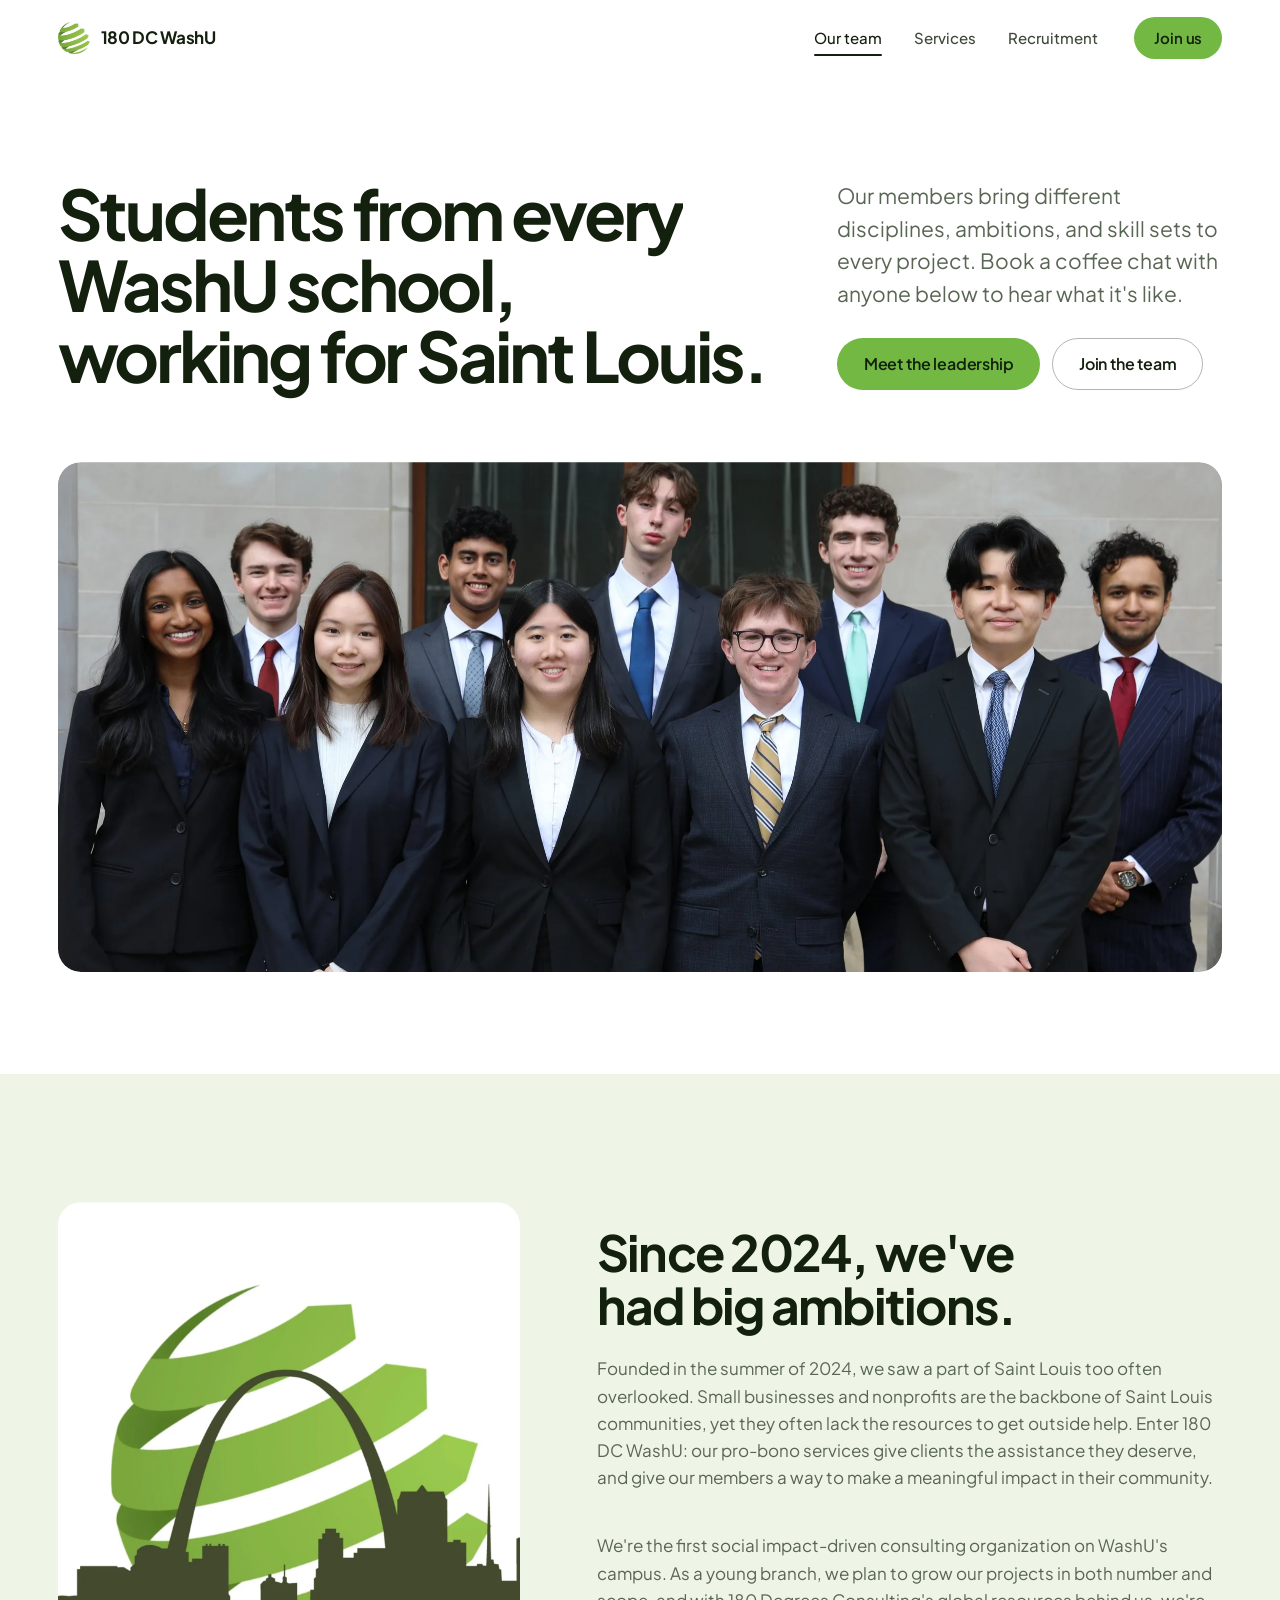
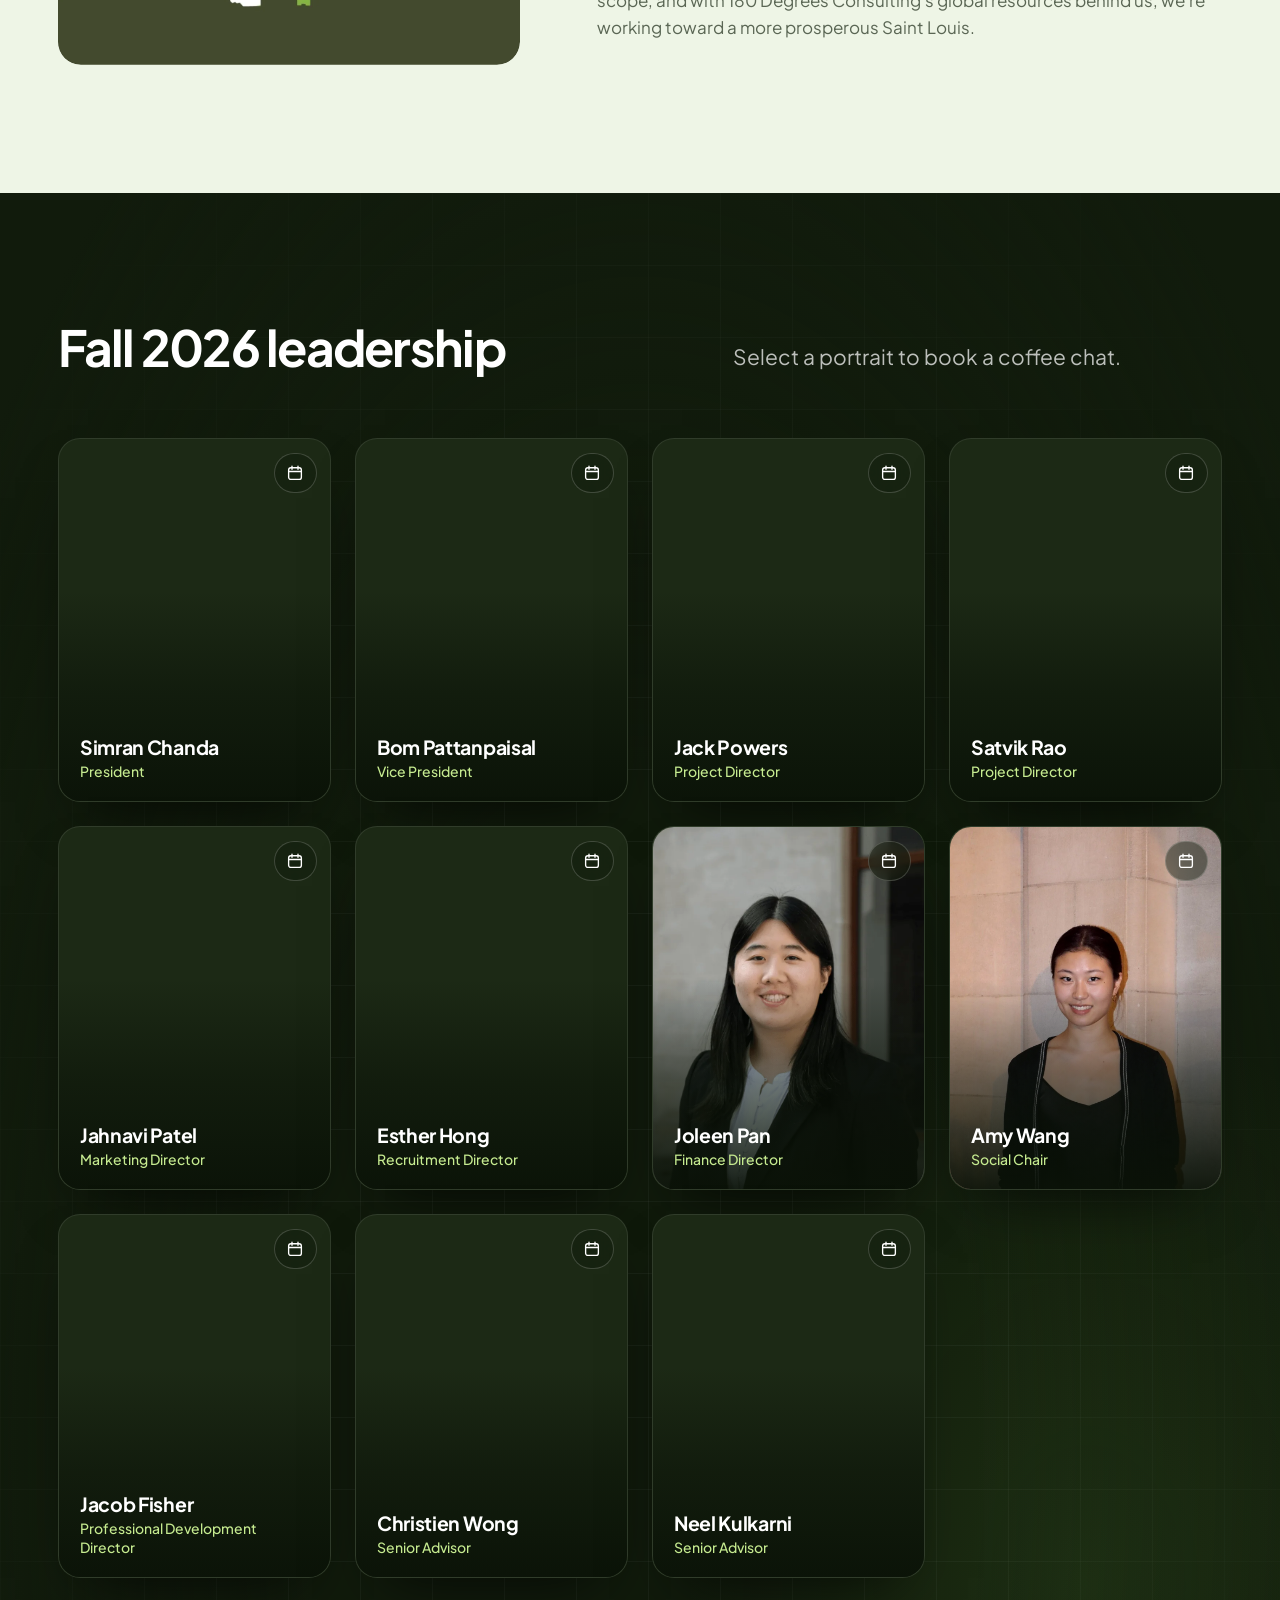
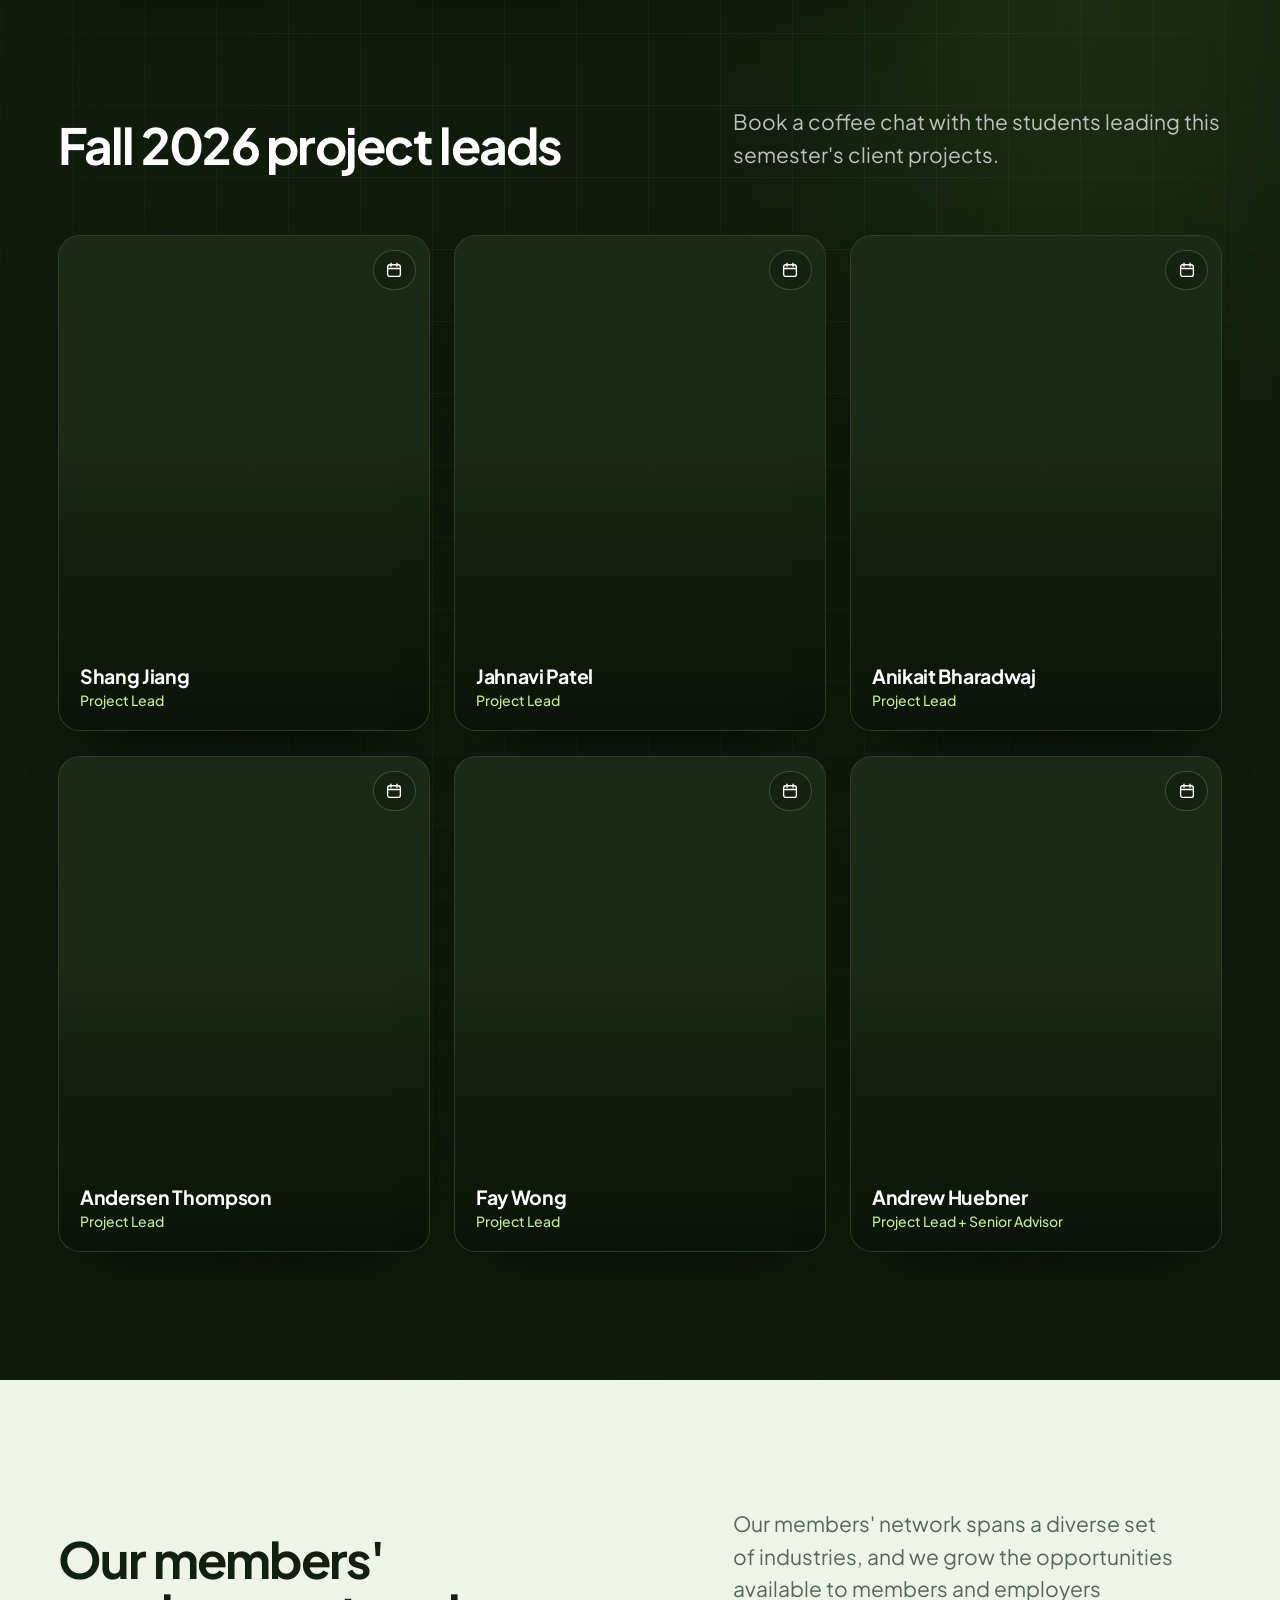
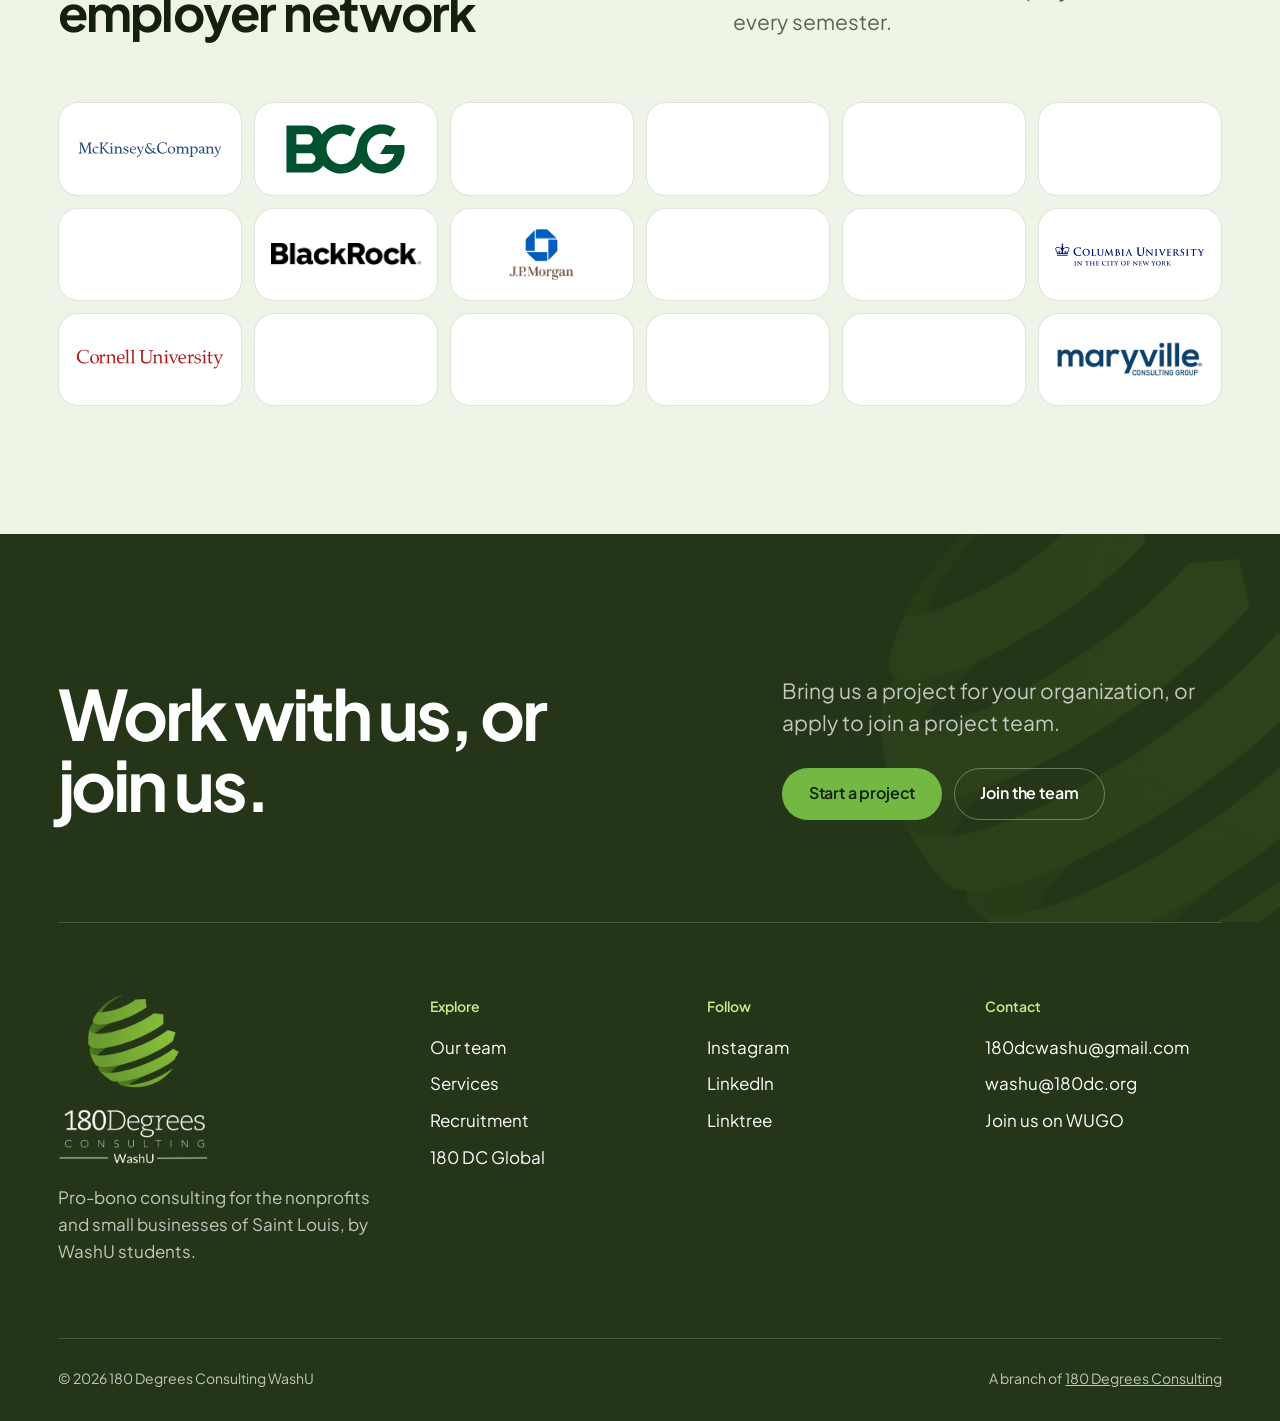
==== commit db8cb13a: "Upgrade capabilities, logos and the team roster - Capabilities are cards led by animated diagrams (h" ====
--- a/our-team/index.html
+++ b/our-team/index.html
@@ -78,163 +78,216 @@
       </div>
     </section>
 
-    <section class="section" id="leadership" aria-labelledby="leadership-title">
-      <div class="wrap">
-        <div class="section-head section-head--split">
-          <h2 class="t-h2" id="leadership-title" data-reveal>Fall 2026 leadership</h2>
-          <p class="t-lede" data-reveal style="--i:1">Select a portrait to book a coffee chat.</p>
-        </div>
-        <ul class="people">
+    <div class="roster-stage">
+      <section class="section section--roster" id="leadership" aria-labelledby="leadership-title">
+        <div class="wrap">
+          <div class="section-head section-head--split">
+            <h2 class="t-h2" id="leadership-title" data-reveal>Fall 2026 leadership</h2>
+            <p class="t-lede" data-reveal style="--i:1">Select a portrait to book a coffee chat.</p>
+          </div>
+          <ul class="people">
           <li class="person" data-reveal style="--i:0">
             <a class="person__link" href="https://cal.com/simran-chanda-kwhoxx/30min" target="_blank" rel="noopener" aria-label="Book a coffee chat with Simran Chanda (opens in a new tab)">
               <span class="person__photo"><img src="../assets/images/team-simran-chanda.webp" alt="" width="1000" height="1000" loading="lazy" decoding="async"></span>
-              <span class="person__cta" aria-hidden="true">Book a coffee chat</span>
-            </a>
-            <h3 class="person__name">Simran Chanda</h3>
-            <p class="person__role">President</p>
+              <span class="person__shade" aria-hidden="true"></span>
+              <span class="person__cta" aria-hidden="true"><svg viewBox="0 0 24 24" aria-hidden="true" focusable="false"><rect x="3.5" y="5" width="17" height="15.5" rx="3"/><path d="M3.5 10h17M8 3v4M16 3v4"/></svg><span>Book a coffee chat</span></span>
+              <span class="person__caption">
+                <span class="person__name">Simran Chanda</span>
+                <span class="person__role">President</span>
+              </span>
+            </a>
           </li>
           <li class="person" data-reveal style="--i:1">
             <a class="person__link" href="https://calendly.com/bomardchavit/30min" target="_blank" rel="noopener" aria-label="Book a coffee chat with Bom Pattanpaisal (opens in a new tab)">
               <span class="person__photo"><img src="../assets/images/team-bom-pattanpaisal.webp" alt="" width="1000" height="1000" loading="lazy" decoding="async"></span>
-              <span class="person__cta" aria-hidden="true">Book a coffee chat</span>
-            </a>
-            <h3 class="person__name">Bom Pattanpaisal</h3>
-            <p class="person__role">Vice President</p>
+              <span class="person__shade" aria-hidden="true"></span>
+              <span class="person__cta" aria-hidden="true"><svg viewBox="0 0 24 24" aria-hidden="true" focusable="false"><rect x="3.5" y="5" width="17" height="15.5" rx="3"/><path d="M3.5 10h17M8 3v4M16 3v4"/></svg><span>Book a coffee chat</span></span>
+              <span class="person__caption">
+                <span class="person__name">Bom Pattanpaisal</span>
+                <span class="person__role">Vice President</span>
+              </span>
+            </a>
           </li>
           <li class="person" data-reveal style="--i:2">
             <a class="person__link" href="https://calendly.com/jack-powers" target="_blank" rel="noopener" aria-label="Book a coffee chat with Jack Powers (opens in a new tab)">
               <span class="person__photo"><img src="../assets/images/team-jack-powers.webp" alt="" width="1000" height="1000" loading="lazy" decoding="async"></span>
-              <span class="person__cta" aria-hidden="true">Book a coffee chat</span>
-            </a>
-            <h3 class="person__name">Jack Powers</h3>
-            <p class="person__role">Project Director</p>
+              <span class="person__shade" aria-hidden="true"></span>
+              <span class="person__cta" aria-hidden="true"><svg viewBox="0 0 24 24" aria-hidden="true" focusable="false"><rect x="3.5" y="5" width="17" height="15.5" rx="3"/><path d="M3.5 10h17M8 3v4M16 3v4"/></svg><span>Book a coffee chat</span></span>
+              <span class="person__caption">
+                <span class="person__name">Jack Powers</span>
+                <span class="person__role">Project Director</span>
+              </span>
+            </a>
           </li>
           <li class="person" data-reveal style="--i:3">
             <a class="person__link" href="https://calendly.com/rao-satvik/30min?month=2026-08" target="_blank" rel="noopener" aria-label="Book a coffee chat with Satvik Rao (opens in a new tab)">
               <span class="person__photo"><img src="../assets/images/team-satvik-rao.webp" alt="" width="1000" height="1000" loading="lazy" decoding="async" style="object-position:54.8% 32.8%"></span>
-              <span class="person__cta" aria-hidden="true">Book a coffee chat</span>
-            </a>
-            <h3 class="person__name">Satvik Rao</h3>
-            <p class="person__role">Project Director</p>
+              <span class="person__shade" aria-hidden="true"></span>
+              <span class="person__cta" aria-hidden="true"><svg viewBox="0 0 24 24" aria-hidden="true" focusable="false"><rect x="3.5" y="5" width="17" height="15.5" rx="3"/><path d="M3.5 10h17M8 3v4M16 3v4"/></svg><span>Book a coffee chat</span></span>
+              <span class="person__caption">
+                <span class="person__name">Satvik Rao</span>
+                <span class="person__role">Project Director</span>
+              </span>
+            </a>
           </li>
           <li class="person" data-reveal style="--i:0">
             <a class="person__link" href="https://calendly.com/j-b-patel-wustl/30min" target="_blank" rel="noopener" aria-label="Book a coffee chat with Jahnavi Patel (opens in a new tab)">
               <span class="person__photo"><img src="../assets/images/team-jahnavi-patel.webp" alt="" width="1000" height="1500" loading="lazy" decoding="async"></span>
-              <span class="person__cta" aria-hidden="true">Book a coffee chat</span>
-            </a>
-            <h3 class="person__name">Jahnavi Patel</h3>
-            <p class="person__role">Marketing Director</p>
+              <span class="person__shade" aria-hidden="true"></span>
+              <span class="person__cta" aria-hidden="true"><svg viewBox="0 0 24 24" aria-hidden="true" focusable="false"><rect x="3.5" y="5" width="17" height="15.5" rx="3"/><path d="M3.5 10h17M8 3v4M16 3v4"/></svg><span>Book a coffee chat</span></span>
+              <span class="person__caption">
+                <span class="person__name">Jahnavi Patel</span>
+                <span class="person__role">Marketing Director</span>
+              </span>
+            </a>
           </li>
           <li class="person" data-reveal style="--i:1">
             <a class="person__link" href="https://calendly.com/ehong789/30min" target="_blank" rel="noopener" aria-label="Book a coffee chat with Esther Hong (opens in a new tab)">
               <span class="person__photo"><img src="../assets/images/team-esther-hong.webp" alt="" width="603" height="795" loading="lazy" decoding="async"></span>
-              <span class="person__cta" aria-hidden="true">Book a coffee chat</span>
-            </a>
-            <h3 class="person__name">Esther Hong</h3>
-            <p class="person__role">Recruitment Director</p>
+              <span class="person__shade" aria-hidden="true"></span>
+              <span class="person__cta" aria-hidden="true"><svg viewBox="0 0 24 24" aria-hidden="true" focusable="false"><rect x="3.5" y="5" width="17" height="15.5" rx="3"/><path d="M3.5 10h17M8 3v4M16 3v4"/></svg><span>Book a coffee chat</span></span>
+              <span class="person__caption">
+                <span class="person__name">Esther Hong</span>
+                <span class="person__role">Recruitment Director</span>
+              </span>
+            </a>
           </li>
           <li class="person" data-reveal style="--i:2">
             <a class="person__link" href="https://calendly.com/jolpan330/30min" target="_blank" rel="noopener" aria-label="Book a coffee chat with Joleen Pan (opens in a new tab)">
               <span class="person__photo"><img src="../assets/images/team-joleen-pan.webp" alt="" width="1000" height="1000" loading="lazy" decoding="async"></span>
-              <span class="person__cta" aria-hidden="true">Book a coffee chat</span>
-            </a>
-            <h3 class="person__name">Joleen Pan</h3>
-            <p class="person__role">Finance Director</p>
+              <span class="person__shade" aria-hidden="true"></span>
+              <span class="person__cta" aria-hidden="true"><svg viewBox="0 0 24 24" aria-hidden="true" focusable="false"><rect x="3.5" y="5" width="17" height="15.5" rx="3"/><path d="M3.5 10h17M8 3v4M16 3v4"/></svg><span>Book a coffee chat</span></span>
+              <span class="person__caption">
+                <span class="person__name">Joleen Pan</span>
+                <span class="person__role">Finance Director</span>
+              </span>
+            </a>
           </li>
           <li class="person" data-reveal style="--i:3">
             <a class="person__link" href="https://calendly.com/amyw2728/30min" target="_blank" rel="noopener" aria-label="Book a coffee chat with Amy Wang (opens in a new tab)">
               <span class="person__photo"><img src="../assets/images/team-amy-wang.webp" alt="" width="1000" height="1370" loading="lazy" decoding="async"></span>
-              <span class="person__cta" aria-hidden="true">Book a coffee chat</span>
-            </a>
-            <h3 class="person__name">Amy Wang</h3>
-            <p class="person__role">Social Chair</p>
+              <span class="person__shade" aria-hidden="true"></span>
+              <span class="person__cta" aria-hidden="true"><svg viewBox="0 0 24 24" aria-hidden="true" focusable="false"><rect x="3.5" y="5" width="17" height="15.5" rx="3"/><path d="M3.5 10h17M8 3v4M16 3v4"/></svg><span>Book a coffee chat</span></span>
+              <span class="person__caption">
+                <span class="person__name">Amy Wang</span>
+                <span class="person__role">Social Chair</span>
+              </span>
+            </a>
           </li>
           <li class="person" data-reveal style="--i:0">
             <a class="person__link" href="https://calendly.com/fisher-j-e-wustl/180degree-consulting-coffee-chat" target="_blank" rel="noopener" aria-label="Book a coffee chat with Jacob Fisher (opens in a new tab)">
               <span class="person__photo"><img src="../assets/images/team-jacob-fisher.webp" alt="" width="1000" height="751" loading="lazy" decoding="async"></span>
-              <span class="person__cta" aria-hidden="true">Book a coffee chat</span>
-            </a>
-            <h3 class="person__name">Jacob Fisher</h3>
-            <p class="person__role">Professional Development Director</p>
+              <span class="person__shade" aria-hidden="true"></span>
+              <span class="person__cta" aria-hidden="true"><svg viewBox="0 0 24 24" aria-hidden="true" focusable="false"><rect x="3.5" y="5" width="17" height="15.5" rx="3"/><path d="M3.5 10h17M8 3v4M16 3v4"/></svg><span>Book a coffee chat</span></span>
+              <span class="person__caption">
+                <span class="person__name">Jacob Fisher</span>
+                <span class="person__role">Professional Development Director</span>
+              </span>
+            </a>
           </li>
           <li class="person" data-reveal style="--i:1">
             <a class="person__link" href="https://calendly.com/christienwong/meeting" target="_blank" rel="noopener" aria-label="Book a coffee chat with Christien Wong (opens in a new tab)">
               <span class="person__photo"><img src="../assets/images/team-christien-wong.webp" alt="" width="1000" height="1500" loading="lazy" decoding="async"></span>
-              <span class="person__cta" aria-hidden="true">Book a coffee chat</span>
-            </a>
-            <h3 class="person__name">Christien Wong</h3>
-            <p class="person__role">Senior Advisor</p>
+              <span class="person__shade" aria-hidden="true"></span>
+              <span class="person__cta" aria-hidden="true"><svg viewBox="0 0 24 24" aria-hidden="true" focusable="false"><rect x="3.5" y="5" width="17" height="15.5" rx="3"/><path d="M3.5 10h17M8 3v4M16 3v4"/></svg><span>Book a coffee chat</span></span>
+              <span class="person__caption">
+                <span class="person__name">Christien Wong</span>
+                <span class="person__role">Senior Advisor</span>
+              </span>
+            </a>
           </li>
           <li class="person" data-reveal style="--i:2">
             <a class="person__link" href="https://calendly.com/nkulkarni543/30min" target="_blank" rel="noopener" aria-label="Book a coffee chat with Neel Kulkarni (opens in a new tab)">
               <span class="person__photo"><img src="../assets/images/team-neel-kulkarni.webp" alt="" width="1000" height="1000" loading="lazy" decoding="async"></span>
-              <span class="person__cta" aria-hidden="true">Book a coffee chat</span>
-            </a>
-            <h3 class="person__name">Neel Kulkarni</h3>
-            <p class="person__role">Senior Advisor</p>
+              <span class="person__shade" aria-hidden="true"></span>
+              <span class="person__cta" aria-hidden="true"><svg viewBox="0 0 24 24" aria-hidden="true" focusable="false"><rect x="3.5" y="5" width="17" height="15.5" rx="3"/><path d="M3.5 10h17M8 3v4M16 3v4"/></svg><span>Book a coffee chat</span></span>
+              <span class="person__caption">
+                <span class="person__name">Neel Kulkarni</span>
+                <span class="person__role">Senior Advisor</span>
+              </span>
+            </a>
           </li>
         </ul>
-      </div>
-    </section>
-
-    <section class="section section--flush-top" aria-labelledby="leads-title">
-      <div class="wrap">
-        <div class="section-head section-head--split">
-          <h2 class="t-h2" id="leads-title" data-reveal>Fall 2026 project leads</h2>
-          <p class="t-lede" data-reveal style="--i:1">Book a coffee chat with the students leading this semester's client projects.</p>
-        </div>
-        <ul class="people people--three">
+        </div>
+      </section>
+
+      <section class="section section--roster section--roster-cont section--flush-top" aria-labelledby="leads-title">
+        <div class="wrap">
+          <div class="section-head section-head--split">
+            <h2 class="t-h2" id="leads-title" data-reveal>Fall 2026 project leads</h2>
+            <p class="t-lede" data-reveal style="--i:1">Book a coffee chat with the students leading this semester's client projects.</p>
+          </div>
+          <ul class="people people--three">
           <li class="person" data-reveal style="--i:0">
             <a class="person__link" href="https://calendly.com/shangjiang1318/30min" target="_blank" rel="noopener" aria-label="Book a coffee chat with Shang Jiang (opens in a new tab)">
               <span class="person__photo"><img src="../assets/images/team-shang-jiang.webp" alt="" width="800" height="800" loading="lazy" decoding="async" style="object-position:78% 52.8%"></span>
-              <span class="person__cta" aria-hidden="true">Book a coffee chat</span>
-            </a>
-            <h3 class="person__name">Shang Jiang</h3>
-            <p class="person__role">Project Lead</p>
+              <span class="person__shade" aria-hidden="true"></span>
+              <span class="person__cta" aria-hidden="true"><svg viewBox="0 0 24 24" aria-hidden="true" focusable="false"><rect x="3.5" y="5" width="17" height="15.5" rx="3"/><path d="M3.5 10h17M8 3v4M16 3v4"/></svg><span>Book a coffee chat</span></span>
+              <span class="person__caption">
+                <span class="person__name">Shang Jiang</span>
+                <span class="person__role">Project Lead</span>
+              </span>
+            </a>
           </li>
           <li class="person" data-reveal style="--i:1">
             <a class="person__link" href="https://calendly.com/j-b-patel-wustl/30min" target="_blank" rel="noopener" aria-label="Book a coffee chat with Jahnavi Patel (opens in a new tab)">
               <span class="person__photo"><img src="../assets/images/team-jahnavi-patel.webp" alt="" width="1000" height="1500" loading="lazy" decoding="async"></span>
-              <span class="person__cta" aria-hidden="true">Book a coffee chat</span>
-            </a>
-            <h3 class="person__name">Jahnavi Patel</h3>
-            <p class="person__role">Project Lead</p>
+              <span class="person__shade" aria-hidden="true"></span>
+              <span class="person__cta" aria-hidden="true"><svg viewBox="0 0 24 24" aria-hidden="true" focusable="false"><rect x="3.5" y="5" width="17" height="15.5" rx="3"/><path d="M3.5 10h17M8 3v4M16 3v4"/></svg><span>Book a coffee chat</span></span>
+              <span class="person__caption">
+                <span class="person__name">Jahnavi Patel</span>
+                <span class="person__role">Project Lead</span>
+              </span>
+            </a>
           </li>
           <li class="person" data-reveal style="--i:2">
             <a class="person__link" href="https://calendly.com/anikaitbh/30-min-meeting" target="_blank" rel="noopener" aria-label="Book a coffee chat with Anikait Bharadwaj (opens in a new tab)">
               <span class="person__photo"><img src="../assets/images/team-anikait-bharadwaj.webp" alt="" width="1000" height="1500" loading="lazy" decoding="async"></span>
-              <span class="person__cta" aria-hidden="true">Book a coffee chat</span>
-            </a>
-            <h3 class="person__name">Anikait Bharadwaj</h3>
-            <p class="person__role">Project Lead</p>
+              <span class="person__shade" aria-hidden="true"></span>
+              <span class="person__cta" aria-hidden="true"><svg viewBox="0 0 24 24" aria-hidden="true" focusable="false"><rect x="3.5" y="5" width="17" height="15.5" rx="3"/><path d="M3.5 10h17M8 3v4M16 3v4"/></svg><span>Book a coffee chat</span></span>
+              <span class="person__caption">
+                <span class="person__name">Anikait Bharadwaj</span>
+                <span class="person__role">Project Lead</span>
+              </span>
+            </a>
           </li>
           <li class="person" data-reveal style="--i:3">
             <a class="person__link" href="https://calendly.com/a-d-thompson-wustl/30min?month=2026-08" target="_blank" rel="noopener" aria-label="Book a coffee chat with Andersen Thompson (opens in a new tab)">
               <span class="person__photo"><img src="../assets/images/team-andersen-thompson.webp" alt="" width="1000" height="1776" loading="lazy" decoding="async"></span>
-              <span class="person__cta" aria-hidden="true">Book a coffee chat</span>
-            </a>
-            <h3 class="person__name">Andersen Thompson</h3>
-            <p class="person__role">Project Lead</p>
+              <span class="person__shade" aria-hidden="true"></span>
+              <span class="person__cta" aria-hidden="true"><svg viewBox="0 0 24 24" aria-hidden="true" focusable="false"><rect x="3.5" y="5" width="17" height="15.5" rx="3"/><path d="M3.5 10h17M8 3v4M16 3v4"/></svg><span>Book a coffee chat</span></span>
+              <span class="person__caption">
+                <span class="person__name">Andersen Thompson</span>
+                <span class="person__role">Project Lead</span>
+              </span>
+            </a>
           </li>
           <li class="person" data-reveal style="--i:0">
             <a class="person__link" href="https://calendly.com/fay-w-wustl/30min" target="_blank" rel="noopener" aria-label="Book a coffee chat with Fay Wong (opens in a new tab)">
               <span class="person__photo"><img src="../assets/images/team-fay-wong.webp" alt="" width="1000" height="1500" loading="lazy" decoding="async"></span>
-              <span class="person__cta" aria-hidden="true">Book a coffee chat</span>
-            </a>
-            <h3 class="person__name">Fay Wong</h3>
-            <p class="person__role">Project Lead</p>
+              <span class="person__shade" aria-hidden="true"></span>
+              <span class="person__cta" aria-hidden="true"><svg viewBox="0 0 24 24" aria-hidden="true" focusable="false"><rect x="3.5" y="5" width="17" height="15.5" rx="3"/><path d="M3.5 10h17M8 3v4M16 3v4"/></svg><span>Book a coffee chat</span></span>
+              <span class="person__caption">
+                <span class="person__name">Fay Wong</span>
+                <span class="person__role">Project Lead</span>
+              </span>
+            </a>
           </li>
           <li class="person" data-reveal style="--i:1">
             <a class="person__link" href="https://cal.com/andrew-huebner-bfiinx" target="_blank" rel="noopener" aria-label="Book a coffee chat with Andrew Huebner (opens in a new tab)">
               <span class="person__photo"><img src="../assets/images/team-andrew-huebner.webp" alt="" width="1000" height="1500" loading="lazy" decoding="async" style="object-position:44% 15.2%"></span>
-              <span class="person__cta" aria-hidden="true">Book a coffee chat</span>
-            </a>
-            <h3 class="person__name">Andrew Huebner</h3>
-            <p class="person__role">Project Lead + Senior Advisor</p>
+              <span class="person__shade" aria-hidden="true"></span>
+              <span class="person__cta" aria-hidden="true"><svg viewBox="0 0 24 24" aria-hidden="true" focusable="false"><rect x="3.5" y="5" width="17" height="15.5" rx="3"/><path d="M3.5 10h17M8 3v4M16 3v4"/></svg><span>Book a coffee chat</span></span>
+              <span class="person__caption">
+                <span class="person__name">Andrew Huebner</span>
+                <span class="person__role">Project Lead + Senior Advisor</span>
+              </span>
+            </a>
           </li>
         </ul>
-      </div>
-    </section>
+        </div>
+      </section>
+    </div>
 
     <section class="section section--mint" aria-labelledby="network-title">
       <div class="wrap">
--- a/assets/css/site.css
+++ b/assets/css/site.css
@@ -712,83 +712,308 @@
   transition: opacity 0.25s linear;
 }
 
-/* ---------- Capabilities (home): clean rows ---------- */
-.cap-rows {
-  border-top: 1px solid var(--line-strong);
-}
-
-.cap-row {
-  display: grid;
-  grid-template-columns: 3rem minmax(0, 0.8fr) minmax(0, 1.6fr);
+/* ---------- Capabilities (home): cards led by a diagram of the work ---------- */
+.cap-cards {
+  display: grid;
+  grid-template-columns: repeat(3, minmax(0, 1fr));
+  gap: clamp(1rem, 1.6vw, 1.5rem);
+}
+
+.cap-card {
+  display: grid;
+  grid-template-rows: auto 1fr;
+  overflow: hidden;
+  border: 1px solid var(--line);
+  border-radius: 26px;
+  background: var(--paper);
+  box-shadow: 0 1px 0 rgb(19 32 14 / 0.04);
+  transition: translate 0.6s var(--ease), box-shadow 0.6s var(--ease), border-color 0.4s ease;
+}
+
+@media (hover: hover) {
+  .cap-card:hover {
+    translate: 0 -6px;
+    border-color: rgb(115 184 66 / 0.5);
+    box-shadow: 0 30px 60px -34px rgb(36 54 23 / 0.5);
+  }
+}
+
+/* A drawing board: soft green light over a dot grid */
+.art-panel {
+  position: relative;
+  display: grid;
+  place-items: center;
+  overflow: hidden;
+  background:
+    radial-gradient(circle at 1px 1px, rgb(36 54 23 / 0.14) 1px, transparent 0) 0 0 / 18px 18px,
+    radial-gradient(90% 90% at 50% 10%, #fbfdf8 0%, #eaf3df 100%);
+}
+
+.art-panel::after {
+  content: "";
+  position: absolute;
+  inset: 0;
+  background: radial-gradient(60% 60% at 50% 100%, rgb(115 184 66 / 0.16), transparent 70%);
+  pointer-events: none;
+}
+
+.cap-card__art {
+  aspect-ratio: 16 / 10;
+  padding: 1.75rem 1.75rem 1.5rem;
+  border-bottom: 1px solid var(--line);
+}
+
+.art-panel svg {
+  position: relative;
+  z-index: 1;
+  width: 100%;
+  max-width: 320px;
+  height: auto;
+  overflow: visible;
+}
+
+.cap-card__body {
+  display: grid;
+  align-content: start;
+  gap: 1.1rem;
+  padding: 1.5rem 1.6rem 1.8rem;
+}
+
+.cap-card__title {
+  display: flex;
   align-items: center;
-  gap: clamp(1rem, 3vw, 2.5rem);
-  padding: clamp(1.4rem, 2.6vw, 2rem) 0;
-  border-bottom: 1px solid var(--line);
-  transition: background-color 0.4s ease;
-}
-
-.cap-row__icon,
-.cap__icon {
-  display: grid;
+  gap: 0.8rem;
+  font-size: clamp(1.3125rem, 1.15rem + 0.5vw, 1.625rem);
+  font-weight: 700;
+  letter-spacing: -0.025em;
+  line-height: 1.15;
+}
+
+.cap-card__icon {
+  display: grid;
+  flex: none;
   place-items: center;
-  width: 3rem;
-  height: 3rem;
-  border-radius: 14px;
-  background: var(--paper);
-  color: var(--green-ink);
-  transition: background-color 0.4s ease, color 0.4s ease, transform 0.5s var(--ease);
-}
-
-.cap-row__icon svg,
-.cap__icon svg {
-  width: 24px;
-  height: 24px;
+  width: 2.5rem;
+  height: 2.5rem;
+  border-radius: 12px;
+  background: var(--canopy);
+  color: var(--sprout);
+  transition: background-color 0.4s ease, color 0.4s ease, rotate 0.6s var(--ease);
+}
+
+.cap-card__icon svg {
+  width: 20px;
+  height: 20px;
   fill: none;
   stroke: currentColor;
   stroke-linecap: round;
   stroke-linejoin: round;
-  stroke-width: 1.75;
-}
-
-.cap-row__title {
-  font-size: clamp(1.375rem, 1.15rem + 0.8vw, 1.875rem);
-  font-weight: 700;
-  letter-spacing: -0.025em;
-  line-height: 1.15;
-}
-
-.cap-row__items {
-  display: flex;
-  flex-wrap: wrap;
-  gap: 0.5rem;
-}
-
-.cap-row__items li {
-  padding: 0.45rem 0.9rem;
-  border: 1px solid var(--line-strong);
-  border-radius: 999px;
-  background: rgb(255 255 255 / 0.55);
-  font-size: 0.9375rem;
-  line-height: 1.3;
+  stroke-width: 1.8;
 }
 
 @media (hover: hover) {
-  .cap-row:hover .cap-row__icon {
+  .cap-card:hover .cap-card__icon {
     background: var(--green);
     color: var(--ink);
-    transform: rotate(-6deg);
-  }
-}
-
-@media (max-width: 900px) {
-  .cap-row {
-    grid-template-columns: 3rem minmax(0, 1fr);
-    row-gap: 1rem;
-  }
-
-  .cap-row__items {
-    grid-column: 1 / -1;
-  }
+    rotate: -8deg;
+  }
+}
+
+.cap-card__list {
+  display: grid;
+  gap: 0.6rem;
+}
+
+.cap-card__list li {
+  display: flex;
+  align-items: flex-start;
+  gap: 0.65rem;
+  color: var(--muted);
+  font-size: 0.96875rem;
+  line-height: 1.45;
+}
+
+.check {
+  flex: none;
+  width: 1.05rem;
+  height: 1.05rem;
+  margin-top: 0.12rem;
+  fill: rgb(115 184 66 / 0.16);
+  stroke: var(--green-ink);
+  stroke-linecap: round;
+  stroke-linejoin: round;
+  stroke-width: 1.6;
+}
+
+@media (max-width: 1000px) {
+  .cap-cards {
+    grid-template-columns: repeat(2, minmax(0, 1fr));
+  }
+}
+
+@media (max-width: 640px) {
+  .cap-cards {
+    grid-template-columns: minmax(0, 1fr);
+  }
+}
+
+/* The diagrams: brand-green line drawings that draw themselves */
+.art-line {
+  fill: none;
+  stroke: var(--canopy);
+  stroke-linecap: round;
+  stroke-linejoin: round;
+  stroke-width: 2;
+}
+
+.art-line--bold {
+  stroke-width: 2.5;
+}
+
+.art-line--hot {
+  stroke: var(--green);
+  stroke-width: 3.5;
+}
+
+.art-node {
+  fill: var(--paper);
+  stroke: var(--canopy);
+  stroke-width: 2;
+}
+
+.art-point {
+  fill: var(--canopy);
+}
+
+.art-node--hot,
+.art-shape--hot {
+  fill: var(--green);
+}
+
+.art-shape {
+  stroke: var(--canopy);
+  stroke-width: 2;
+}
+
+.art-shape--glass {
+  fill: rgb(115 184 66 / 0.22);
+  stroke-width: 2.5;
+}
+
+.art-bar {
+  fill: var(--paper);
+  stroke: var(--canopy);
+  stroke-width: 2;
+  vector-effect: non-scaling-stroke;
+}
+
+.art-bar--hot {
+  fill: var(--green);
+}
+
+.art-seat {
+  fill: var(--green);
+  stroke: var(--canopy);
+  stroke-width: 1.5;
+}
+
+.art-runner {
+  fill: var(--canopy);
+  opacity: 0;
+}
+
+.art-runner.is-running {
+  opacity: 1;
+  transition: opacity 0.3s ease;
+}
+
+.art-draw {
+  stroke-dasharray: 1 1;
+}
+
+.art-spin,
+.art-drift {
+  transform-box: view-box;
+  transform-origin: 180px 90px;
+}
+
+@media (prefers-reduced-motion: no-preference) {
+  .js [data-reveal] .art-draw {
+    stroke-dashoffset: 1;
+    transition: stroke-dashoffset 1.1s var(--ease-io) calc(var(--d, 0s) + 0.25s);
+  }
+
+  .js [data-reveal] .art-pop {
+    transform: scale(0);
+    transform-box: fill-box;
+    transform-origin: center;
+    transition: transform 0.7s cubic-bezier(0.34, 1.56, 0.64, 1) calc(var(--d, 0s) + 0.25s);
+  }
+
+  .js [data-reveal] .art-grow {
+    transform: scaleY(0);
+    transform-box: fill-box;
+    transform-origin: 50% 100%;
+    transition: transform 0.9s var(--ease) calc(var(--d, 0s) + 0.25s);
+  }
+
+  .js [data-reveal] .art-fade {
+    opacity: 0;
+    transition: opacity 0.4s ease calc(var(--d, 0s) + 0.25s);
+  }
+
+  .js [data-reveal] .art-seat {
+    fill: var(--paper);
+    transition: fill 0.4s ease calc(var(--d, 0s) + 0.25s);
+  }
+
+  .js [data-reveal].is-in .art-draw {
+    stroke-dashoffset: 0;
+  }
+
+  .js [data-reveal].is-in .art-pop,
+  .js [data-reveal].is-in .art-grow {
+    transform: none;
+  }
+
+  .js [data-reveal].is-in .art-fade {
+    opacity: 1;
+  }
+
+  .js [data-reveal].is-in .art-seat {
+    fill: var(--green);
+  }
+
+  [data-reveal].is-in .art-spin {
+    animation: art-spin 18s linear 1.6s infinite;
+  }
+
+  [data-reveal].is-in .art-wave {
+    animation: art-wave 2.6s ease-in-out calc(var(--w, 0s) + 1.4s) infinite;
+  }
+
+  [data-reveal].is-in .art-drift {
+    animation: art-drift 4s ease-in-out 2.4s infinite;
+  }
+
+  /* Cards keep their own hover movement alongside the reveal */
+  .js .cap-card[data-reveal] {
+    transition: opacity 1s var(--ease), transform 1.2s var(--ease), translate 0.6s var(--ease), box-shadow 0.6s var(--ease), border-color 0.4s ease;
+  }
+}
+
+@keyframes art-spin {
+  to { transform: rotate(360deg); }
+}
+
+@keyframes art-wave {
+  0%, 100% { opacity: 1; }
+  50% { opacity: 0.25; }
+}
+
+@keyframes art-drift {
+  0%, 100% { transform: translate(0, 0); }
+  50% { transform: translate(-34px, 12px); }
 }
 
 /* ---------- Capabilities (services): a sticky index beside the details ---------- */
@@ -836,6 +1061,13 @@
   display: grid;
   gap: 1.25rem;
   scroll-margin-top: calc(var(--header-h) + 2rem);
+}
+
+.cap__visual {
+  aspect-ratio: 16 / 9;
+  padding: 1.75rem;
+  border: 1px solid var(--line);
+  border-radius: 24px;
 }
 
 .cap__name {
@@ -908,9 +1140,6 @@
   width: 100%;
   height: clamp(4rem, 6vw, 5.5rem);
   object-fit: contain;
-  filter: grayscale(1);
-  opacity: 0.8;
-  transition: filter 0.5s ease, opacity 0.5s ease;
 }
 
 .logos__item span {
@@ -923,11 +1152,6 @@
   border-color: var(--line-strong);
   box-shadow: 0 18px 40px -24px rgb(19 32 14 / 0.35);
   transform: translateY(-3px);
-}
-
-.logos__item:hover img {
-  filter: none;
-  opacity: 1;
 }
 
 .logos--network {
@@ -1006,11 +1230,127 @@
   }
 }
 
-/* ---------- People ---------- */
+/* ---------- The roster: a dark stage with a slow green aura ---------- */
+.section--roster,
+.roster-stage {
+  --focus: var(--sprout);
+  position: relative;
+  isolation: isolate;
+  overflow: hidden;
+  background-color: #111b0c;
+  /* A faint grid, faded out toward the edges by the vignette laid over it */
+  background-image:
+    radial-gradient(75% 70% at 50% 45%, rgb(17 27 12 / 0) 35%, #111b0c 85%),
+    linear-gradient(rgb(255 255 255 / 0.04) 1px, transparent 1px),
+    linear-gradient(90deg, rgb(255 255 255 / 0.04) 1px, transparent 1px);
+  background-size: 100% 100%, 72px 72px, 72px 72px;
+  color: var(--on-dark);
+}
+
+.section--roster::before,
+.section--roster::after,
+.roster-stage::before,
+.roster-stage::after {
+  content: "";
+  position: absolute;
+  z-index: -1;
+  border-radius: 50%;
+  pointer-events: none;
+}
+
+.section--roster::before,
+.roster-stage::before {
+  left: -18%;
+  top: -35%;
+  width: min(80vw, 1100px);
+  aspect-ratio: 1;
+  background: radial-gradient(closest-side, rgb(115 184 66 / 0.32), rgb(115 184 66 / 0.08) 55%, transparent 72%);
+}
+
+.section--roster::after,
+.roster-stage::after {
+  right: -14%;
+  bottom: -45%;
+  width: min(70vw, 900px);
+  aspect-ratio: 1;
+  background: radial-gradient(closest-side, rgb(198 235 144 / 0.16), transparent 70%);
+}
+
+.section--roster > .wrap,
+.section--roster > .strip {
+  position: relative;
+}
+
+/* Several roster sections on one stage share its background, so they run
+   together without a seam; a third glow keeps a tall stage lit in the middle */
+.roster-stage {
+  background-image:
+    radial-gradient(45% 30% at 85% 50%, rgb(115 184 66 / 0.12), transparent 70%),
+    radial-gradient(75% 70% at 50% 45%, rgb(17 27 12 / 0) 35%, #111b0c 85%),
+    linear-gradient(rgb(255 255 255 / 0.04) 1px, transparent 1px),
+    linear-gradient(90deg, rgb(255 255 255 / 0.04) 1px, transparent 1px);
+  background-size: 100% 100%, 100% 100%, 72px 72px, 72px 72px;
+}
+
+.roster-stage .section--roster {
+  overflow: visible;
+  isolation: auto;
+  background: none;
+}
+
+.roster-stage .section--roster::before,
+.roster-stage .section--roster::after {
+  content: none;
+}
+
+.section--roster-cont {
+  padding-top: 0;
+}
+
+.section--roster .t-h2 {
+  color: var(--on-dark);
+}
+
+.section--roster .t-lede {
+  color: var(--on-dark-muted);
+}
+
+.section--roster .round-btn {
+  border-color: var(--line-dark);
+  color: var(--on-dark);
+}
+
+.section--roster .round-btn:hover {
+  border-color: var(--on-dark);
+  background: var(--on-dark);
+  color: var(--ink);
+}
+
+@media (prefers-reduced-motion: no-preference) {
+  .section--roster::before,
+  .roster-stage::before {
+    animation: aura-a 24s ease-in-out infinite alternate;
+  }
+
+  .section--roster::after,
+  .roster-stage::after {
+    animation: aura-b 30s ease-in-out infinite alternate;
+  }
+}
+
+@keyframes aura-a {
+  to { transform: translate(14vw, 12%) scale(1.15); }
+}
+
+@keyframes aura-b {
+  to { transform: translate(-12vw, -10%) scale(1.1); }
+}
+
+/* ---------- People: portrait cards with the name on the photo ---------- */
 .people {
   display: grid;
   grid-template-columns: repeat(4, minmax(0, 1fr));
-  gap: clamp(2rem, 3vw, 3rem) clamp(1rem, 2vw, 1.75rem);
+  gap: clamp(1rem, 2vw, 1.5rem);
 }
 
 .people--three {
@@ -1018,67 +1358,146 @@
 }
 
 .person__link {
+  --rx: 0deg;
+  --ry: 0deg;
   position: relative;
   display: block;
   overflow: hidden;
-  aspect-ratio: 4 / 5;
-  border-radius: var(--r-card);
-  background: #dde6d4;
+  aspect-ratio: 3 / 4;
+  border: 1px solid rgb(255 255 255 / 0.09);
+  border-radius: 22px;
+  background: #1c2915;
+  box-shadow: 0 30px 60px -30px rgb(0 0 0 / 0.75);
+  color: var(--on-dark);
   text-decoration: none;
   isolation: isolate;
+  transform: perspective(1000px) rotateX(var(--rx)) rotateY(var(--ry));
+  transition: transform 0.6s var(--ease), box-shadow 0.5s ease, border-color 0.4s ease;
 }
 
 .person__photo img {
   width: 100%;
   height: 100%;
   object-fit: cover;
-  transition: transform 0.9s var(--ease);
+  filter: saturate(0.88) contrast(1.06);
+  transition: transform 1s var(--ease), filter 0.6s ease;
+}
+
+.person__shade {
+  position: absolute;
+  inset: 0;
+  z-index: 1;
+  background: linear-gradient(180deg, rgb(10 18 7 / 0) 42%, rgb(10 18 7 / 0.55) 70%, rgb(10 18 7 / 0.94) 100%);
+  pointer-events: none;
+}
+
+/* A soft light follows the pointer across the card */
+.person__link::after {
+  content: "";
+  position: absolute;
+  inset: 0;
+  z-index: 2;
+  background: radial-gradient(360px circle at var(--mx, 50%) var(--my, 0%), rgb(198 235 144 / 0.24), transparent 45%);
+  opacity: 0;
+  transition: opacity 0.4s ease;
+  pointer-events: none;
+}
+
+.person__caption {
+  position: absolute;
+  left: 0;
+  right: 0;
+  bottom: 0;
+  z-index: 3;
+  display: grid;
+  gap: 0.15rem;
+  padding: 1.25rem 1.3rem 1.3rem;
+  transition: transform 0.6s var(--ease);
+}
+
+.person__name {
+  font-size: clamp(1.0625rem, 0.98rem + 0.3vw, 1.25rem);
+  font-weight: 700;
+  letter-spacing: -0.015em;
+  line-height: 1.25;
+}
+
+.person__role {
+  color: var(--sprout);
+  font-size: 0.875rem;
+  font-weight: 500;
+  line-height: 1.35;
 }
 
 .person__cta {
   position: absolute;
-  left: 0.85rem;
-  bottom: 0.85rem;
-  padding: 0.5rem 0.95rem;
+  top: 0.85rem;
+  right: 0.85rem;
+  z-index: 3;
+  display: flex;
+  align-items: center;
+  height: 2.5rem;
+  padding: 0 0.7rem;
+  border: 1px solid rgb(255 255 255 / 0.18);
   border-radius: 999px;
+  background: rgb(17 27 12 / 0.45);
+  color: var(--on-dark);
+  font-size: 0.8125rem;
+  font-weight: 600;
+  -webkit-backdrop-filter: blur(10px);
+  backdrop-filter: blur(10px);
+  transition: background-color 0.35s ease, color 0.35s ease, border-color 0.35s ease;
+}
+
+.person__cta svg {
+  flex: none;
+  width: 18px;
+  height: 18px;
+  fill: none;
+  stroke: currentColor;
+  stroke-linecap: round;
+  stroke-linejoin: round;
+  stroke-width: 1.8;
+}
+
+.person__cta span {
+  max-width: 0;
+  overflow: hidden;
+  white-space: nowrap;
+  transition: max-width 0.55s var(--ease), margin 0.55s var(--ease);
+}
+
+.person__link:hover,
+.person__link:focus-visible {
+  border-color: rgb(198 235 144 / 0.5);
+  box-shadow: 0 0 0 1px rgb(115 184 66 / 0.35), 0 40px 80px -30px rgb(115 184 66 / 0.5);
+}
+
+.person__link:hover::after {
+  opacity: 1;
+}
+
+.person__link:hover .person__photo img,
+.person__link:focus-visible .person__photo img {
+  filter: saturate(1.05) contrast(1.06);
+  transform: scale(1.06);
+}
+
+.person__link:hover .person__caption {
+  transform: translateY(-4px);
+}
+
+.person__link:hover .person__cta,
+.person__link:focus-visible .person__cta {
+  border-color: var(--green);
   background: var(--green);
   color: var(--ink);
-  font-size: 0.875rem;
-  font-weight: 600;
-  line-height: 1.2;
-  opacity: 0;
-  transform: translateY(8px);
-  transition: opacity 0.4s ease, transform 0.55s var(--ease);
-}
-
-.person__link:hover .person__cta,
-.person__link:focus-visible .person__cta {
-  opacity: 1;
-  transform: none;
-}
-
-.person__link:hover .person__photo img {
-  transform: scale(1.045);
-}
-
-.person__name {
-  margin-top: 1rem;
-  font-size: 1.125rem;
-  font-weight: 700;
-  letter-spacing: -0.015em;
-  line-height: 1.3;
-}
-
-.person__role {
-  color: var(--muted);
-  font-size: 0.9375rem;
-}
-
-@media (hover: none) {
-  .person__cta {
-    opacity: 1;
-    transform: none;
-  }
+}
+
+.person__link:hover .person__cta span,
+.person__link:focus-visible .person__cta span {
+  max-width: 11rem;
+  margin-left: 0.45rem;
 }
 
 @media (max-width: 1100px) {
@@ -1091,6 +1510,17 @@
   .people,
   .people--three {
     grid-template-columns: repeat(2, minmax(0, 1fr));
+  }
+
+  .person__caption {
+    padding: 0.9rem 0.95rem 1rem;
+  }
+
+  .person__cta {
+    top: 0.6rem;
+    right: 0.6rem;
+    height: 2.25rem;
+    padding: 0 0.55rem;
   }
 }
 
@@ -1119,11 +1549,11 @@
   display: flex;
   gap: clamp(1rem, 2vw, 1.5rem);
   width: max-content;
-  padding-inline: var(--edge);
+  padding: 0.75rem var(--edge) 2.5rem;
 }
 
 .strip .person {
-  width: clamp(220px, 21vw, 280px);
+  width: clamp(240px, 22vw, 300px);
   scroll-snap-align: start;
   scroll-margin-inline: var(--edge);
 }
@@ -1205,14 +1635,6 @@
   max-width: 11rem;
   height: clamp(2.25rem, 3.5vw, 3rem);
   object-fit: contain;
-  filter: grayscale(1);
-  opacity: 0.7;
-  transition: filter 0.4s ease, opacity 0.4s ease;
-}
-
-.marquee__list img:hover {
-  filter: none;
-  opacity: 1;
 }
 
 @keyframes marquee {
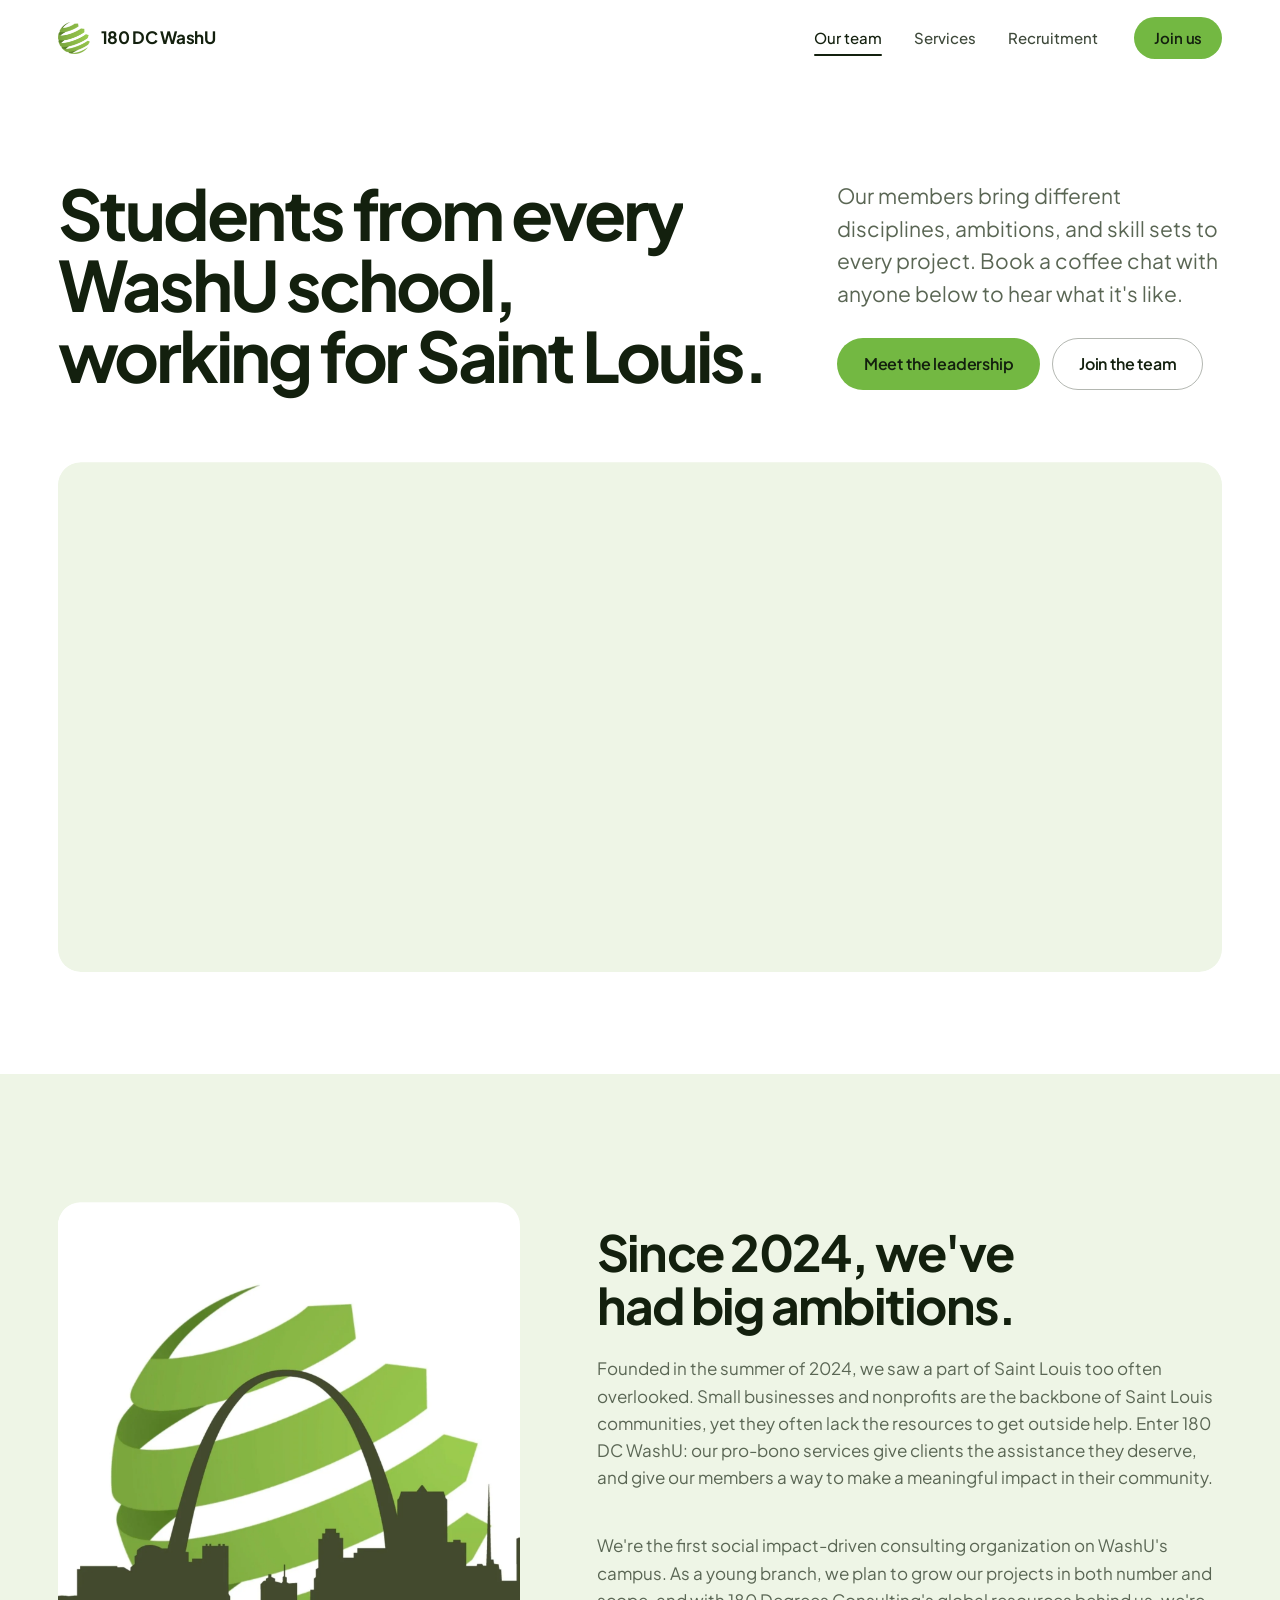
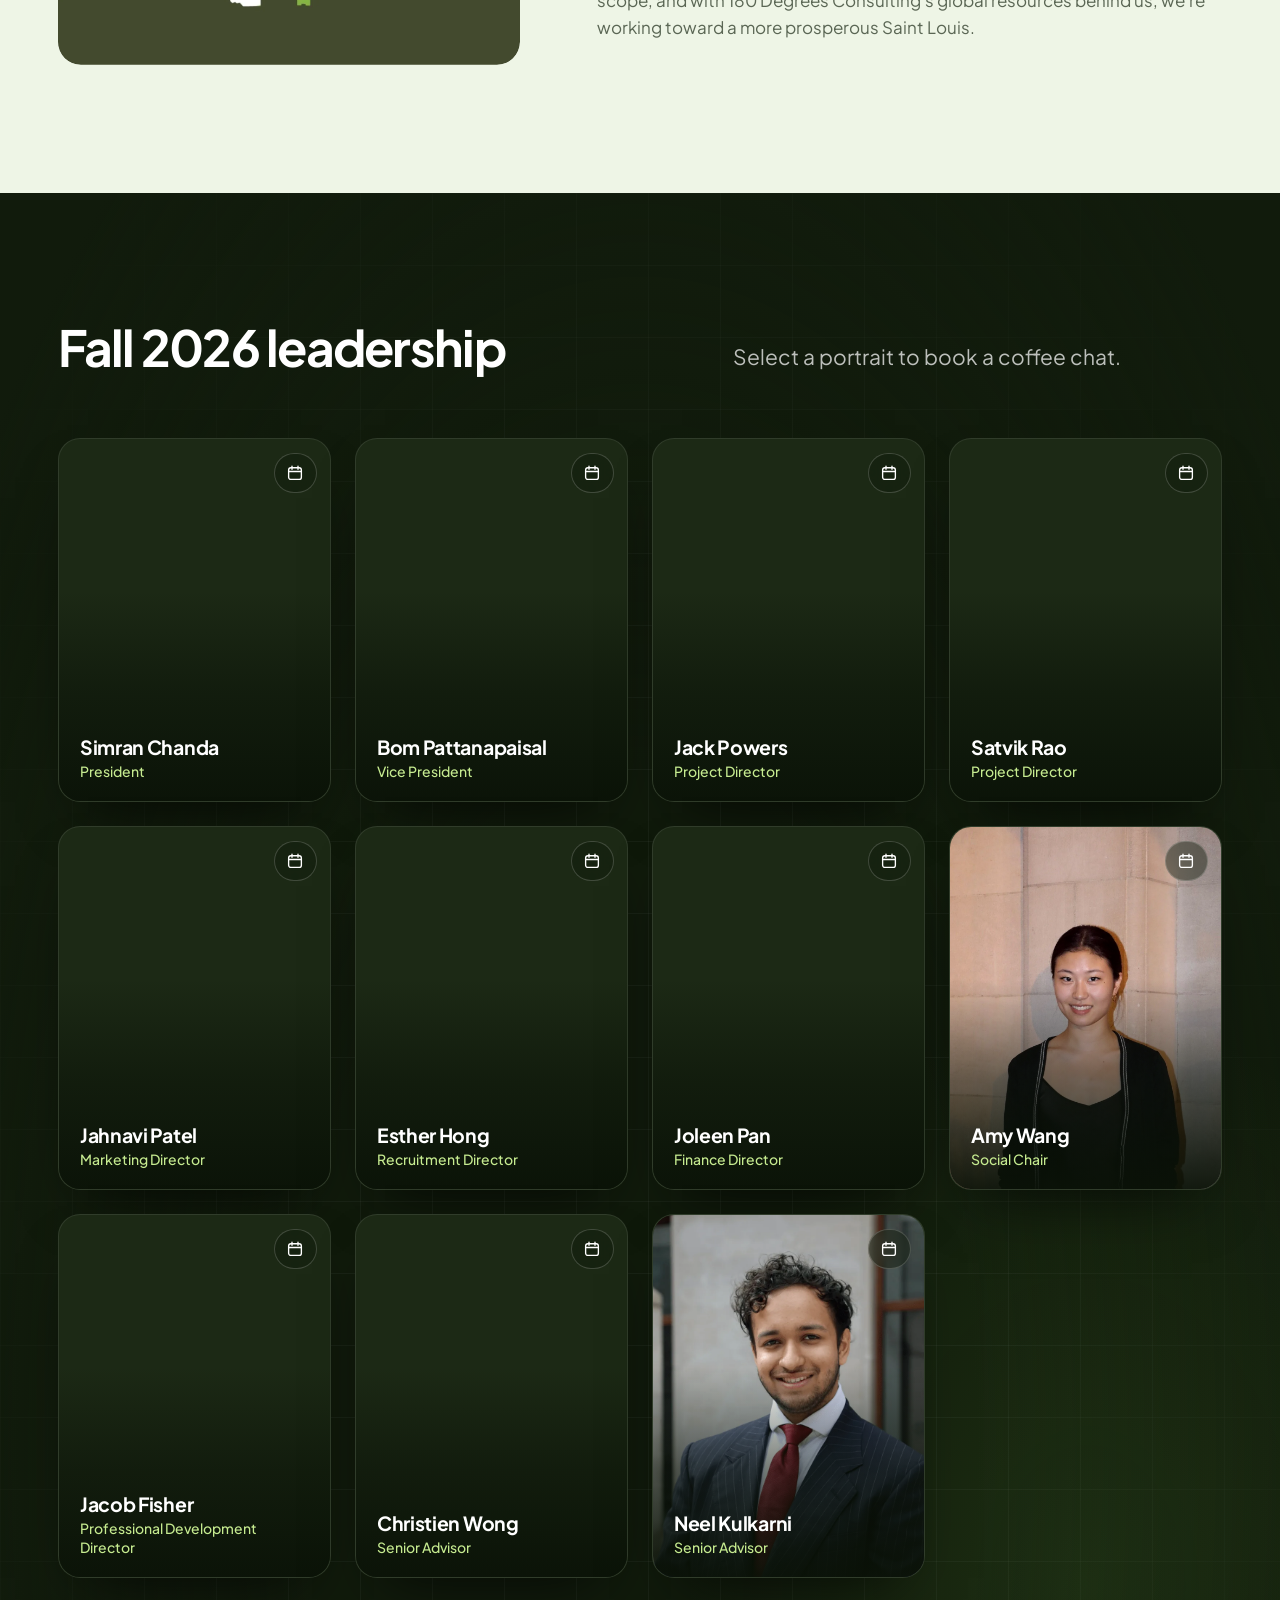
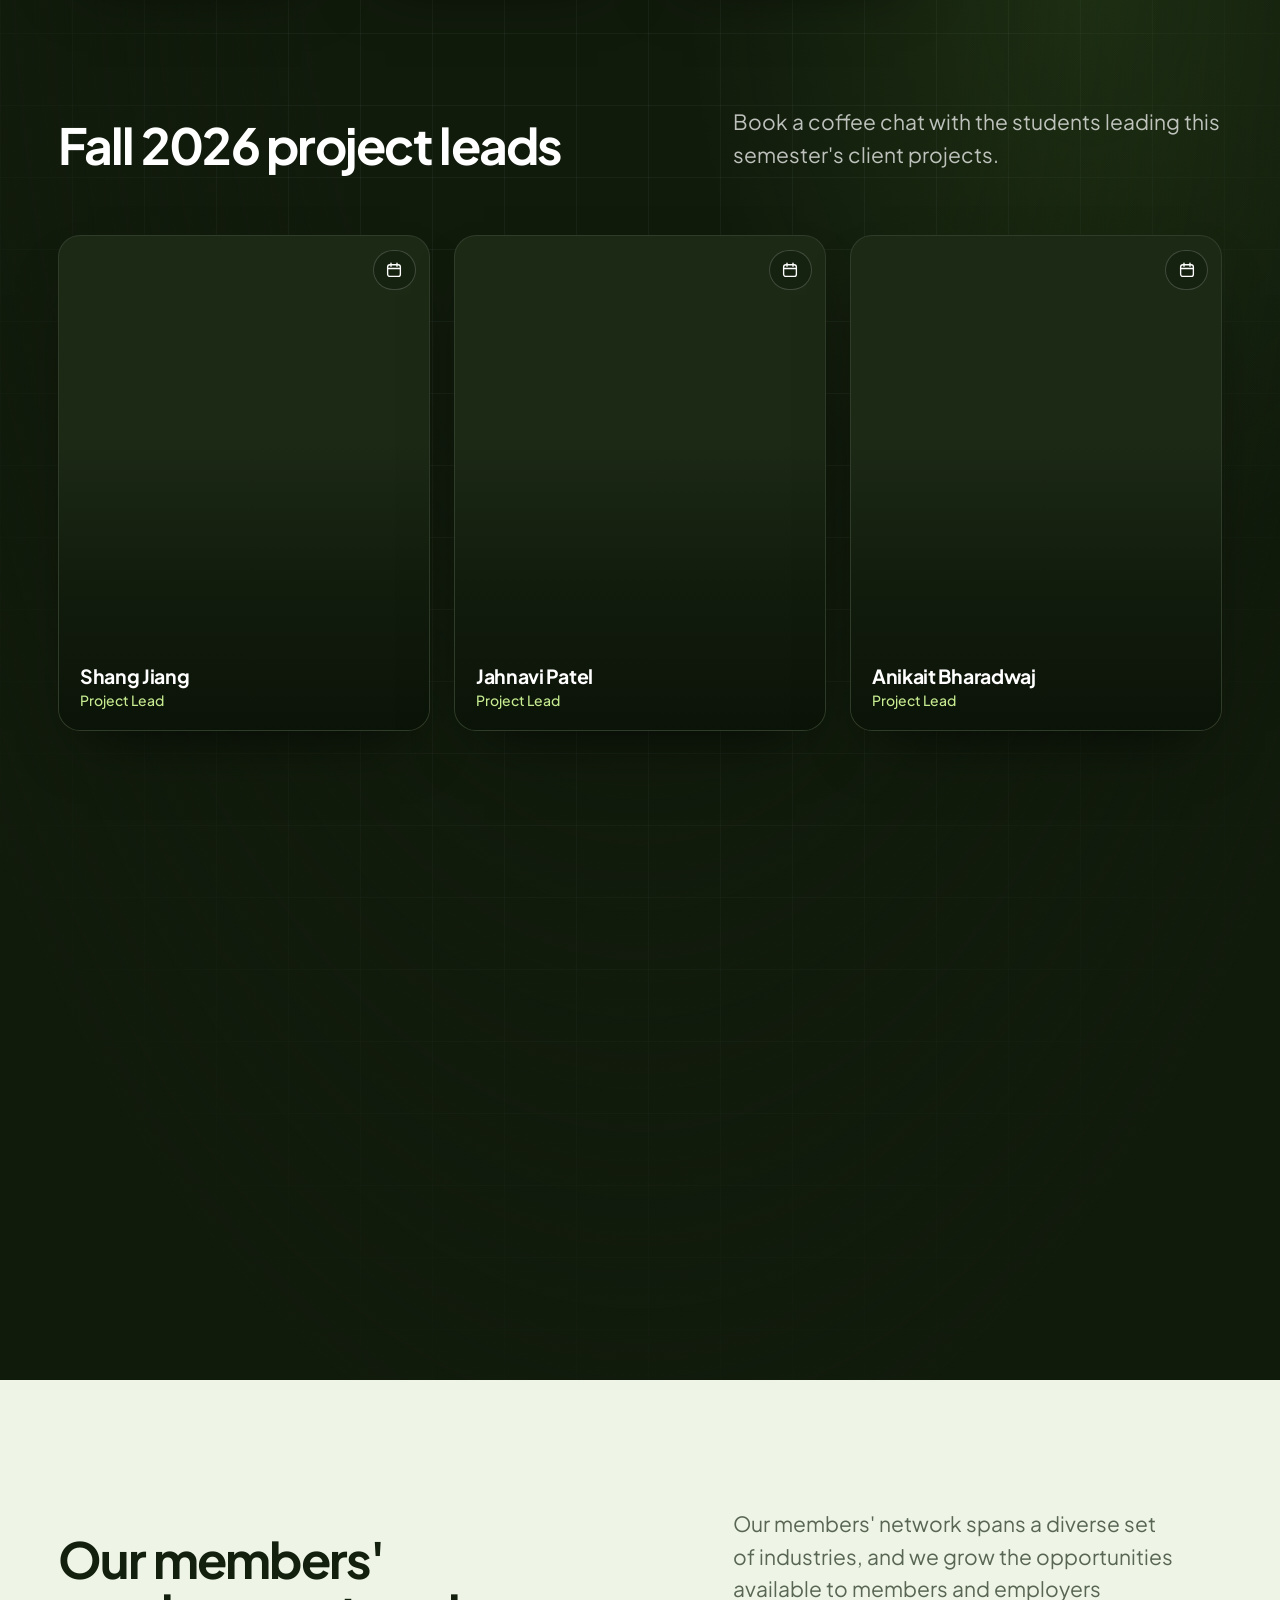
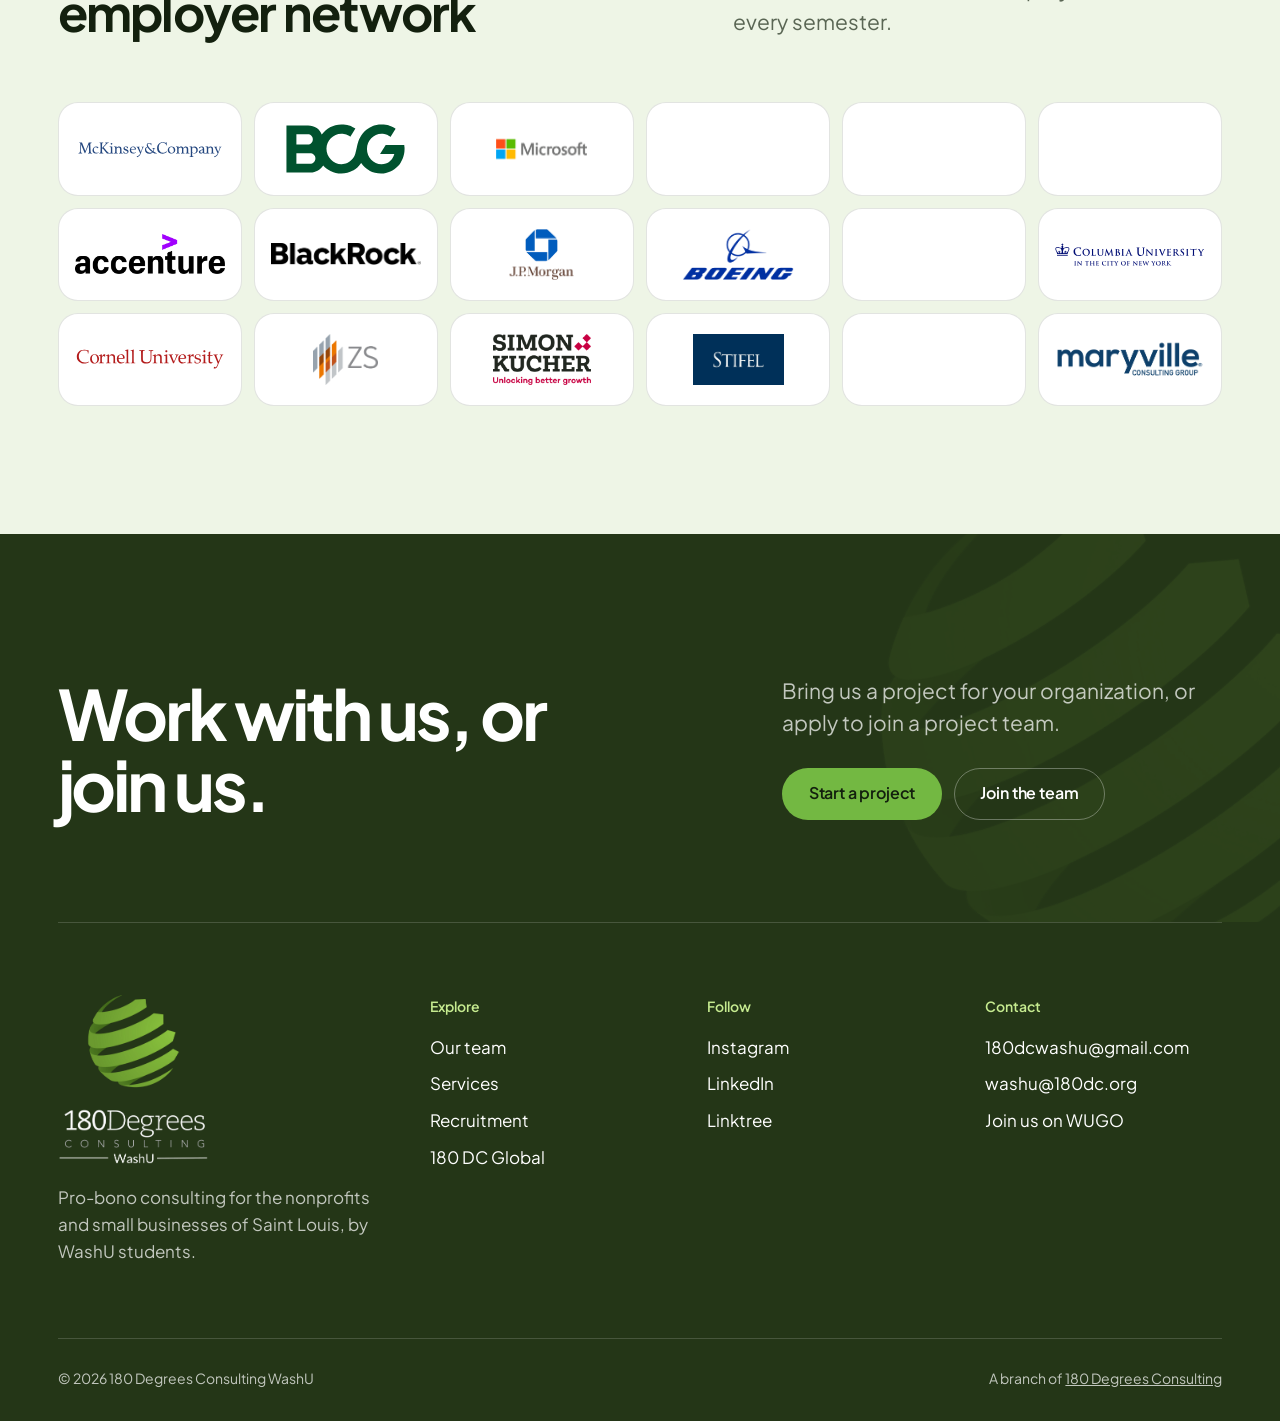
==== commit 83d31d2d: "Update the Partnerships contact and correct a name spelling - Partnerships: Bom Pattanapaisal, Vice " ====
--- a/our-team/index.html
+++ b/our-team/index.html
@@ -98,12 +98,12 @@
             </a>
           </li>
           <li class="person" data-reveal style="--i:1">
-            <a class="person__link" href="https://calendly.com/bomardchavit/30min" target="_blank" rel="noopener" aria-label="Book a coffee chat with Bom Pattanpaisal (opens in a new tab)">
+            <a class="person__link" href="https://calendly.com/bomardchavit/30min" target="_blank" rel="noopener" aria-label="Book a coffee chat with Bom Pattanapaisal (opens in a new tab)">
               <span class="person__photo"><img src="../assets/images/team-bom-pattanpaisal.webp" alt="" width="1000" height="1000" loading="lazy" decoding="async"></span>
               <span class="person__shade" aria-hidden="true"></span>
               <span class="person__cta" aria-hidden="true"><svg viewBox="0 0 24 24" aria-hidden="true" focusable="false"><rect x="3.5" y="5" width="17" height="15.5" rx="3"/><path d="M3.5 10h17M8 3v4M16 3v4"/></svg><span>Book a coffee chat</span></span>
               <span class="person__caption">
-                <span class="person__name">Bom Pattanpaisal</span>
+                <span class="person__name">Bom Pattanapaisal</span>
                 <span class="person__role">Vice President</span>
               </span>
             </a>
